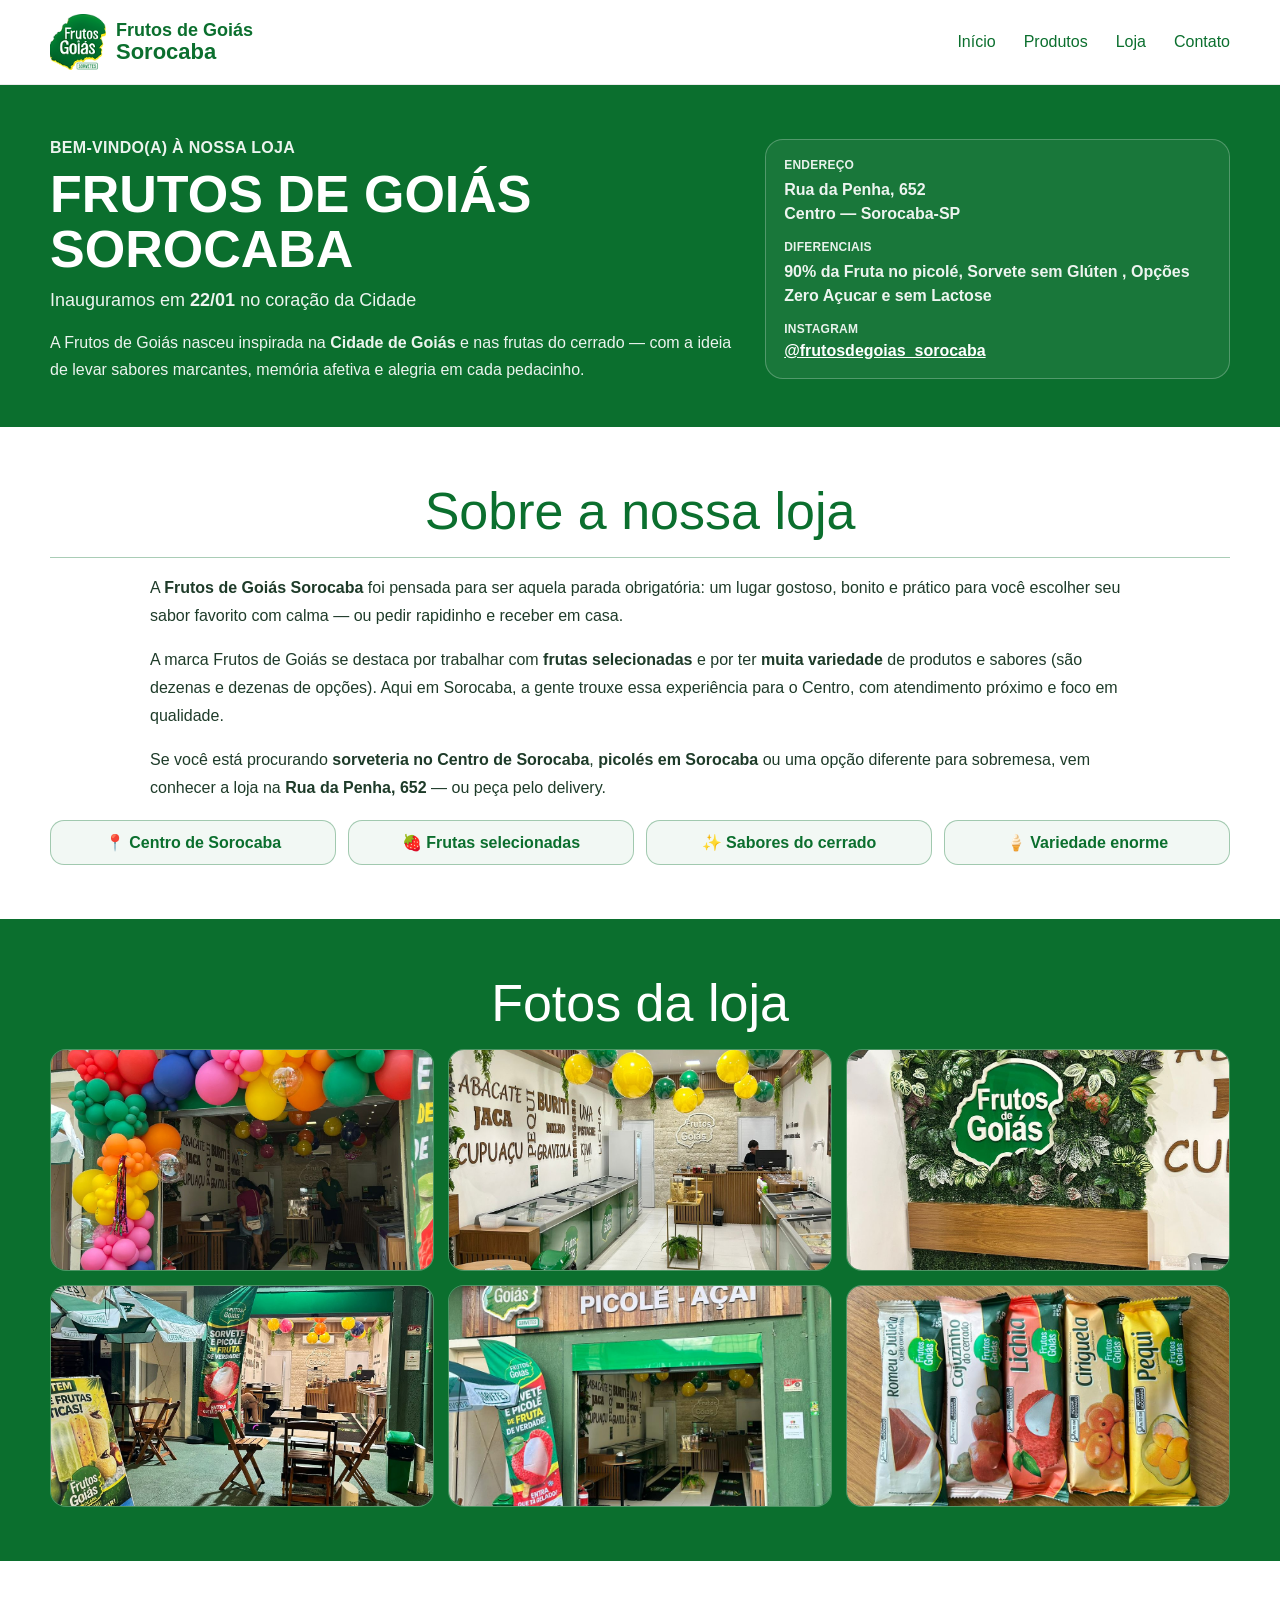
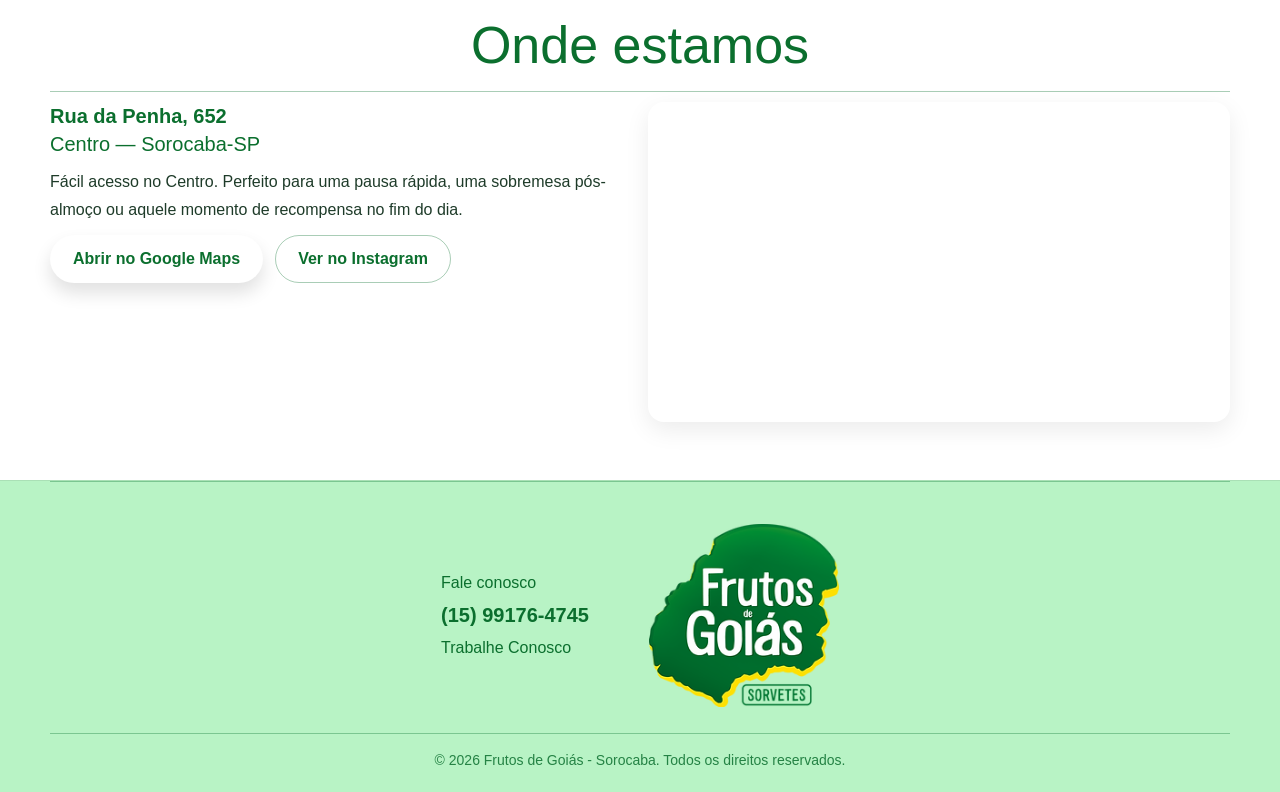
==== loja.html @ 8603a44f "ajustes favicon" ====
<!doctype html>
<html lang="pt-br">

<head>
  <meta charset="utf-8" />
  <meta name="viewport" content="width=device-width, initial-scale=1" />

  <title>Nossa Loja | Frutos de Goiás Sorocaba - Rua da Penha, 652</title>

  <!-- SEO -->
  <meta name="description"
    content="Conheça a Frutos de Goiás Sorocaba. Inauguramos em 22/01 na Rua da Penha, 652 - Centro - Sorocaba-SP. Sorvetes e picolés com frutas selecionadas, opções zero açúcar e muito mais." />
  <meta name="robots" content="index, follow" />
  <link rel="canonical" href="loja.html" />

  <!-- Open Graph -->
  <meta property="og:title" content="Nossa Loja | Frutos de Goiás Sorocaba" />
  <meta property="og:description"
    content="Inaugurada em 22/01 na Rua da Penha, 652. Conheça a loja, veja fotos e descubra nossos diferenciais." />
  <meta property="og:type" content="website" />

  <link rel="stylesheet" href="css/style.css" />
  <link rel="icon" type="image/png" href="img/favicon.png">
</head>

<body>
  <!-- HEADER (mesmo padrão do index) -->
  <header class="site-header">
    <div class="container header-inner">
      <a class="brand" href="index.html#inicio" aria-label="Ir para início">
        <img class="brand-logo" src="img/favicon.png" alt="Frutos de Goiás" />
        <div class="brand-text">
          <span class="brand-name">Frutos de Goiás</span>
          <span class="brand-sub">Sorocaba</span>
        </div>
      </a>

      <nav class="nav" aria-label="Menu principal">
        <a href="index.html#inicio">Início</a>
        <a href="produtos.html">Produtos</a>
        <a href="loja.html" aria-current="page">Loja</a>
        <a href="https://wa.me/5515991764745"> Contato</a>
      </nav>

      <button class="nav-toggle" type="button" aria-label="Abrir menu" aria-expanded="false">
        <span></span><span></span><span></span>
      </button>
    </div>

    <div class="nav-mobile" hidden>
      <a href="index.html#inicio">Início</a>
      <a href="produtos.html">Produtos</a>
      <a href="loja.html">Loja</a>
      <a href="https://wa.me/5515991764745"> Contato</a>
    </div>

    <!-- menu mobile -->
    <div class="nav-mobile" hidden>
      <a href="index.html#inicio">Início</a>
      <a href="produtos.html">Produtos</a>
      <a href="loja.html">Loja</a>
      <a href="index.html#contato">Contato</a>
    </div>
  </header>

  <main id="loja-page">
    <!-- HERO LEVE -->
    <section class="section section-green store-hero">
      <div class="container store-hero__grid">
        <div class="store-hero__text">
          <p class="store-eyebrow">Bem-vindo(a) à nossa loja</p>
          <h1 class="store-title">Frutos de Goiás Sorocaba</h1>

          <p class="store-subtitle">
            Inauguramos em <strong>22/01</strong> no coração da Cidade
          </p>

          <p class="store-mini">
            A Frutos de Goiás nasceu inspirada na <strong>Cidade de Goiás</strong> e nas frutas do cerrado — com a ideia
            de levar sabores marcantes, memória afetiva e alegria em cada pedacinho.
          </p>
        </div>

        <div class="store-hero__card" aria-label="Informações rápidas">
          <div class="store-info">
            <div class="store-info__item">
              <span class="store-info__label">Endereço</span>
              <span class="store-info__value">Rua da Penha, 652<br>Centro — Sorocaba-SP</span>
            </div>

            <div class="store-info__item">
              <span class="store-info__label">Diferenciais</span>
              <span class="store-info__value">90% da <strong>Fruta</strong> no picolé, Sorvete sem <strong>Glúten
                </strong>, Opções<strong> Zero Açucar </strong>e sem <strong>Lactose</strong> </span>
            </div>

            <div class="store-info__item">
              <span class="store-info__label">Instagram</span>
              <a class="store-info__link" href="https://www.instagram.com/frutosdegoias_sorocaba/" target="_blank"
                rel="noopener">@frutosdegoias_sorocaba</a>
            </div>
          </div>
        </div>
      </div>
    </section>

    <!-- TEXTO PRINCIPAL -->
    <section class="section section-light">
      <div class="container">
        <h2 class="section-title green store-h2">Sobre a nossa loja</h2>
        <div class="divider"></div>

        <div class="store-text">
          <p>
            A <strong>Frutos de Goiás Sorocaba</strong> foi pensada para ser aquela parada obrigatória: um lugar
            gostoso,
            bonito e prático para você escolher seu sabor favorito com calma — ou pedir rapidinho e receber em casa.
          </p>

          <p>
            A marca Frutos de Goiás se destaca por trabalhar com <strong>frutas selecionadas</strong> e por ter
            <strong>muita variedade</strong> de produtos e sabores (são dezenas e dezenas de opções).
            Aqui em Sorocaba, a gente trouxe essa experiência para o Centro, com atendimento próximo e foco em
            qualidade.
          </p>

          <p>
            Se você está procurando <strong>sorveteria no Centro de Sorocaba</strong>, <strong>picolés em
              Sorocaba</strong>
            ou uma opção diferente para sobremesa, vem conhecer a loja na <strong>Rua da Penha, 652</strong> — ou peça
            pelo delivery.
          </p>
        </div>

        <div class="store-badges" role="list">
          <div class="store-badge" role="listitem">📍 Centro de Sorocaba</div>
          <div class="store-badge" role="listitem">🍓 Frutas selecionadas</div>
          <div class="store-badge" role="listitem">✨ Sabores do cerrado</div>
          <div class="store-badge" role="listitem">🍦 Variedade enorme</div>
        </div>
      </div>
    </section>

    <!-- GALERIA DE FOTOS -->
    <section class="section section-green">
      <div class="container">
        <h2 class="section-title store-h2">Fotos da loja</h2>

        

        <div class="store-gallery" aria-label="Galeria de fotos da loja">
          <figure class="store-photo">
            <img src="img/exterior.jpeg" alt="Frutos de Goiás Sorocaba - área interna" loading="lazy" />
          </figure>

          <figure class="store-photo">
            <img src="img/interior.jpeg" alt="Frutos de Goiás Sorocaba - vitrine e balcão" loading="lazy" />
          </figure>

          <figure class="store-photo">
            <img src="img/instagramavel.jpeg" alt="Frutos de Goiás Sorocaba - fachada" loading="lazy" />
          </figure>

          <figure class="store-photo">
            <img src="img/Noite.jpeg" alt="Frutos de Goiás Sorocaba - ambiente" loading="lazy" />
          </figure>

          <figure class="store-photo">
            <img src="img/dia.jpeg" alt="Frutos de Goiás Sorocaba - detalhes do espaço" loading="lazy" />
          </figure>

          <figure class="store-photo">
            <img src="img/sorvete1.jpeg" alt="Frutos de Goiás Sorocaba - atendimento" loading="lazy" />
          </figure>
        </div>
      </div>
    </section>

    <!-- ENDEREÇO / VISITA -->
    <section class="section section-light">
      <div class="container">
        <h2 class="section-title green store-h2">Onde estamos</h2>
        <div class="divider"></div>

        <div class="store-location">
          <div class="store-location__text">
            <p class="store-location__addr">
              <strong>Rua da Penha, 652</strong><br />
              Centro — Sorocaba-SP
            </p>
            <p class="store-location__seo">
              Fácil acesso no Centro. Perfeito para uma pausa rápida, uma sobremesa pós-almoço ou aquele momento de
              recompensa no fim do dia.
            </p>

            <div class="store-cta">
              <a class="btn btn-light"
                href="https://www.google.com/maps?q=Rua%20da%20Penha,%20652%20-%20Centro%20-%20Sorocaba-SP"
                target="_blank" rel="noopener">
                Abrir no Google Maps
              </a>
              <a class="btn btn-outline" href="https://www.instagram.com/frutosdegoias_sorocaba/" target="_blank"
                rel="noopener">
                Ver no Instagram
              </a>
            </div>
          </div>

          <div class="store-location__map">
            <iframe title="Mapa - Frutos de Goiás Sorocaba" loading="lazy" referrerpolicy="no-referrer-when-downgrade"
              src="https://www.google.com/maps?q=Rua%20da%20Penha,%20652%20-%20Centro%20-%20Sorocaba-SP&output=embed">
            </iframe>
          </div>
        </div>
      </div>
    </section>

    <!-- FOOTER (igual ao index) -->
    <footer class="footer-ref">
      <div class="container footer-ref__box">
        <div class="footer-ref__content">
          <p class="footer-ref__label">Fale conosco</p>
          <a class="footer-ref__phone" href="https://wa.me/5515991764745">(15) 99176-4745</a>

          <a class="footer-ref__link"
            href="https://wa.me/5515991764745?text=Ol%C3%A1%20gostaria%20de%20trabalhar%20na%20Frutos%20de%20Goias"
            target="_blank" rel="noopener">
            Trabalhe Conosco
          </a>
        </div>

        <div class="footer-ref__brand">
          <img class="footer-ref__logo" src="img/LOGO FRUTOS DE GOIAS(1).png" alt="Frutos de Goiás - Sorocaba" />
        </div>
      </div>

      <div class="footer-ref__bottom">
        © 2026 Frutos de Goiás - Sorocaba. Todos os direitos reservados.
      </div>
    </footer>
  </main>

  <script src="javascript/script.js"></script>

</body>

</html>
---- css/style.css ----
/* ====== RESET ====== */
*{ box-sizing:border-box; }
html,body{ height:100%; }
body{
  margin:0;
  font-family: Arial, Helvetica, sans-serif;
  background:#fff;
  color:#0b2a17;
}
img{ max-width:100%; display:block; }
a{ color:inherit; text-decoration:none; }
button{ font-family:inherit; }

/* ====== VARS ====== */
:root{
  --green:#0b6f2e;
  --green-dark:#075723;
  --line: rgba(11, 111, 46, .35);
  --container: 1180px;
}

/* ====== CONTAINER ====== */
.container{
  width:min(var(--container), calc(100% - 40px));
  margin:0 auto;
}

/* ====== HEADER ====== */
.site-header{
  position:sticky;
  top:0;
  z-index:50;
  background:#fff;
  border-bottom:1px solid rgba(0,0,0,.08);
}
.header-inner{
  display:flex;
  align-items:center;
  justify-content:space-between;
  gap:18px;
  padding:14px 0;
}
.brand{
  display:flex;
  align-items:center;
  gap:10px;
  min-width:240px;
}
.brand-logo{ width:56px; height:56px; object-fit:contain; }
.brand-text{ line-height:1.05; }
.brand-name{ display:block; font-weight:700; color:var(--green); font-size:18px; }
.brand-sub{ display:block; font-weight:800; color:var(--green); font-size:22px; }

.nav{
  display:flex;
  align-items:center;
  gap:28px;
  color:var(--green);
  font-size:16px;
}
.nav a:hover{ text-decoration:underline; }
.nav-cta{
  padding:10px 14px;
  border-radius:999px;
  border:1px solid rgba(11,111,46,.35);
}

.nav-toggle{
  display:none;
  width:44px; height:44px;
  border:1px solid rgba(0,0,0,.15);
  background:#fff;
  border-radius:10px;
  cursor:pointer;
}
.nav-toggle span{
  display:block;
  height:2px;
  background:#1f1f1f;
  margin:6px 10px;
}

.nav-mobile{
  border-top:1px solid rgba(0,0,0,.08);
  padding:10px 20px 16px;
  display:grid;
  gap:10px;
  color:var(--green);
}
.nav-mobile a{ padding:10px 0; border-bottom:1px solid rgba(0,0,0,.06); }
.nav-mobile a:last-child{ border-bottom:0; }

/* ====== HERO ====== */
.hero{ position:relative; }

.hero-slider{
  position: relative;
  overflow: hidden;
  height: 520px;

  /* capa (fundo) */
  background-image: url("../img/capaq_edited.png");
  background-size: cover;
  background-position: center;
  background-repeat: no-repeat;
}

.hero-slider .slides{
  height:100%;
  position:relative;
}

.slide{
  position:absolute;
  inset:0;
  opacity:0;
  pointer-events:none;
  transition: opacity .55s ease;
  background-image: var(--bg);
  background-size: cover;
  background-position:center;
}

.slide::before{
  content:"";
  position:absolute;
  inset:0;
  background: rgba(0,0,0,.35);
}

.slide.is-active{
  opacity:1;
  pointer-events:auto;
}

.slide-grid{
  position:relative;
  z-index:2;
  height:100%;
  display:grid;

  /* mais espaço pra direita (imagens) */
  grid-template-columns: 0.85fr 1.15fr;

  align-items:center;
  gap:24px;
}

.slide-title{
  margin:0 0 10px;
  color:#fff;
  font-size:54px;
  letter-spacing:.5px;
  line-height:.92;
  text-transform:uppercase;
}
.slide-title strong{ font-weight:900; }

.slide-subtitle{
  margin:0;
  color:rgba(255,255,255,.9);
  font-size:18px;
}

/* área das imagens no hero */
.slide-media{
  display:flex;
  justify-content:flex-end;
  align-items:center;
}

/* STACK (3 embalagens uma em cima da outra) */
.pack-stack{
  display:flex;
  flex-direction:column;
  gap:18px;
  align-items:flex-end;
}
.pack-stack img{
  width:min(520px, 100%);
  max-height:140px;
  object-fit:contain;
  filter: drop-shadow(0 18px 22px rgba(0,0,0,.35));
}

/* DUO (pote + picolé) */
.pack-duo{
  display:flex;
  align-items:center;
  justify-content:flex-end;
  gap:18px;
}
.pack-duo img{
  width:min(320px, 100%);
  max-height:260px;
  object-fit:contain;
  filter: drop-shadow(0 18px 22px rgba(0,0,0,.35));
}

/* TRIO (layout “triângulo”) */
.pack-trio{
  position:relative;
  width:min(560px, 100%);
  height:320px;
}
.pack-trio img{
  position:absolute;
  width:min(320px, 60%);
  max-height:360px;
  object-fit:contain;
  filter: drop-shadow(0 18px 22px rgba(0,0,0,.35));
}
.pack-trio__a{ left:0; top:0; transform: rotate(-10deg); }
.pack-trio__b{ right:0; top:0; transform: rotate(10deg); }
.pack-trio__c{ left:50%; bottom:0; transform: translateX(-50%) rotate(-2deg); }

/* ====== AUMENTAR SÓ OS PICOLÉS (classe no HTML) ====== */
/* funciona em qualquer lugar do hero */
.hero-picole{
  width: 740px !important;      /* aumente aqui se quiser (ex: 820px) */
  max-width: none !important;
  max-height: 190px !important; /* aumenta a altura permitida */
  object-fit: contain;
}

/* se os picolés estiverem no pack-stack, dá um “extra” */
.pack-stack img.hero-picole{
  width: 740px !important;
  max-height: 190px !important;
}

/* arrows/dots */
.slider-arrow{
  position:absolute;
  top:50%;
  transform:translateY(-50%);
  width:46px; height:46px;
  border-radius:50%;
  border:1px solid rgba(255,255,255,.35);
  background: rgba(0,0,0,.25);
  color:#fff;
  font-size:28px;
  cursor:pointer;
  z-index:5;
}
.slider-arrow.prev1{ left: 60px; }
.slider-arrow.next1{ right: 60px; }

.slider-arrow.prev{ left: -100px; }
.slider-arrow.next{ right: -100px; }
.slider-arrow:hover{ background: rgba(0,0,0,.35); }

.slider-dots{
  position:absolute;
  left:50%;
  bottom:16px;
  transform:translateX(-50%);
  display:flex;
  gap:8px;
  z-index:6;
}
.slider-dots button{
  width:9px; height:9px;
  border-radius:999px;
  border:0;
  background: rgba(255,255,255,.55);
  cursor:pointer;
}
.slider-dots button.is-active{
  background:#fff;
  width:18px;
}

/* ====== STRIP ====== */
.strip{
  padding:14px 0;
  text-align:center;
  font-weight:700;
  letter-spacing:.2px;
}
.strip-green{ background:var(--green); color:#ffeaa6; }
.strip p{ margin:0; font-size:22px; }

/* ====== SECTION ====== */
.section{ padding:54px 0; }
.section-green{ background:var(--green); color:#fff; }
.section-light{ background:#fff; color:var(--green); }

.section-title{
  text-align:center;
  margin:0 0 26px;
  font-size:64px;
  font-weight:300;
  color:#fff;
}
.section-title.green{ color:var(--green); }

.divider{
  height:1px;
  background:var(--line);
  width:100%;
  margin:10px 0;
}
.section-kicker{
  text-align:center;
  margin:0;
  font-weight:700;
  color:var(--green);
}
.text-block{
  width:min(900px, 100%);
  margin:24px auto 0;
  font-size:18px;
  line-height:1.6;
  color:var(--green);
}

/* ====== PRODUCT SLIDER ====== */
.product-slider{
  position:relative;
  margin-top:10px;
}
.product-slider .slides{
  position:relative;
  min-height:380px;
}
.product-slide{
  position:absolute;
  inset:0;
  opacity:0;
  pointer-events:none;
  transform: translateY(10px);
  transition: opacity .45s ease, transform .55s ease;
}
.product-slide.is-active{
  opacity:1;
  pointer-events:auto;
  transform: translateY(0);
}

.product-grid{
  display:grid;
  grid-template-columns: 1fr 1fr;
  gap:24px;
  align-items:center;
}

.product-title{
  margin:0 0 12px;
  font-size:64px;
  line-height:.92;
  font-weight:900;
}

.product-text{
  margin:0 0 14px;
  font-size:18px;
  line-height:1.6;
  max-width:520px;
  color: rgba(255,255,255,.92);
}

.link-light{
  display:inline-block;
  font-weight:800;
  text-decoration:underline;
  color:#fff;
}

.product-circle{
  width:340px;
  height:340px;
  border-radius:50%;
  background:#fff;
  margin-left:auto;
  display:grid;
  place-items:center;
  overflow:hidden;
}
.product-circle img{
  width:86%;
  max-height:86%;
  object-fit:contain;
}

/* ajustar setas/dots dentro do verde */
.section-green .slider-arrow{
  border-color: rgba(255,255,255,.35);
  background: rgba(0,0,0,.12);
}
.section-green .slider-arrow:hover{ background: rgba(0,0,0,.2); }

.product-slider .slider-dots{
  position:relative;
  left:auto;
  bottom:auto;
  transform:none;
  justify-content:center;
  margin-top:18px;
}

/* ====== PARALLAX ====== */
.parallax{
  height:20px;
  background-image: var(--parallax);
  background-size:cover;
  background-position:center;
  background-attachment: fixed;
  position:relative;
}
.parallax::after{
  content:"";
  position:absolute;
  inset:0;
  background: rgba(12, 126, 17, 0.12);
}

/* ====== FEATURE CARDS ====== */
.feature-grid{
  margin-top:30px;
  display:grid;
  grid-template-columns: 1fr 1fr;
  gap:0;
  border:1px solid rgba(11,111,46,.35);
}
.feature-card{
  padding:30px 28px;
  background:var(--green);
  color:#fff;
  min-height:300px;
  border-right:1px solid rgba(255,255,255,.2);
}
.feature-card:last-child{ border-right:0; }
.feature-icon{
  width:56px; height:56px;
  border-radius:50%;
  display:grid;
  place-items:center;
  margin:0 auto 14px;
}
.feature-card h3{ text-align:center; margin:0; font-size:20px; font-weight:800; }
.feature-card h4{
  text-align:center;
  margin:10px 0 18px;
  font-size:14px;
  letter-spacing:.6px;
  text-transform:uppercase;
  font-weight:900;
}
.feature-card p{ margin:0; line-height:1.6; font-size:14px; opacity:.95; }

/* ====== ABRA SUA LOJA ====== */
.open-store-grid{
  display:grid;
  grid-template-columns: 1fr 1fr;
  gap:26px;
  align-items:center;
}
.open-store-title{
  margin:0 0 12px;
  font-size:48px;
  font-weight:900;
}
.open-store-text p{
  margin:0 0 18px;
  line-height:1.7;
  color: rgba(255,255,255,.92);
}
.open-store-img img{
  width:100%;
  max-width:520px;
  margin-left:auto;
  border-radius:6px;
}

/* ====== BUTTON ====== */
.btn{
  display:inline-flex;
  align-items:center;
  justify-content:center;
  height:44px;
  padding:0 22px;
  border-radius:999px;
  border:1px solid transparent;
  font-weight:800;
  cursor:pointer;
}
.btn-light{
  background:#fff;
  color:var(--green);
  border-color: rgba(255,255,255,.35);
  box-shadow: 0 10px 18px rgba(0,0,0,.12);
}

/* ====== FOOTER ====== */
.footer{
  padding:30px 0;
  background:#fff;
  border-top:1px solid rgba(0,0,0,.08);
  color:var(--green);
}
.footer-grid{
  display:grid;
  grid-template-columns: 1fr 1fr 1fr;
  gap:24px;
  align-items:center;
}
.footer-col{ display:grid; gap:14px; font-size:16px; }
.footer-title{ margin:0; font-weight:900; }
.footer-phone{ font-weight:900; font-size:18px; }
.footer-brand{ justify-items:end; gap:10px; }
.footer-brand img{ width:160px; height:auto; }
.social{ display:flex; gap:10px; }
.social-btn{
  width:36px; height:36px;
  border-radius:10px;
  display:grid;
  place-items:center;
  background: rgba(11,111,46,.12);
  border:1px solid rgba(11,111,46,.25);
  font-weight:900;
}

/* ====== RESPONSIVO ====== */
@media (max-width: 980px){
  .nav{ display:none; }
  .nav-toggle{ display:inline-block; }

  .hero-slider{ height:520px; }
  .slide-grid{
    grid-template-columns: 1fr;
    text-align:center;
    padding:18px 0;
  }
  .slide-media{ justify-content:center; }
  .slide-title{ font-size:44px; }

  .pack-stack{ align-items:center; }
  .pack-stack img{ max-height:120px; }

  .pack-duo{ justify-content:center; flex-wrap:wrap; }
  .pack-duo img{ max-height:220px; }

  .pack-trio{ height:340px; margin:0 auto; }

  /* picolés maiores no mobile */
  .hero-picole{
    width: 320px !important;
    max-height: 70px !important;
  }

  .product-grid{ grid-template-columns: 1fr; text-align:center; }
  .product-title{ font-size:52px; }
  .product-text{ margin:0 auto 14px; }
  .product-circle{ margin:18px auto 0; }

  .feature-grid{ grid-template-columns: 1fr; }
  .feature-card{ border-right:0; border-bottom:1px solid rgba(255,255,255,.2); }
  .feature-card:last-child{ border-bottom:0; }

  .open-store-grid{ grid-template-columns: 1fr; }
  .open-store-img img{ margin:0 auto; }

  .footer-grid{ grid-template-columns: 1fr; }
  .footer-brand{ justify-items:start; }
}

@media (max-width: 520px){
  .section-title{ font-size:44px; }
  .strip p{ font-size:18px; }
  .slide-title{ font-size:36px; }
  .hero-slider{ height:560px; }

  .hero-picole{
    width: 430px !important;
    max-height: 150px !important;
  }
}

/* ===== ESCONDER MENU MOBILE TOTALMENTE (se você quiser) ===== */
.nav-mobile{
display:none;
}

.nav-mobile.open{
display:grid;
}
/* FORÇA total: só o picolé ninho */
.pack-duo img.ninho{
  width: 320px !important;
  max-width: none !important;
  height: auto !important;

  transform: rotate(-70deg) !important;
  transform-origin: center center !important;

  position: relative;  /* necessário pro left/top funcionar */
  left: -60px;         /* aproxima do pote */
  top: 10px;           /* ajusta altura */
}

/* garante que o container permite sobreposição sem “cortar” */
.pack-duo{
  position: relative;
  gap: 0;              /* opcional: remove espaço entre as imagens */
}


/* ===== FOOTER estilo referência (sem menu) ===== */
.footer-ref{
  background:#b8f3c5;
  color: var(--green);
  border-top: 1px solid rgba(0,0,0,.08);
}

.footer-ref__box{
  padding: 42px 0 26px;
  display:flex;
  justify-content: center;     /* centraliza o bloco todo */
  align-items: center;
  gap: 60px;                   /* espaço entre texto e logo */
  border-top: 1px solid rgba(11,111,46,.35);
  border-bottom: 1px solid rgba(11,111,46,.35);
}



.footer-ref__content{
  display:flex;
  flex-direction:column;
  gap:12px;
  align-items:flex-start;   /* alinha texto à esquerda */
  text-align:left;
}

.footer-ref__label{
  margin:0;
  font-weight:7100;
}

.footer-ref__phone{
  font-size: 20px;
  font-weight: 900;
  color: var(--green);
  text-decoration:none;
}

.footer-ref__link{
  color: var(--green);
  text-decoration:none;
  font-weight: 500;
}

.footer-ref__link:hover{
  text-decoration: underline;
}

.footer-ref__brand{
  display:flex;
  flex-direction:column;
  align-items:center;
  gap: 12px;
}

.footer-ref__logo{
  width: 190px;
  height:auto;
  display:block;
}

.footer-ref__social{
  display:flex;
  gap: 10px;
}

.footer-ref__socialBtn{
  width: 40px;
  height: 40px;
  border-radius: 10px;
  display:grid;
  place-items:center;
  background: rgba(11,111,46,.08);
  border: 1px solid rgba(11,111,46,.25);
  color: var(--green);
  font-weight: 900;
  text-decoration:none;
}

.footer-ref__bottom{
  text-align:center;
  padding: 18px 0 24px;
  font-size: 14px;
  color: rgba(11, 111, 46, .85);
}

/* Responsivo */
@media (max-width: 860px){
  .footer-ref__box{
    flex-direction: column;
    text-align:center;
  }
}

/* ====== PRODUTOS PAGE (leve e rápido) ====== */
.products-hero{
  padding: 54px 0 44px;
}
.products-eyebrow{
  margin:0 0 10px;
  font-weight:900;
  letter-spacing:.3px;
  color: rgba(255,255,255,.92);
  text-transform: uppercase;
}
.products-title{
  margin:0 0 10px;
  font-size: 52px;
  line-height: 1.05;
  font-weight: 900;
  text-transform: uppercase;
}
.products-subtitle{
  margin:0 0 18px;
  font-size: 18px;
  line-height: 1.6;
  color: rgba(255,255,255,.92);
  max-width: 720px;
}
.products-address{
  margin: 18px 0 0;
  font-weight: 800;
  color: rgba(255,255,255,.92);
}

.products-cta{
  display:flex;
  flex-wrap: wrap;
  gap: 12px;
  margin-top: 12px;
}

.btn-outline{
  display:inline-flex;
  align-items:center;
  justify-content:center;
  height:44px;
  padding:0 22px;
  border-radius:999px;
  border:1px solid rgba(255,255,255,.35);
  background: transparent;
  color:#fff;
  font-weight:800;
}
.section-light .btn-outline{
  border-color: rgba(11,111,46,.35);
  color: var(--green);
}
.btn-outline:hover{
  filter: brightness(1.05);
}

.products-h2{
  font-size: 52px;
  font-weight: 300;
  margin-bottom: 16px;
}

.products-badges{
  display:grid;
  grid-template-columns: 1fr 1fr;
  gap: 12px;
  margin-top: 18px;
}
.products-badge{
  border: 1px solid rgba(11,111,46,.35);
  border-radius: 14px;
  padding: 14px 14px;
  background: rgba(11,111,46,.05);
  color: var(--green);
  font-weight: 700;
  line-height: 1.35;
}
.products-seo{
  margin: 18px auto 0;
  max-width: 900px;
  line-height: 1.7;
  font-size: 16px;
  color: rgba(11,42,23,.92);
}

.catalog-card{
  display:grid;
  grid-template-columns: 1.2fr .8fr;
  gap: 18px;
  border: 1px solid rgba(255,255,255,.25);
  border-radius: 18px;
  padding: 22px;
  background: rgba(255,255,255,.06);
}
.catalog-card__title{
  margin:0 0 10px;
  font-size: 26px;
  font-weight: 900;
}
.catalog-card__text{
  margin:0 0 14px;
  color: rgba(255,255,255,.92);
  line-height: 1.7;
}
.catalog-card__actions{
  display:flex;
  flex-wrap: wrap;
  gap: 12px;
}

.btn-outline-light{
  display:inline-flex;
  align-items:center;
  justify-content:center;
  height:44px;
  padding:0 22px;
  border-radius:999px;
  border:1px solid rgba(255,255,255,.35);
  background: transparent;
  color:#fff;
  font-weight:800;
}

.catalog-mock{
  height: 160px;
  border-radius: 16px;
  border: 1px dashed rgba(255,255,255,.45);
  display:grid;
  place-items:center;
  text-align:center;
  padding: 16px;
  gap: 6px;
}
.catalog-mock span{
  font-size: 26px;
  font-weight: 900;
}
.catalog-mock small{
  opacity: .9;
}

.products-final{
  max-width: 900px;
  margin: 0 auto;
  text-align:center;
  color: var(--green);
  font-size: 18px;
  line-height: 1.7;
}

/* ===== MOBILE BASE FIX ===== */

body{
  overflow-x:hidden;
}

img{
  max-width:100%;
  height:auto;
}


/* ===== PRODUCTS ===== */

@media (max-width:860px){

.products-title{
  font-size:40px;
}

.products-h2{
  font-size:40px;
}

.products-badges{
  grid-template-columns:1fr;
}

.catalog-card{
  grid-template-columns:1fr;
}

}


/* ===== LOJA PAGE ===== */

.store-hero{
  padding:54px 0 44px;
}

.store-hero__grid{
  display:grid;
  grid-template-columns:1.2fr .8fr;
  gap:18px;
  align-items:start;
}

.store-eyebrow{
  margin:0 0 10px;
  font-weight:900;
  letter-spacing:.3px;
  color:rgba(255,255,255,.92);
  text-transform:uppercase;
}

.store-title{
  margin:0 0 10px;
  font-size:52px;
  line-height:1.05;
  font-weight:900;
  text-transform:uppercase;
}

.store-subtitle{
  margin:0 0 14px;
  font-size:18px;
  line-height:1.6;
  color:rgba(255,255,255,.92);
  max-width:760px;
}

.store-mini{
  margin:14px 0 0;
  color:rgba(255,255,255,.92);
  line-height:1.7;
  max-width:820px;
}

.store-cta{
  display:flex;
  flex-wrap:wrap;
  gap:12px;
  margin-top:12px;
}

.btn-outline-light{
  display:inline-flex;
  align-items:center;
  justify-content:center;
  height:44px;
  padding:0 22px;
  border-radius:999px;
  border:1px solid rgba(255,255,255,.35);
  background:transparent;
  color:#fff;
  font-weight:800;
}

.store-hero__card{
  border:1px solid rgba(255,255,255,.25);
  border-radius:18px;
  background:rgba(255,255,255,.06);
  padding:18px;
}

.store-info{
  display:grid;
  gap:14px;
}

.store-info__label{
  display:block;
  font-weight:900;
  text-transform:uppercase;
  letter-spacing:.25px;
  color:rgba(255,255,255,.9);
  font-size:12px;
}

.store-info__value{
  display:block;
  margin-top:6px;
  color:rgba(255,255,255,.92);
  font-weight:700;
  line-height:1.5;
}

.store-info__link{
  display:inline-block;
  margin-top:6px;
  color:#fff;
  font-weight:900;
  text-decoration:underline;
}

.store-h2{
  font-size:52px;
  font-weight:300;
  margin-bottom:16px;
}

.store-text{
  max-width:980px;
  margin:0 auto;
  line-height:1.75;
  font-size:16px;
  color:rgba(11,42,23,.92);
}

.store-badges{
  margin-top:18px;
  display:grid;
  grid-template-columns:repeat(4,1fr);
  gap:12px;
}

.store-badge{
  border:1px solid rgba(11,111,46,.35);
  border-radius:14px;
  padding:12px;
  background:rgba(11,111,46,.05);
  color:var(--green);
  font-weight:800;
  text-align:center;
}


/* ===== GALERIA ===== */

.store-gallery-note{
  margin:10px 0 16px;
  color:rgba(255,255,255,.92);
  max-width:850px;
  line-height:1.65;
}

.store-gallery{
  display:grid;
  grid-template-columns:repeat(3,1fr);
  gap:14px;
}

.store-photo{
  margin:0;
  border-radius:16px;
  overflow:hidden;
  border:1px solid rgba(255,255,255,.22);
  background:rgba(255,255,255,.06);
}

.store-photo img{
  display:block;
  width:100%;
  height:220px;
  object-fit:cover;
}


/* ===== LOCALIZAÇÃO ===== */

.store-location{
  display:grid;
  grid-template-columns:1fr 1fr;
  gap:16px;
  align-items:start;
}

.store-location__addr{
  font-size:20px;
  line-height:1.4;
  color:var(--green);
  margin:0 0 10px;
}

.store-location__seo{
  margin:0 0 12px;
  line-height:1.7;
  color:rgba(11,42,23,.92);
}

.store-location__map iframe{
  width:100%;
  height:320px;
  border:0;
  border-radius:16px;
  overflow:hidden;
  box-shadow:0 8px 24px rgba(0,0,0,.08);
}


/* ===== TABLET ===== */

@media (max-width:980px){

.store-hero__grid{
  grid-template-columns:1fr;
}

.store-title{
  font-size:40px;
}

.store-h2{
  font-size:40px;
}

.store-badges{
  grid-template-columns:1fr 1fr;
}

.store-gallery{
  grid-template-columns:1fr 1fr;
}

.store-location{
  grid-template-columns:1fr;
}

}


/* ===== HERO MOBILE ===== */

@media (max-width:768px){

.hero-slider{
  height:auto;
  min-height:480px;
  padding:40px 0;
}

.slide-grid{
  grid-template-columns:1fr;
  text-align:center;
  gap:20px;
}

.slide-media{
  justify-content:center;
}

.slide-title{
  font-size:32px;
  line-height:1.1;
}

.slide-subtitle{
  font-size:16px;
}

/* picolés */

.hero-picole{
  width:90% !important;
  max-width:380px !important;
  max-height:150px !important;
  margin:auto;
}

/* packs */

.pack-stack{
  align-items:center;
}

.pack-stack img{
  width:90%;
  max-height:120px;
}

.pack-duo{
  justify-content:center;
  flex-wrap:wrap;
}

.pack-duo img{
  max-width:240px;
}

.pack-trio{
  width:100%;
  height:260px;
  margin:auto;
}

.pack-trio img{
  max-width:220px;
  height:auto;
}

/* parallax bug iOS */

.parallax{
  background-attachment:scroll;
}

}


/* ===== MOBILE SMALL ===== */

@media (max-width:600px){

.products-badges{
  grid-template-columns:1fr;
}

.store-badges{
  grid-template-columns:1fr;
}

.store-gallery{
  grid-template-columns:1fr;
}

.footer-ref__box{
  flex-direction:column;
  gap:30px;
}

.footer-ref__content{
  align-items:center;
  text-align:center;
}

.footer-ref__brand{
  align-items:center;
}

}


/* ===== TEXT MOBILE ===== */

@media (max-width:480px){

.section-title{
  font-size:32px;
}

.product-title{
  font-size:36px;
}

.products-title{
  font-size:32px;
}

.store-title{
  font-size:32px;
}

.store-h2{
  font-size:32px;
}

.slide-title{
  font-size:30px;
}

.slide-subtitle{
  font-size:16px;
}

.strip p{
  font-size:16px;
}

}


/* ===== BUTTON MOBILE ===== */

.btn,
.btn-outline,
.btn-outline-light{
  min-height:48px;
  font-size:16px;
}

@media (max-width: 768px){

.hero-slider{
    display: none;
}

}
@media (max-width:768px){

.product-circle{
  width:220px;
  height:220px;
  margin:20px auto;
}

.product-circle img{
  width:80%;
}

}
@media (max-width:768px){

.section-green{
  padding-bottom:120px;
}

}
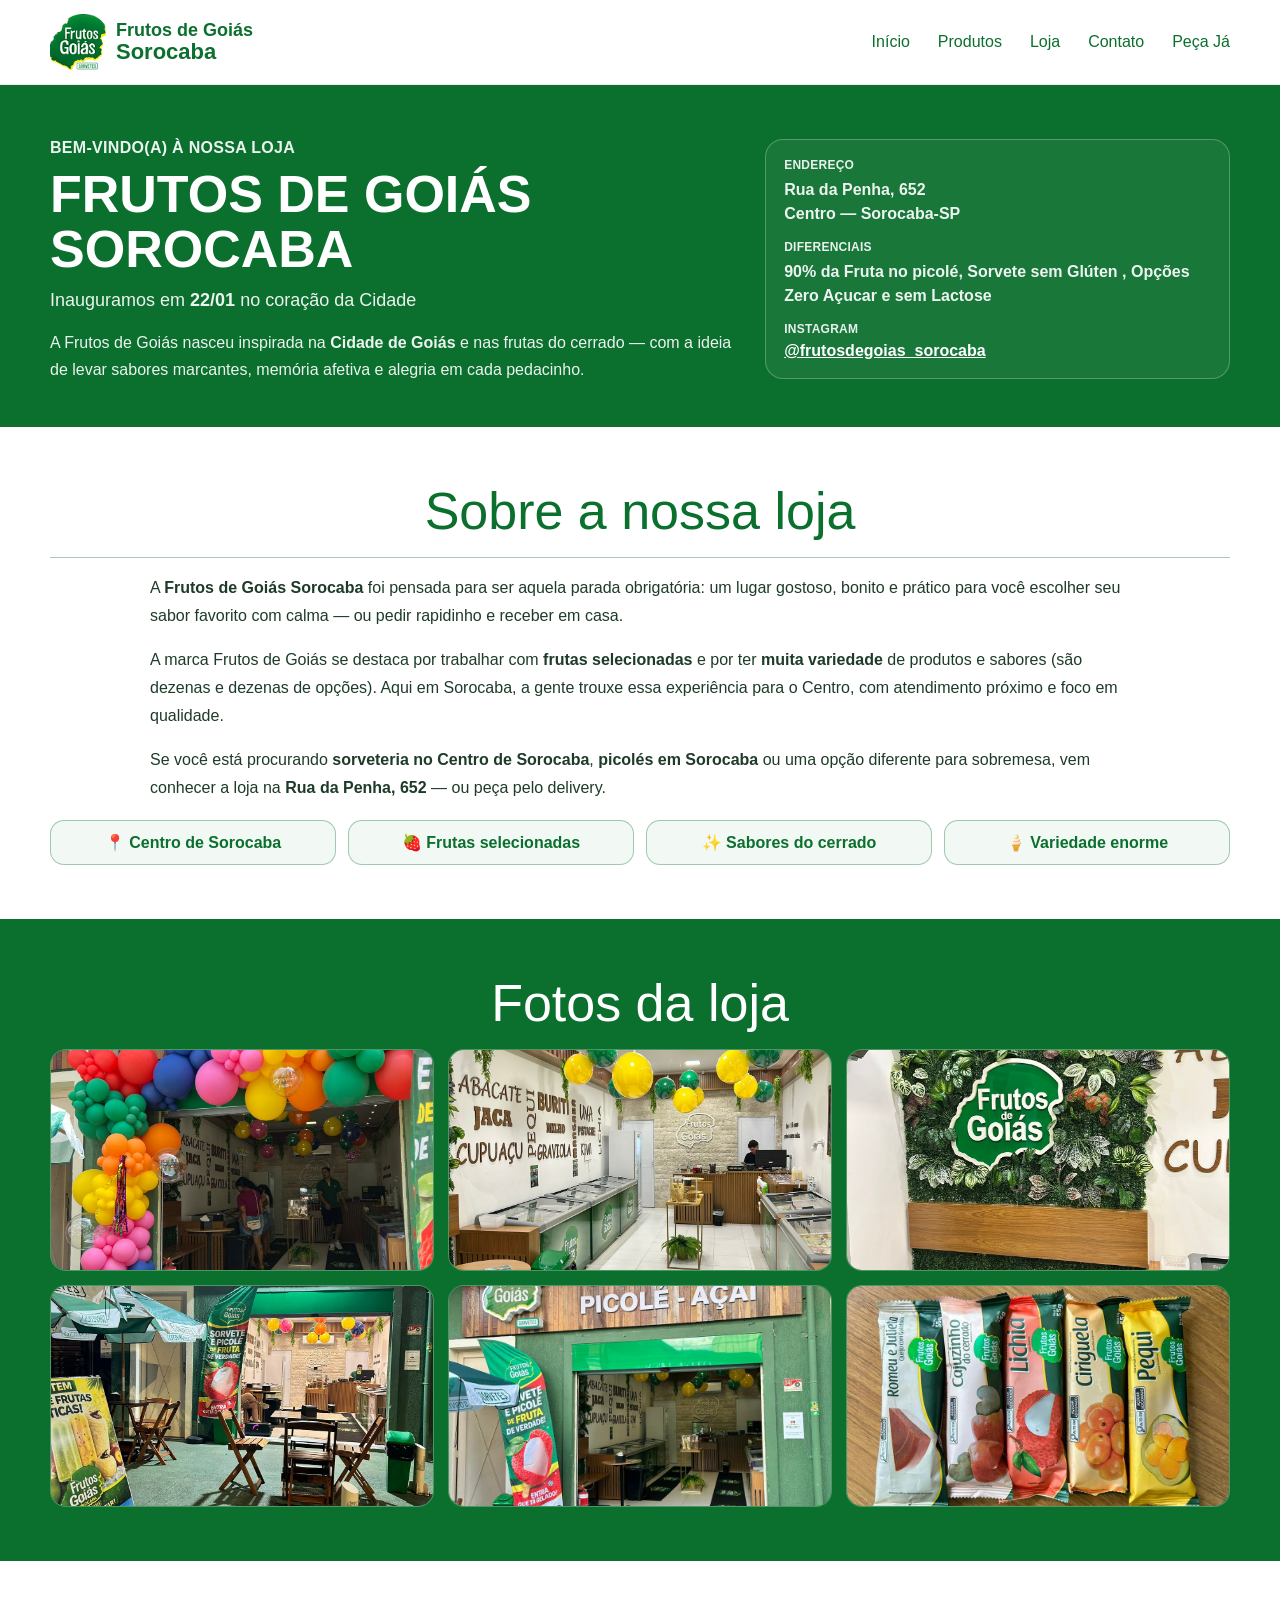
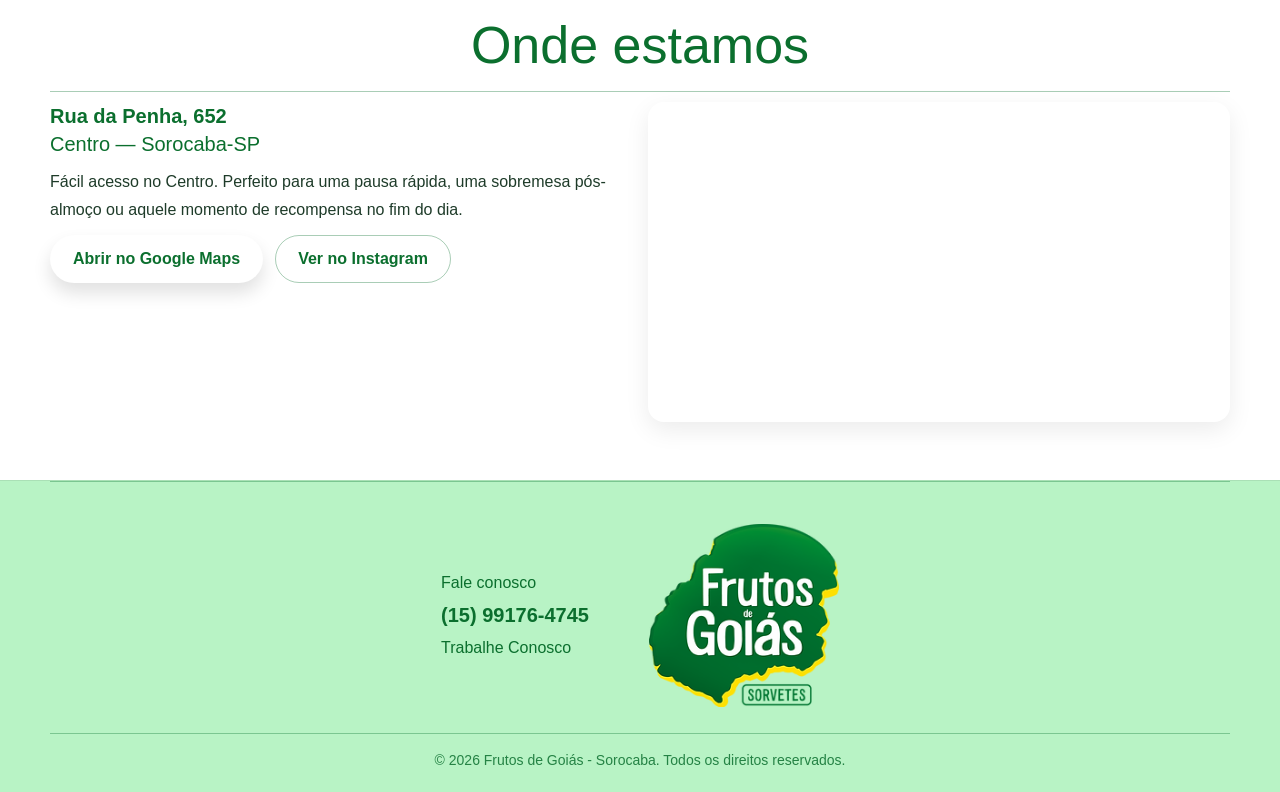
==== commit 1c2d1bb4: "peca ja" ====
--- a/loja.html
+++ b/loja.html
@@ -21,6 +21,15 @@
 
   <link rel="stylesheet" href="css/style.css" />
   <link rel="icon" type="image/png" href="img/favicon.png">
+  <!-- Google tag (gtag.js) -->
+  <script async src="https://www.googletagmanager.com/gtag/js?id=AW-18291833181"></script>
+  <script>
+    window.dataLayer = window.dataLayer || [];
+    function gtag() { dataLayer.push(arguments); }
+    gtag('js', new Date());
+
+    gtag('config', 'AW-18291833181');
+  </script>
 </head>
 
 <body>
@@ -38,8 +47,9 @@
       <nav class="nav" aria-label="Menu principal">
         <a href="index.html#inicio">Início</a>
         <a href="produtos.html">Produtos</a>
-        <a href="loja.html" aria-current="page">Loja</a>
+        <a href="loja.html">Loja</a>
         <a href="https://wa.me/5515991764745"> Contato</a>
+        <a href="https://cardapio.datacaixa.com.br/frutos"> Peça Já</a>
       </nav>
 
       <button class="nav-toggle" type="button" aria-label="Abrir menu" aria-expanded="false">
@@ -146,7 +156,7 @@
       <div class="container">
         <h2 class="section-title store-h2">Fotos da loja</h2>
 
-        
+
 
         <div class="store-gallery" aria-label="Galeria de fotos da loja">
           <figure class="store-photo">
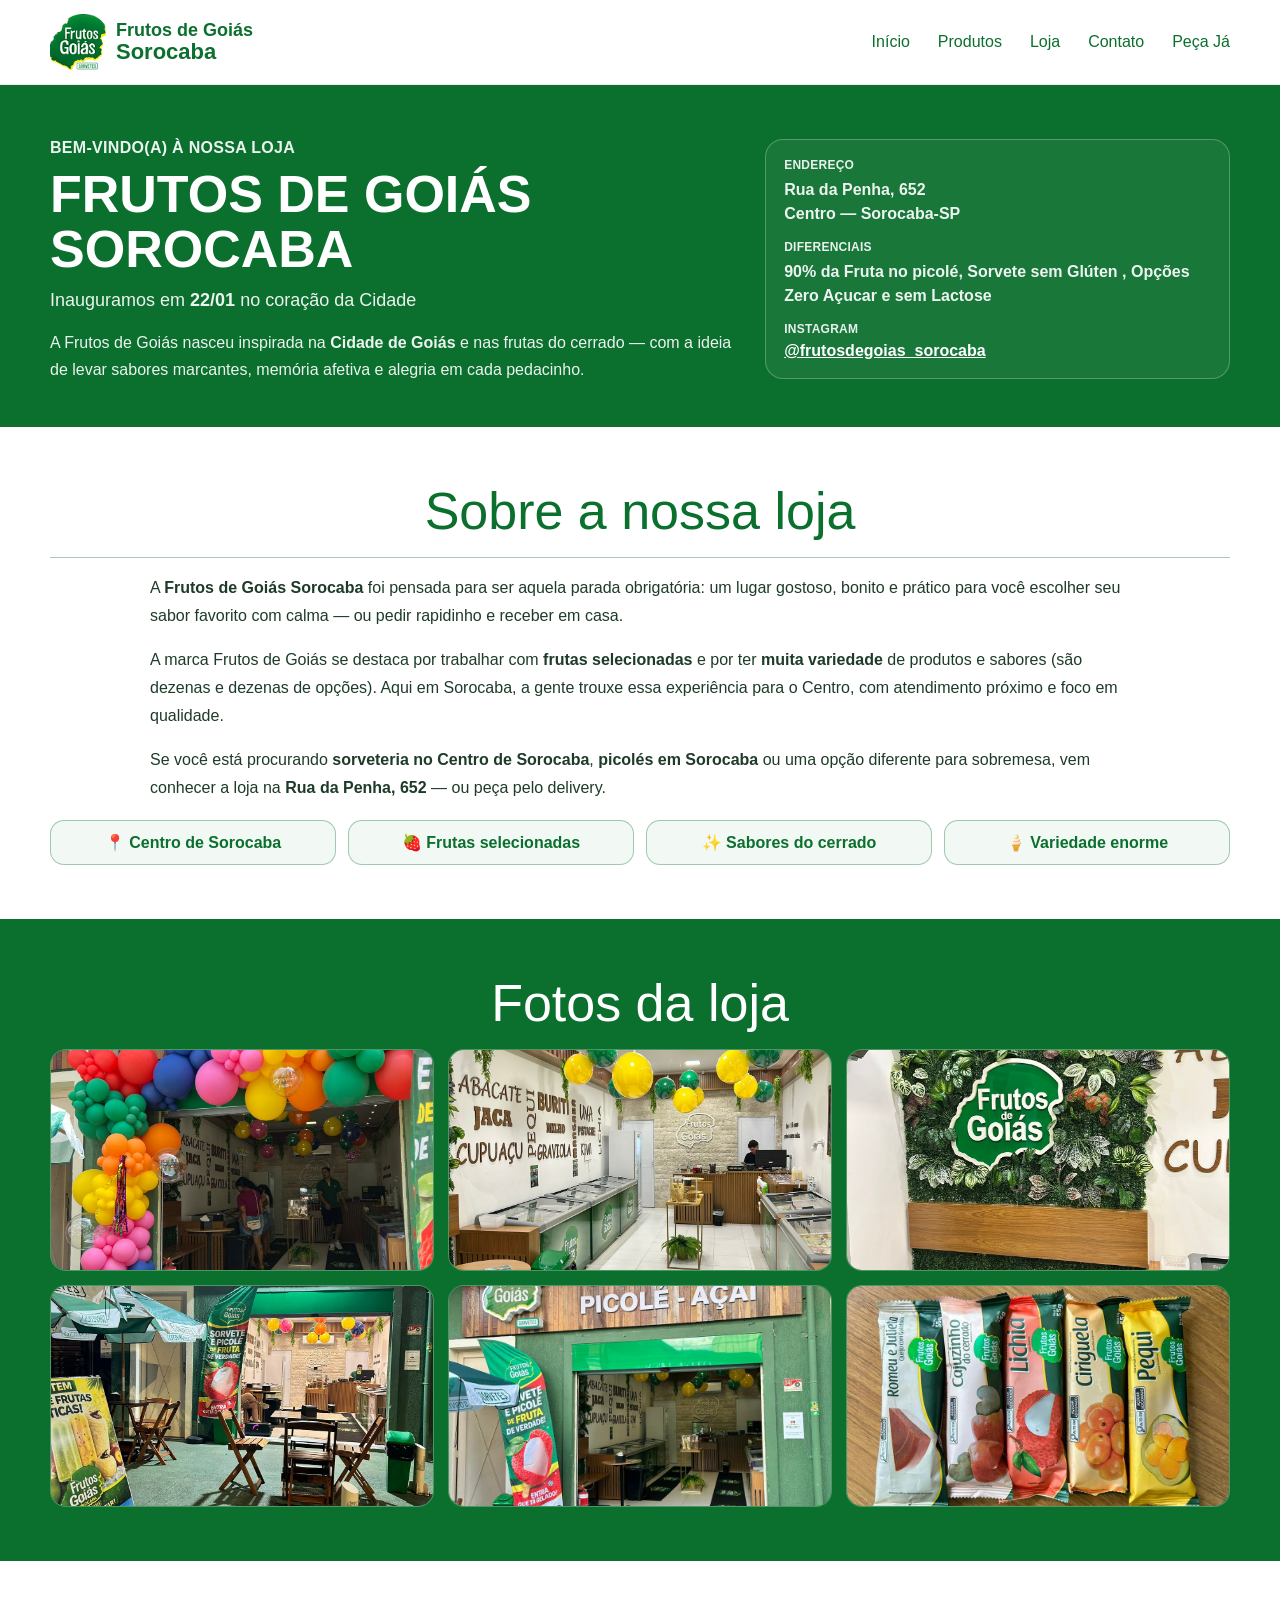
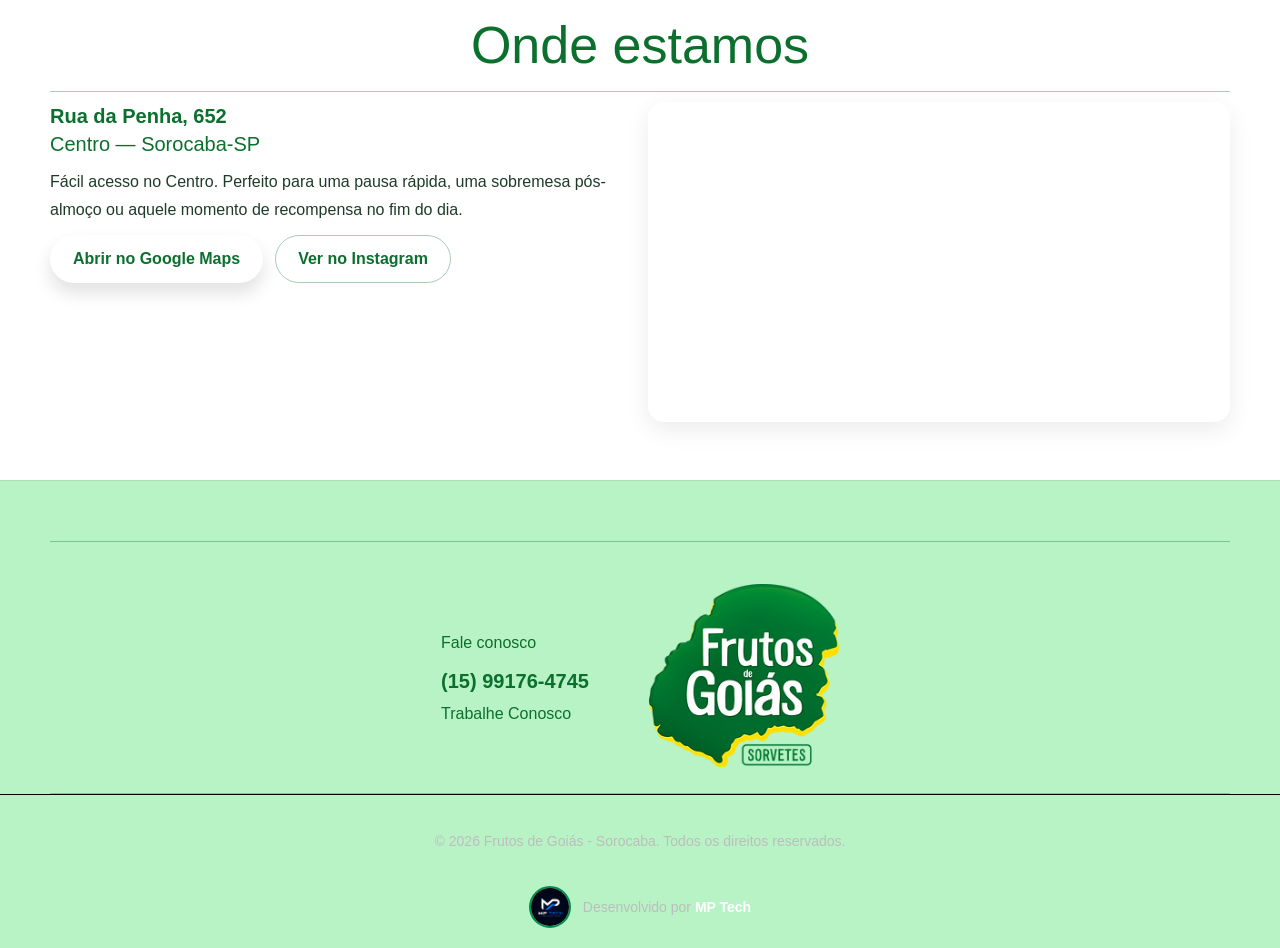
==== commit d9568cfc: "footer" ====
--- a/loja.html
+++ b/loja.html
@@ -228,25 +228,49 @@
     <!-- FOOTER (igual ao index) -->
     <footer class="footer-ref">
       <div class="container footer-ref__box">
+
         <div class="footer-ref__content">
           <p class="footer-ref__label">Fale conosco</p>
           <a class="footer-ref__phone" href="https://wa.me/5515991764745">(15) 99176-4745</a>
 
           <a class="footer-ref__link"
-            href="https://wa.me/5515991764745?text=Ol%C3%A1%20gostaria%20de%20trabalhar%20na%20Frutos%20de%20Goias"
-            target="_blank" rel="noopener">
+            href="https://wa.me/5515991764745?text=Ol%C3%A1%20gostaria%20de%20trabalhar%20na%20Frutos%20de%20Goi%C3%A1s"
+            target="_blank">
             Trabalhe Conosco
           </a>
+
+
         </div>
 
         <div class="footer-ref__brand">
           <img class="footer-ref__logo" src="img/LOGO FRUTOS DE GOIAS(1).png" alt="Frutos de Goiás - Sorocaba" />
         </div>
-      </div>
-
-      <div class="footer-ref__bottom">
+
+      </div>
+
+      <div class="MPTECH">
+
+    <p>
         © 2026 Frutos de Goiás - Sorocaba. Todos os direitos reservados.
-      </div>
+    </p>
+
+    <a
+        href="https://mptech.com.br"
+        target="_blank"
+        class="desenvolvido-por">
+
+        <img
+            src="img/WhatsApp Image 2026-07-09 at 19.48.28.jpeg"
+            alt="MP Tech"
+            class="logo-mp">
+
+        <span>
+            Desenvolvido por <strong>MP Tech</strong>
+        </span>
+
+    </a>
+
+</div>
     </footer>
   </main>
 
--- a/css/style.css
+++ b/css/style.css
@@ -1300,4 +1300,190 @@
   padding-bottom:120px;
 }
 
+}
+.popup {
+    display: none;
+    position: fixed;
+    inset: 0;
+    background: rgba(0, 0, 0, 0.65);
+    z-index: 9999;
+    justify-content: center;
+    align-items: center;
+}
+
+.popup-conteudo {
+    background: #fff;
+    width: 90%;
+    max-width: 450px;
+    padding: 40px 30px;
+    border-radius: 20px;
+    text-align: center;
+    position: relative;
+    animation: aparecer .4s ease;
+}
+
+.popup-conteudo h2 {
+    color: #008f4c;
+    margin-bottom: 20px;
+}
+
+.popup-conteudo p {
+    color: #555;
+    line-height: 1.7;
+    margin-bottom: 25px;
+}
+
+.cupom {
+    background: #f2b705;
+    color: #111;
+    font-size: 28px;
+    font-weight: bold;
+    padding: 18px;
+    border-radius: 12px;
+    margin-bottom: 25px;
+    letter-spacing: 2px;
+}
+
+.botao-cupom {
+    display: inline-block;
+    background: #008f4c;
+    color: #fff;
+    text-decoration: none;
+    padding: 15px 30px;
+    border-radius: 10px;
+    font-weight: bold;
+    transition: .3s;
+}
+
+.botao-cupom:hover {
+    background: #0b4f8a;
+}
+
+#fechar-popup {
+    position: absolute;
+    top: 15px;
+    right: 20px;
+    border: none;
+    background: none;
+    font-size: 30px;
+    cursor: pointer;
+}
+
+@keyframes aparecer {
+    from {
+        opacity: 0;
+        transform: scale(.8);
+    }
+    to {
+        opacity: 1;
+        transform: scale(1);
+    }
+}
+.MPTECH {
+    border-top: 1px solid #000;
+    padding: 20px;
+    display: flex;
+    flex-direction: column;
+    align-items: center;
+    gap: 12px;
+    text-align: center;
+    color: #bdbdbd;
+    font-size: 14px;
+}
+footer {
+    background: #111;
+    color: #fff;
+    padding-top: 60px;
+}
+
+.footer-grid {
+    display: grid;
+    grid-template-columns: 2fr 1fr;
+    gap: 60px;
+    padding-bottom: 50px;
+}
+
+footer h3 {
+    margin-bottom: 20px;
+    color: #008f4c;
+}
+
+footer p {
+    margin-bottom: 20px;
+    line-height: 1.8;
+}
+
+footer iframe {
+    width: 100%;
+    height: 250px;
+    border: none;
+    border-radius: 12px;
+}
+
+.whatsapp {
+    color: #f2b705;
+    text-decoration: none;
+    font-size: 20px;
+    font-weight: bold;
+    transition: 0.3s;
+}
+
+.whatsapp:hover {
+    color: #25D366;
+}
+
+.copyright {
+    border-top: 1px solid #2a2a2a;
+    padding: 20px;
+    display: flex;
+    justify-content: center;
+    align-items: center;
+}
+
+.desenvolvido-por {
+    display: flex;
+    align-items: center;
+    gap: 12px;
+    text-decoration: none;
+    color: #bdbdbd;
+    transition: 0.3s;
+}
+
+.desenvolvido-por:hover {
+    transform: translateY(-2px);
+}
+
+.desenvolvido-por strong {
+    color: #ffffff;
+    transition: 0.3s;
+}
+
+.desenvolvido-por:hover strong {
+    color: #008f4c;
+}
+
+.logo-mp {
+    width: 42px;
+    height: 42px;
+    border-radius: 50%;
+    object-fit: cover;
+    border: 2px solid #008f4c;
+    transition: 0.3s;
+}
+
+.desenvolvido-por:hover .logo-mp {
+    border-color: #f2b705;
+    transform: scale(1.08);
+}
+
+@media (max-width: 768px) {
+    .footer-grid {
+        grid-template-columns: 1fr;
+    }
+
+    .desenvolvido-por {
+        flex-direction: column;
+        text-align: center;
+        gap: 10px;
+    }
 }
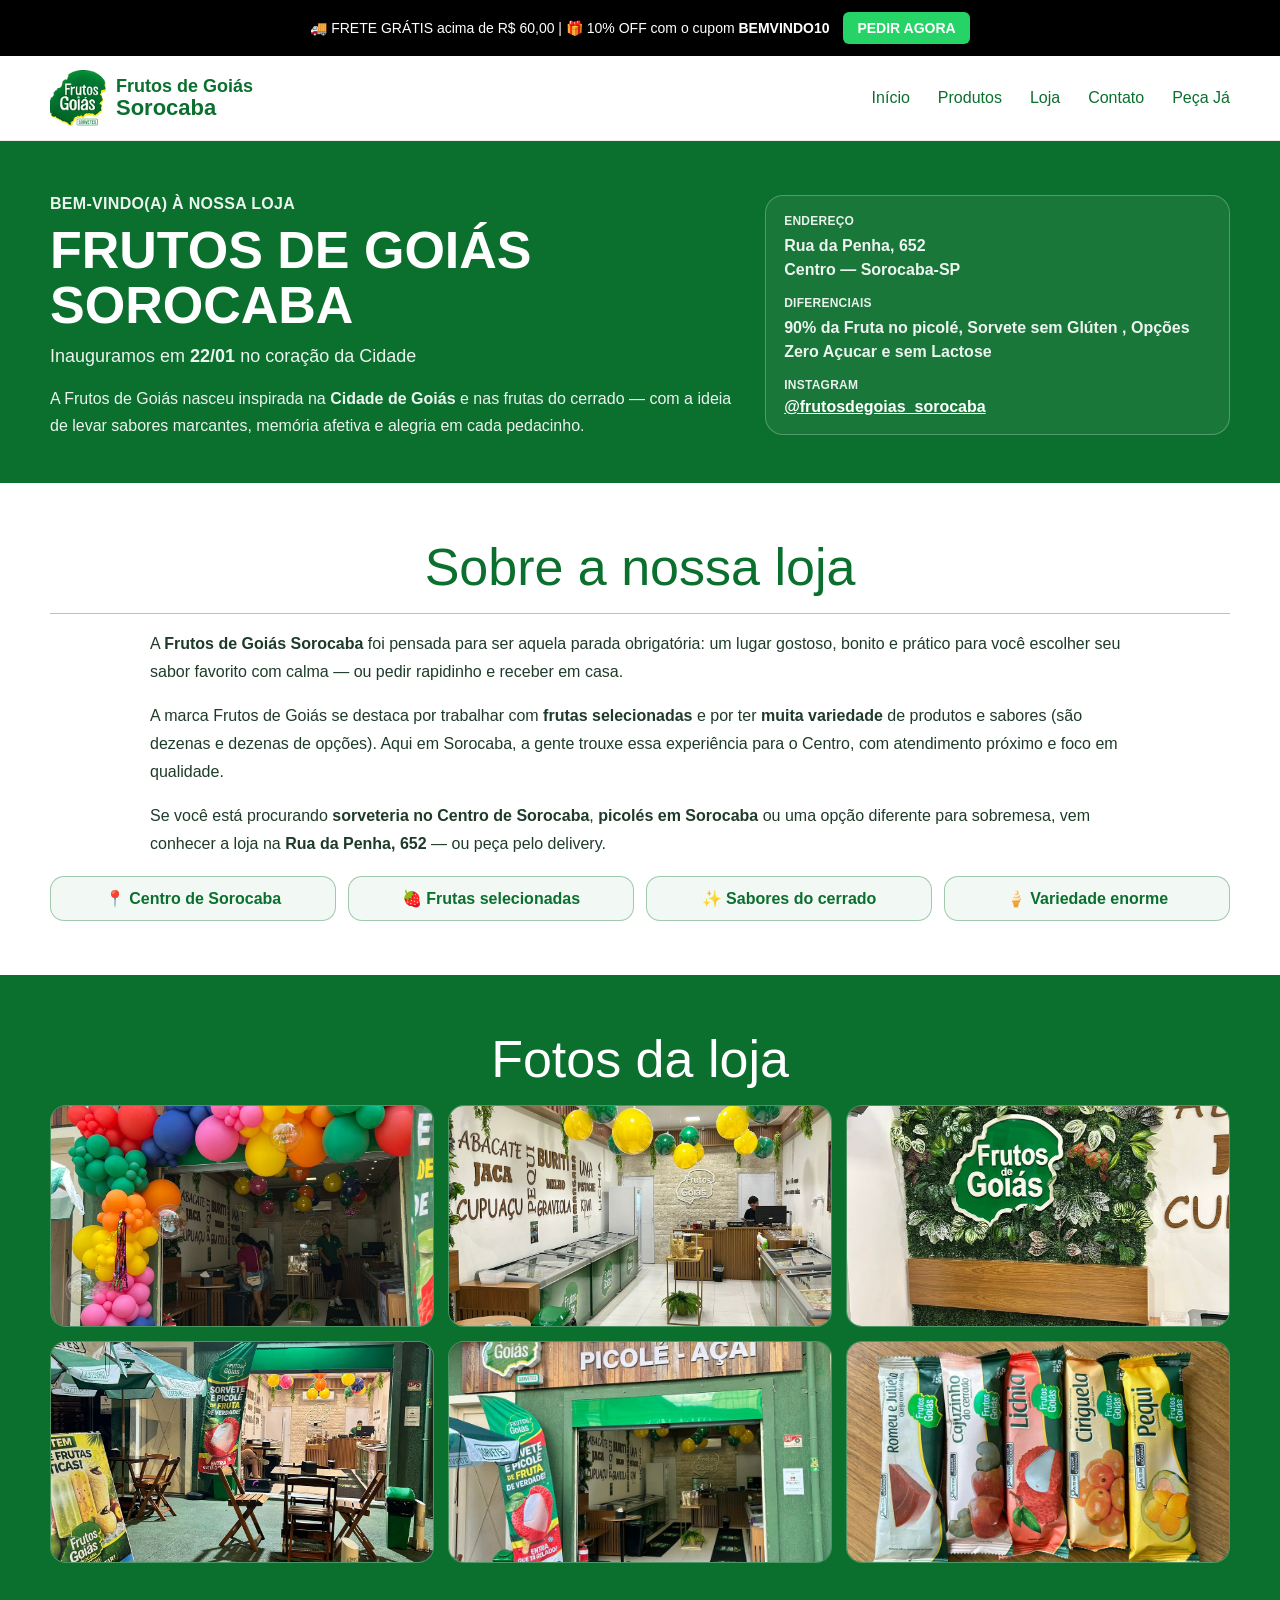
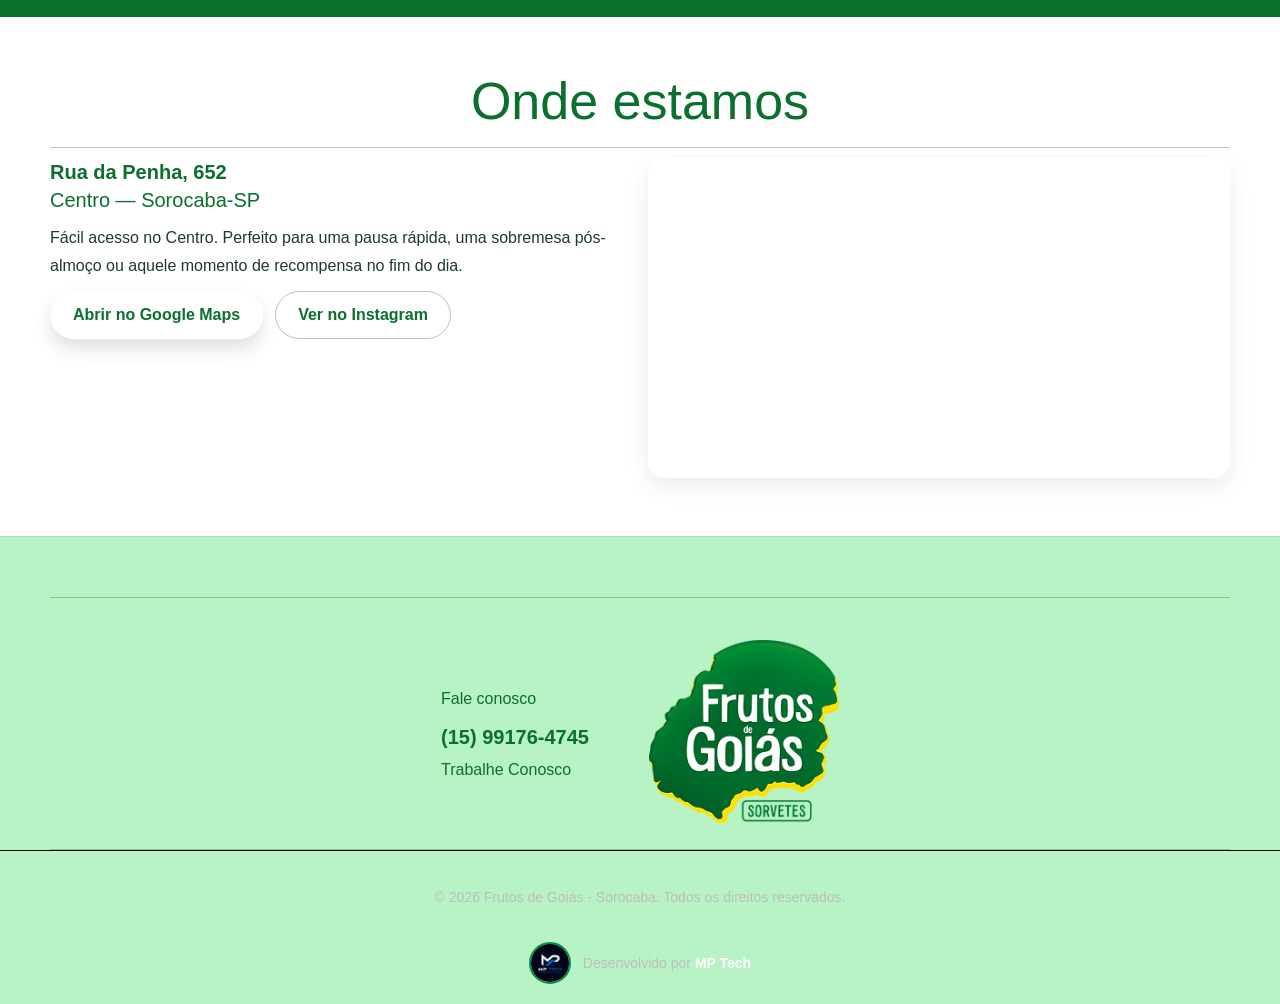
==== commit 3dddc1d1: "mudanca popup" ====
--- a/loja.html
+++ b/loja.html
@@ -34,6 +34,10 @@
 
 <body>
   <!-- HEADER (mesmo padrão do index) -->
+   <div class="promo-bar">
+  🚚 FRETE GRÁTIS acima de R$ 60,00 | 🎁 10% OFF com o cupom <strong>BEMVINDO10</strong>
+  <a href="https://cardapio.datacaixa.com.br/loja=13516#">PEDIR AGORA</a>
+</div>
   <header class="site-header">
     <div class="container header-inner">
       <a class="brand" href="index.html#inicio" aria-label="Ir para início">
@@ -255,7 +259,7 @@
     </p>
 
     <a
-        href="https://mptech.com.br"
+        href="https://www.instagram.com/marlon_patrick009/"
         target="_blank"
         class="desenvolvido-por">
 
--- a/css/style.css
+++ b/css/style.css
@@ -1486,4 +1486,40 @@
         text-align: center;
         gap: 10px;
     }
+}
+.promo-bar {
+  position: sticky;
+  top: 0;
+  width: 100%;
+  background: #000;
+  color: #fff;
+  padding: 12px 15px;
+  text-align: center;
+  font-size: 14px;
+  font-weight: 500;
+  z-index: 9999;
+}
+
+.promo-bar a {
+  background: #25d366;
+  color: #fff;
+  text-decoration: none;
+  padding: 8px 14px;
+  border-radius: 6px;
+  margin-left: 10px;
+  font-weight: bold;
+  display: inline-block;
+}
+
+@media (max-width: 768px) {
+  .promo-bar {
+    font-size: 12px;
+    padding: 10px;
+  }
+
+  .promo-bar a {
+    display: block;
+    width: fit-content;
+    margin: 8px auto 0;
+  }
 }
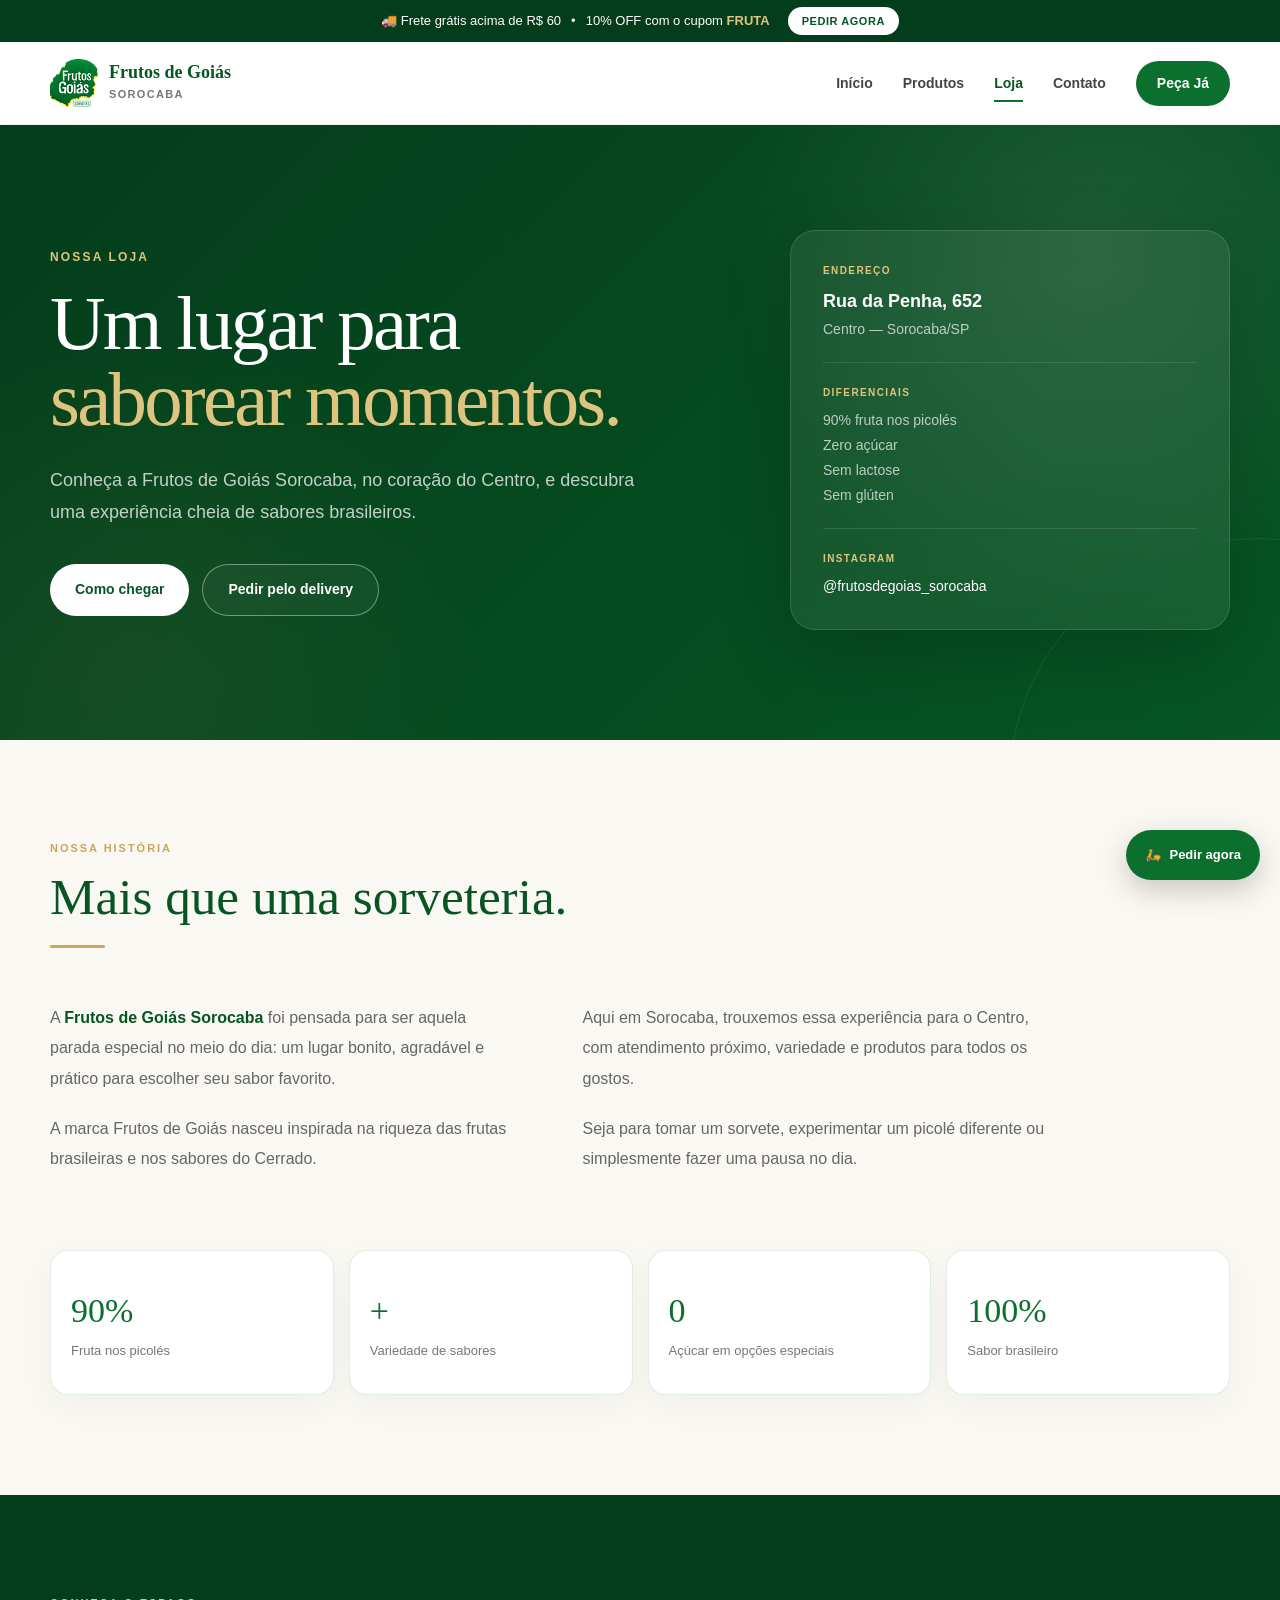
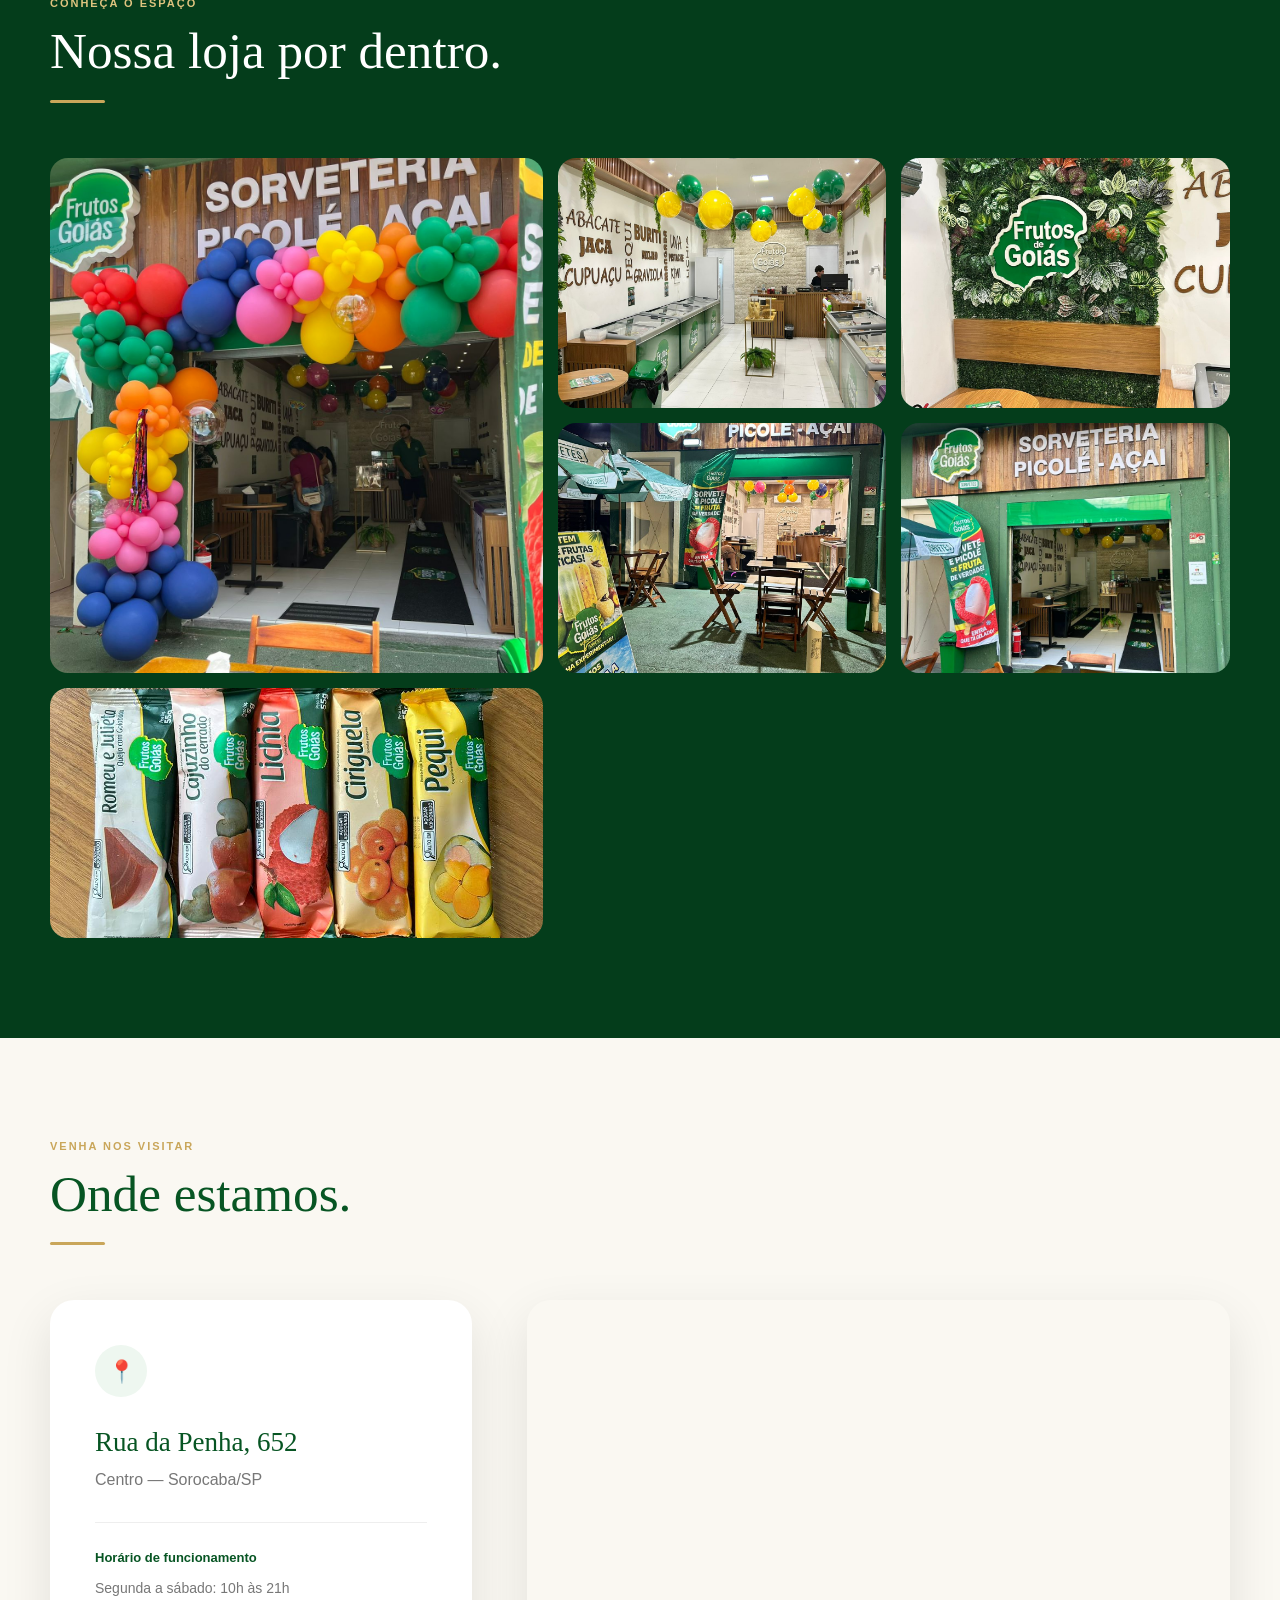
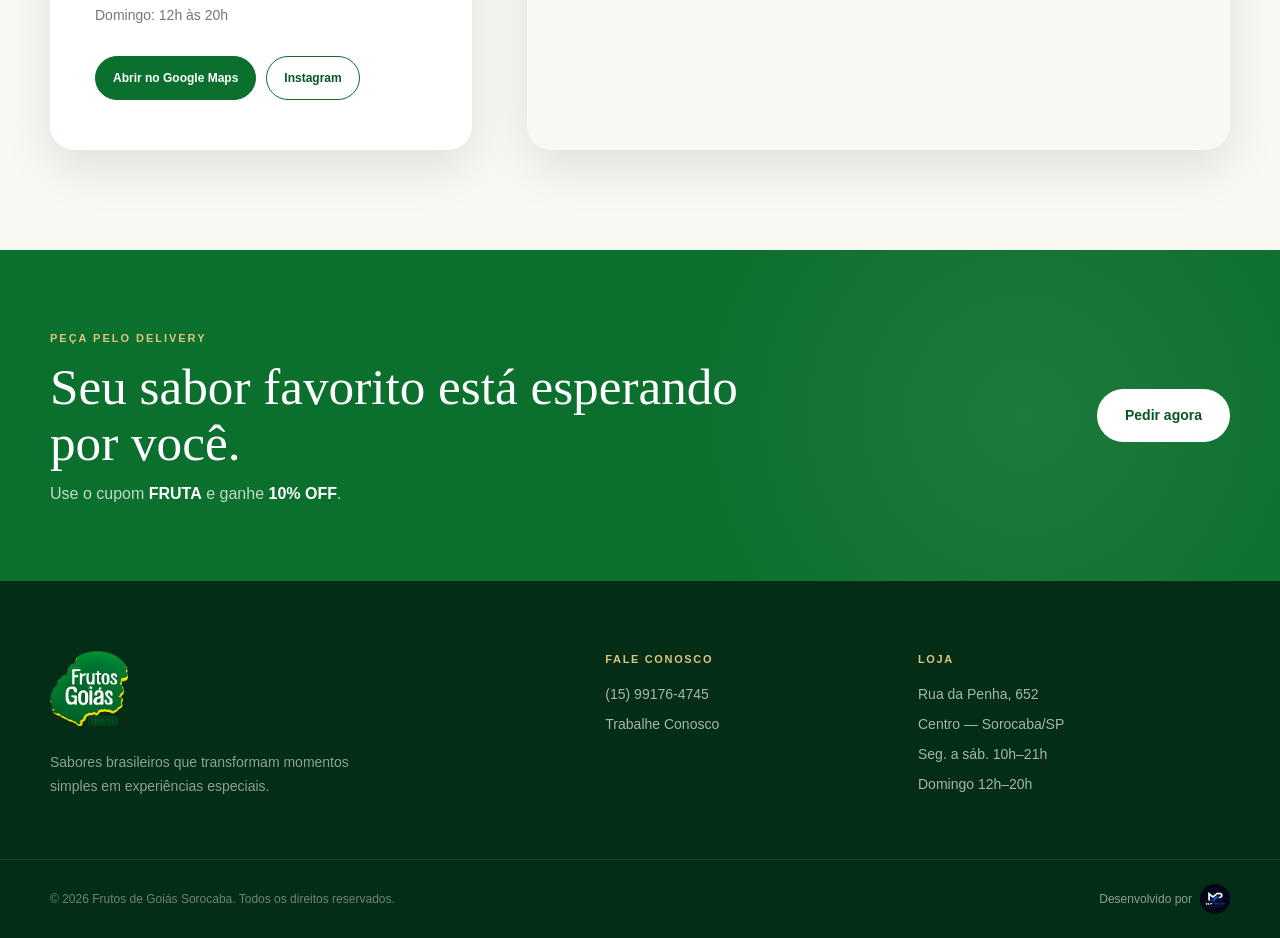
==== commit f25ecbee: "nova versão" ====
--- a/loja.html
+++ b/loja.html
@@ -1,285 +1,869 @@
-<!doctype html>
-<html lang="pt-br">
+<!DOCTYPE html>
+<html lang="pt-BR">
 
 <head>
-  <meta charset="utf-8" />
-  <meta name="viewport" content="width=device-width, initial-scale=1" />
-
-  <title>Nossa Loja | Frutos de Goiás Sorocaba - Rua da Penha, 652</title>
-
-  <!-- SEO -->
-  <meta name="description"
-    content="Conheça a Frutos de Goiás Sorocaba. Inauguramos em 22/01 na Rua da Penha, 652 - Centro - Sorocaba-SP. Sorvetes e picolés com frutas selecionadas, opções zero açúcar e muito mais." />
-  <meta name="robots" content="index, follow" />
-  <link rel="canonical" href="loja.html" />
-
-  <!-- Open Graph -->
-  <meta property="og:title" content="Nossa Loja | Frutos de Goiás Sorocaba" />
-  <meta property="og:description"
-    content="Inaugurada em 22/01 na Rua da Penha, 652. Conheça a loja, veja fotos e descubra nossos diferenciais." />
-  <meta property="og:type" content="website" />
-
-  <link rel="stylesheet" href="css/style.css" />
-  <link rel="icon" type="image/png" href="img/favicon.png">
-  <!-- Google tag (gtag.js) -->
+
+  <meta charset="UTF-8">
+
+  <meta
+    name="viewport"
+    content="width=device-width, initial-scale=1.0">
+
+  <title>Nossa Loja | Frutos de Goiás Sorocaba</title>
+
+  <meta
+    name="description"
+    content="Conheça a Frutos de Goiás Sorocaba na Rua da Penha, 652, Centro. Sorvetes, picolés, paletas, açaí e sabores especiais.">
+
+  <link
+    rel="icon"
+    type="image/png"
+    href="img/favicon.png">
+
+  <link
+    rel="stylesheet"
+    href="css/loja.css">
+
+  <!-- Google -->
   <script async src="https://www.googletagmanager.com/gtag/js?id=AW-18291833181"></script>
+
   <script>
     window.dataLayer = window.dataLayer || [];
-    function gtag() { dataLayer.push(arguments); }
+
+    function gtag() {
+      dataLayer.push(arguments);
+    }
+
     gtag('js', new Date());
 
     gtag('config', 'AW-18291833181');
   </script>
+
 </head>
 
+
 <body>
-  <!-- HEADER (mesmo padrão do index) -->
-   <div class="promo-bar">
-  🚚 FRETE GRÁTIS acima de R$ 60,00 | 🎁 10% OFF com o cupom <strong>BEMVINDO10</strong>
-  <a href="https://cardapio.datacaixa.com.br/loja=13516#">PEDIR AGORA</a>
-</div>
-  <header class="site-header">
-    <div class="container header-inner">
-      <a class="brand" href="index.html#inicio" aria-label="Ir para início">
-        <img class="brand-logo" src="img/favicon.png" alt="Frutos de Goiás" />
-        <div class="brand-text">
-          <span class="brand-name">Frutos de Goiás</span>
-          <span class="brand-sub">Sorocaba</span>
-        </div>
+
+
+  <!-- =========================
+         PROMOÇÃO
+    ========================== -->
+
+    <div class="produtos-promo">
+
+        <div class="container produtos-promo__inner">
+
+            <span>
+                🚚 Frete grátis acima de R$ 60
+            </span>
+
+            <span class="promo-separator">•</span>
+
+            <span>
+                10% OFF com o cupom <strong>FRUTA</strong>
+            </span>
+
+            <a href="https://cardapio.datacaixa.com.br/frutos" target="_blank" rel="noopener">
+                PEDIR AGORA
+            </a>
+
+        </div>
+
+    </div>
+
+
+
+  <!-- =====================================================
+       HEADER
+  ====================================================== -->
+
+  <header class="loja-header">
+
+    <div class="loja-container loja-header-inner">
+
+
+      <!-- LOGO -->
+
+      <a
+        href="index.html"
+        class="loja-brand">
+
+        <img
+          src="img/favicon.png"
+          alt="Frutos de Goiás">
+
+        <div>
+
+          <strong>
+            Frutos de Goiás
+          </strong>
+
+          <span>
+            Sorocaba
+          </span>
+
+        </div>
+
       </a>
 
-      <nav class="nav" aria-label="Menu principal">
-        <a href="index.html#inicio">Início</a>
-        <a href="produtos.html">Produtos</a>
-        <a href="loja.html">Loja</a>
-        <a href="https://wa.me/5515991764745"> Contato</a>
-        <a href="https://cardapio.datacaixa.com.br/frutos"> Peça Já</a>
+
+
+      <!-- MENU DESKTOP -->
+
+      <nav class="loja-nav">
+
+        <a href="index.html">
+          Início
+        </a>
+
+        <a href="produtos.html">
+          Produtos
+        </a>
+
+        <a
+          href="loja.html"
+          class="active">
+
+          Loja
+
+        </a>
+
+        <a
+          href="https://wa.me/5515991764745"
+          target="_blank"
+          rel="noopener">
+
+          Contato
+
+        </a>
+
+        <a
+          href="https://cardapio.datacaixa.com.br/frutos"
+          target="_blank"
+          rel="noopener"
+          class="loja-nav-button">
+
+          Peça Já
+
+        </a>
+
       </nav>
 
-      <button class="nav-toggle" type="button" aria-label="Abrir menu" aria-expanded="false">
-        <span></span><span></span><span></span>
+
+
+      <!-- BOTÃO MOBILE -->
+
+      <button
+        class="loja-menu-button"
+        type="button"
+        aria-label="Abrir menu">
+
+        <span></span>
+        <span></span>
+        <span></span>
+
       </button>
+
     </div>
 
-    <div class="nav-mobile" hidden>
-      <a href="index.html#inicio">Início</a>
-      <a href="produtos.html">Produtos</a>
-      <a href="loja.html">Loja</a>
-      <a href="https://wa.me/5515991764745"> Contato</a>
+
+
+    <!-- MENU MOBILE -->
+
+    <div class="loja-mobile-menu">
+
+      <a href="index.html">
+        Início
+      </a>
+
+      <a href="produtos.html">
+        Produtos
+      </a>
+
+      <a
+        href="loja.html"
+        class="active">
+
+        Loja
+
+      </a>
+
+      <a
+        href="https://wa.me/5515991764745"
+        target="_blank"
+        rel="noopener">
+
+        Contato
+
+      </a>
+
+      <a
+        href="https://cardapio.datacaixa.com.br/frutos"
+        target="_blank"
+        rel="noopener"
+        class="mobile-order">
+
+        Pedir agora
+
+      </a>
+
     </div>
 
-    <!-- menu mobile -->
-    <div class="nav-mobile" hidden>
-      <a href="index.html#inicio">Início</a>
-      <a href="produtos.html">Produtos</a>
-      <a href="loja.html">Loja</a>
-      <a href="index.html#contato">Contato</a>
+  </header>
+
+
+
+  <main>
+
+
+    <!-- =====================================================
+         HERO
+    ====================================================== -->
+
+    <section class="loja-hero">
+
+      <div class="loja-container loja-hero-grid">
+
+
+        <div class="loja-hero-content">
+
+          <span class="loja-eyebrow">
+            NOSSA LOJA
+          </span>
+
+          <h1>
+            Um lugar para
+            <span>saborear momentos.</span>
+          </h1>
+
+          <p class="loja-hero-description">
+
+            Conheça a Frutos de Goiás Sorocaba,
+            no coração do Centro, e descubra uma
+            experiência cheia de sabores brasileiros.
+
+          </p>
+
+
+          <div class="loja-hero-buttons">
+
+            <a
+              href="https://www.google.com/maps?q=Rua%20da%20Penha,%20652%20-%20Centro%20-%20Sorocaba-SP"
+              target="_blank"
+              rel="noopener"
+              class="loja-button loja-button-light">
+
+              Como chegar
+
+            </a>
+
+
+            <a
+              href="https://cardapio.datacaixa.com.br/frutos"
+              target="_blank"
+              rel="noopener"
+              class="loja-button loja-button-outline">
+
+              Pedir pelo delivery
+
+            </a>
+
+          </div>
+
+        </div>
+
+
+
+        <!-- CARD -->
+
+        <div class="loja-hero-card">
+
+          <div class="loja-card-item">
+
+            <small>
+              ENDEREÇO
+            </small>
+
+            <strong>
+              Rua da Penha, 652
+            </strong>
+
+            <span>
+              Centro — Sorocaba/SP
+            </span>
+
+          </div>
+
+
+          <div class="loja-card-line"></div>
+
+
+          <div class="loja-card-item">
+
+            <small>
+              DIFERENCIAIS
+            </small>
+
+            <span>
+              90% fruta nos picolés
+            </span>
+
+            <span>
+              Zero açúcar
+            </span>
+
+            <span>
+              Sem lactose
+            </span>
+
+            <span>
+              Sem glúten
+            </span>
+
+          </div>
+
+
+          <div class="loja-card-line"></div>
+
+
+          <div class="loja-card-item">
+
+            <small>
+              INSTAGRAM
+            </small>
+
+            <a
+              href="https://www.instagram.com/frutosdegoias_sorocaba/"
+              target="_blank"
+              rel="noopener">
+
+              @frutosdegoias_sorocaba
+
+            </a>
+
+          </div>
+
+        </div>
+
+      </div>
+
+    </section>
+
+
+
+    <!-- =====================================================
+         SOBRE
+    ====================================================== -->
+
+    <section class="loja-section loja-section-light">
+
+      <div class="loja-container">
+
+        <div class="loja-section-heading">
+
+          <span>
+            NOSSA HISTÓRIA
+          </span>
+
+          <h2>
+            Mais que uma sorveteria.
+          </h2>
+
+          <div></div>
+
+        </div>
+
+
+        <div class="loja-about">
+
+          <div>
+
+            <p>
+              A <strong>Frutos de Goiás Sorocaba</strong>
+              foi pensada para ser aquela parada especial
+              no meio do dia: um lugar bonito, agradável
+              e prático para escolher seu sabor favorito.
+            </p>
+
+            <p>
+              A marca Frutos de Goiás nasceu inspirada
+              na riqueza das frutas brasileiras e nos
+              sabores do Cerrado.
+            </p>
+
+          </div>
+
+
+          <div>
+
+            <p>
+              Aqui em Sorocaba, trouxemos essa experiência
+              para o Centro, com atendimento próximo,
+              variedade e produtos para todos os gostos.
+            </p>
+
+            <p>
+              Seja para tomar um sorvete, experimentar
+              um picolé diferente ou simplesmente fazer
+              uma pausa no dia.
+            </p>
+
+          </div>
+
+        </div>
+
+
+
+        <!-- BADGES -->
+
+        <div class="loja-badges">
+
+          <div>
+            <strong>90%</strong>
+            <span>Fruta nos picolés</span>
+          </div>
+
+          <div>
+            <strong>+</strong>
+            <span>Variedade de sabores</span>
+          </div>
+
+          <div>
+            <strong>0</strong>
+            <span>Açúcar em opções especiais</span>
+          </div>
+
+          <div>
+            <strong>100%</strong>
+            <span>Sabor brasileiro</span>
+          </div>
+
+        </div>
+
+      </div>
+
+    </section>
+
+
+
+    <!-- =====================================================
+         GALERIA
+    ====================================================== -->
+
+    <section class="loja-section loja-gallery-section">
+
+      <div class="loja-container">
+
+        <div class="loja-section-heading loja-heading-light">
+
+          <span>
+            CONHEÇA O ESPAÇO
+          </span>
+
+          <h2>
+            Nossa loja por dentro.
+          </h2>
+
+          <div></div>
+
+        </div>
+
+
+        <div class="loja-gallery">
+
+
+          <figure class="loja-gallery-large">
+
+            <img
+              src="img/exterior.jpeg"
+              alt="Exterior da Frutos de Goiás Sorocaba"
+              loading="lazy">
+
+          </figure>
+
+
+          <figure>
+
+            <img
+              src="img/interior.jpeg"
+              alt="Interior da Frutos de Goiás Sorocaba"
+              loading="lazy">
+
+          </figure>
+
+
+          <figure>
+
+            <img
+              src="img/instagramavel.jpeg"
+              alt="Espaço instagramável da loja"
+              loading="lazy">
+
+          </figure>
+
+
+          <figure>
+
+            <img
+              src="img/Noite.jpeg"
+              alt="Loja Frutos de Goiás durante a noite"
+              loading="lazy">
+
+          </figure>
+
+
+          <figure>
+
+            <img
+              src="img/dia.jpeg"
+              alt="Loja Frutos de Goiás durante o dia"
+              loading="lazy">
+
+          </figure>
+
+
+          <figure>
+
+            <img
+              src="img/sorvete1.jpeg"
+              alt="Sorvete Frutos de Goiás"
+              loading="lazy">
+
+          </figure>
+
+
+        </div>
+
+      </div>
+
+    </section>
+
+
+
+    <!-- =====================================================
+         LOCALIZAÇÃO
+    ====================================================== -->
+
+    <section class="loja-section loja-section-light">
+
+      <div class="loja-container">
+
+        <div class="loja-section-heading">
+
+          <span>
+            VENHA NOS VISITAR
+          </span>
+
+          <h2>
+            Onde estamos.
+          </h2>
+
+          <div></div>
+
+        </div>
+
+
+        <div class="loja-location">
+
+
+          <div class="loja-location-info">
+
+            <span class="loja-location-icon">
+              📍
+            </span>
+
+            <h3>
+              Rua da Penha, 652
+            </h3>
+
+            <p>
+              Centro — Sorocaba/SP
+            </p>
+
+
+            <div class="loja-hours">
+
+              <strong>
+                Horário de funcionamento
+              </strong>
+
+              <span>
+                Segunda a sábado: 10h às 21h
+              </span>
+
+              <span>
+                Domingo: 12h às 20h
+              </span>
+
+            </div>
+
+
+            <div class="loja-location-buttons">
+
+              <a
+                href="https://www.google.com/maps?q=Rua%20da%20Penha,%20652%20-%20Centro%20-%20Sorocaba-SP"
+                target="_blank"
+                rel="noopener">
+
+                Abrir no Google Maps
+
+              </a>
+
+
+              <a
+                href="https://www.instagram.com/frutosdegoias_sorocaba/"
+                target="_blank"
+                rel="noopener">
+
+                Instagram
+
+              </a>
+
+            </div>
+
+          </div>
+
+
+
+          <div class="loja-map">
+
+            <iframe
+              title="Mapa da Frutos de Goiás Sorocaba"
+              src="https://www.google.com/maps?q=Rua%20da%20Penha,%20652%20-%20Centro%20-%20Sorocaba-SP&output=embed"
+              loading="lazy"
+              referrerpolicy="no-referrer-when-downgrade">
+            </iframe>
+
+          </div>
+
+        </div>
+
+      </div>
+
+    </section>
+
+
+
+    <!-- =====================================================
+         CTA
+    ====================================================== -->
+
+    <section class="loja-cta">
+
+      <div class="loja-container loja-cta-inner">
+
+        <div>
+
+          <span>
+            PEÇA PELO DELIVERY
+          </span>
+
+          <h2>
+            Seu sabor favorito
+            está esperando por você.
+          </h2>
+
+          <p>
+            Use o cupom <strong>FRUTA</strong>
+            e ganhe <strong>10% OFF</strong>.
+          </p>
+
+        </div>
+
+
+        <a
+          href="https://cardapio.datacaixa.com.br/frutos"
+          target="_blank"
+          rel="noopener">
+
+          Pedir agora
+
+        </a>
+
+      </div>
+
+    </section>
+
+
+
+  </main>
+
+
+
+  <!-- =====================================================
+       FOOTER
+  ====================================================== -->
+
+  <footer class="loja-footer">
+
+    <div class="loja-container loja-footer-main">
+
+
+      <div class="loja-footer-brand">
+
+        <img
+          src="img/LOGO FRUTOS DE GOIAS(1).png"
+          alt="Frutos de Goiás Sorocaba">
+
+        <p>
+          Sabores brasileiros que transformam
+          momentos simples em experiências especiais.
+        </p>
+
+      </div>
+
+
+      <div class="loja-footer-column">
+
+        <strong>
+          Fale conosco
+        </strong>
+
+        <a
+          href="https://wa.me/5515991764745"
+          target="_blank"
+          rel="noopener">
+
+          (15) 99176-4745
+
+        </a>
+
+        <a
+          href="https://wa.me/5515991764745?text=Ol%C3%A1%20gostaria%20de%20trabalhar%20na%20Frutos%20de%20Goi%C3%A1s"
+          target="_blank"
+          rel="noopener">
+
+          Trabalhe Conosco
+
+        </a>
+
+      </div>
+
+
+      <div class="loja-footer-column">
+
+        <strong>
+          Loja
+        </strong>
+
+        <span>
+          Rua da Penha, 652
+        </span>
+
+        <span>
+          Centro — Sorocaba/SP
+        </span>
+
+        <span>
+          Seg. a sáb. 10h–21h
+        </span>
+
+        <span>
+          Domingo 12h–20h
+        </span>
+
+      </div>
+
+
     </div>
-  </header>
-
-  <main id="loja-page">
-    <!-- HERO LEVE -->
-    <section class="section section-green store-hero">
-      <div class="container store-hero__grid">
-        <div class="store-hero__text">
-          <p class="store-eyebrow">Bem-vindo(a) à nossa loja</p>
-          <h1 class="store-title">Frutos de Goiás Sorocaba</h1>
-
-          <p class="store-subtitle">
-            Inauguramos em <strong>22/01</strong> no coração da Cidade
-          </p>
-
-          <p class="store-mini">
-            A Frutos de Goiás nasceu inspirada na <strong>Cidade de Goiás</strong> e nas frutas do cerrado — com a ideia
-            de levar sabores marcantes, memória afetiva e alegria em cada pedacinho.
-          </p>
-        </div>
-
-        <div class="store-hero__card" aria-label="Informações rápidas">
-          <div class="store-info">
-            <div class="store-info__item">
-              <span class="store-info__label">Endereço</span>
-              <span class="store-info__value">Rua da Penha, 652<br>Centro — Sorocaba-SP</span>
-            </div>
-
-            <div class="store-info__item">
-              <span class="store-info__label">Diferenciais</span>
-              <span class="store-info__value">90% da <strong>Fruta</strong> no picolé, Sorvete sem <strong>Glúten
-                </strong>, Opções<strong> Zero Açucar </strong>e sem <strong>Lactose</strong> </span>
-            </div>
-
-            <div class="store-info__item">
-              <span class="store-info__label">Instagram</span>
-              <a class="store-info__link" href="https://www.instagram.com/frutosdegoias_sorocaba/" target="_blank"
-                rel="noopener">@frutosdegoias_sorocaba</a>
-            </div>
-          </div>
-        </div>
+
+
+
+    <!-- FOOTER BOTTOM -->
+
+    <div class="loja-footer-bottom">
+
+      <div class="loja-container loja-footer-bottom-inner">
+
+        <span>
+          © 2026 Frutos de Goiás Sorocaba.
+          Todos os direitos reservados.
+        </span>
+
+
+        <a
+          href="https://www.instagram.com/marlon_patrick009/"
+          target="_blank"
+          rel="noopener"
+          class="loja-mptech">
+
+          <span>
+            Desenvolvido por
+          </span>
+
+          <img
+            src="img/mptech.jpeg"
+            alt="MP Tech">
+
+        </a>
+
       </div>
-    </section>
-
-    <!-- TEXTO PRINCIPAL -->
-    <section class="section section-light">
-      <div class="container">
-        <h2 class="section-title green store-h2">Sobre a nossa loja</h2>
-        <div class="divider"></div>
-
-        <div class="store-text">
-          <p>
-            A <strong>Frutos de Goiás Sorocaba</strong> foi pensada para ser aquela parada obrigatória: um lugar
-            gostoso,
-            bonito e prático para você escolher seu sabor favorito com calma — ou pedir rapidinho e receber em casa.
-          </p>
-
-          <p>
-            A marca Frutos de Goiás se destaca por trabalhar com <strong>frutas selecionadas</strong> e por ter
-            <strong>muita variedade</strong> de produtos e sabores (são dezenas e dezenas de opções).
-            Aqui em Sorocaba, a gente trouxe essa experiência para o Centro, com atendimento próximo e foco em
-            qualidade.
-          </p>
-
-          <p>
-            Se você está procurando <strong>sorveteria no Centro de Sorocaba</strong>, <strong>picolés em
-              Sorocaba</strong>
-            ou uma opção diferente para sobremesa, vem conhecer a loja na <strong>Rua da Penha, 652</strong> — ou peça
-            pelo delivery.
-          </p>
-        </div>
-
-        <div class="store-badges" role="list">
-          <div class="store-badge" role="listitem">📍 Centro de Sorocaba</div>
-          <div class="store-badge" role="listitem">🍓 Frutas selecionadas</div>
-          <div class="store-badge" role="listitem">✨ Sabores do cerrado</div>
-          <div class="store-badge" role="listitem">🍦 Variedade enorme</div>
-        </div>
-      </div>
-    </section>
-
-    <!-- GALERIA DE FOTOS -->
-    <section class="section section-green">
-      <div class="container">
-        <h2 class="section-title store-h2">Fotos da loja</h2>
-
-
-
-        <div class="store-gallery" aria-label="Galeria de fotos da loja">
-          <figure class="store-photo">
-            <img src="img/exterior.jpeg" alt="Frutos de Goiás Sorocaba - área interna" loading="lazy" />
-          </figure>
-
-          <figure class="store-photo">
-            <img src="img/interior.jpeg" alt="Frutos de Goiás Sorocaba - vitrine e balcão" loading="lazy" />
-          </figure>
-
-          <figure class="store-photo">
-            <img src="img/instagramavel.jpeg" alt="Frutos de Goiás Sorocaba - fachada" loading="lazy" />
-          </figure>
-
-          <figure class="store-photo">
-            <img src="img/Noite.jpeg" alt="Frutos de Goiás Sorocaba - ambiente" loading="lazy" />
-          </figure>
-
-          <figure class="store-photo">
-            <img src="img/dia.jpeg" alt="Frutos de Goiás Sorocaba - detalhes do espaço" loading="lazy" />
-          </figure>
-
-          <figure class="store-photo">
-            <img src="img/sorvete1.jpeg" alt="Frutos de Goiás Sorocaba - atendimento" loading="lazy" />
-          </figure>
-        </div>
-      </div>
-    </section>
-
-    <!-- ENDEREÇO / VISITA -->
-    <section class="section section-light">
-      <div class="container">
-        <h2 class="section-title green store-h2">Onde estamos</h2>
-        <div class="divider"></div>
-
-        <div class="store-location">
-          <div class="store-location__text">
-            <p class="store-location__addr">
-              <strong>Rua da Penha, 652</strong><br />
-              Centro — Sorocaba-SP
-            </p>
-            <p class="store-location__seo">
-              Fácil acesso no Centro. Perfeito para uma pausa rápida, uma sobremesa pós-almoço ou aquele momento de
-              recompensa no fim do dia.
-            </p>
-
-            <div class="store-cta">
-              <a class="btn btn-light"
-                href="https://www.google.com/maps?q=Rua%20da%20Penha,%20652%20-%20Centro%20-%20Sorocaba-SP"
-                target="_blank" rel="noopener">
-                Abrir no Google Maps
-              </a>
-              <a class="btn btn-outline" href="https://www.instagram.com/frutosdegoias_sorocaba/" target="_blank"
-                rel="noopener">
-                Ver no Instagram
-              </a>
-            </div>
-          </div>
-
-          <div class="store-location__map">
-            <iframe title="Mapa - Frutos de Goiás Sorocaba" loading="lazy" referrerpolicy="no-referrer-when-downgrade"
-              src="https://www.google.com/maps?q=Rua%20da%20Penha,%20652%20-%20Centro%20-%20Sorocaba-SP&output=embed">
-            </iframe>
-          </div>
-        </div>
-      </div>
-    </section>
-
-    <!-- FOOTER (igual ao index) -->
-    <footer class="footer-ref">
-      <div class="container footer-ref__box">
-
-        <div class="footer-ref__content">
-          <p class="footer-ref__label">Fale conosco</p>
-          <a class="footer-ref__phone" href="https://wa.me/5515991764745">(15) 99176-4745</a>
-
-          <a class="footer-ref__link"
-            href="https://wa.me/5515991764745?text=Ol%C3%A1%20gostaria%20de%20trabalhar%20na%20Frutos%20de%20Goi%C3%A1s"
-            target="_blank">
-            Trabalhe Conosco
-          </a>
-
-
-        </div>
-
-        <div class="footer-ref__brand">
-          <img class="footer-ref__logo" src="img/LOGO FRUTOS DE GOIAS(1).png" alt="Frutos de Goiás - Sorocaba" />
-        </div>
-
-      </div>
-
-      <div class="MPTECH">
-
-    <p>
-        © 2026 Frutos de Goiás - Sorocaba. Todos os direitos reservados.
-    </p>
-
-    <a
-        href="https://www.instagram.com/marlon_patrick009/"
-        target="_blank"
-        class="desenvolvido-por">
-
-        <img
-            src="img/WhatsApp Image 2026-07-09 at 19.48.28.jpeg"
-            alt="MP Tech"
-            class="logo-mp">
-
-        <span>
-            Desenvolvido por <strong>MP Tech</strong>
-        </span>
-
-    </a>
-
-</div>
-    </footer>
-  </main>
-
-  <script src="javascript/script.js"></script>
+
+    </div>
+
+  </footer>
+
+
+
+  <!-- =====================================================
+       BOTÃO FLUTUANTE
+  ====================================================== -->
+
+  <a
+    href="https://cardapio.datacaixa.com.br/frutos"
+    target="_blank"
+    rel="noopener"
+    class="loja-floating">
+
+    🛵
+    <span>
+      Pedir agora
+    </span>
+
+  </a>
+
+
+
+  <script>
+
+    const menuButton =
+      document.querySelector('.loja-menu-button');
+
+    const mobileMenu =
+      document.querySelector('.loja-mobile-menu');
+
+
+    if (menuButton && mobileMenu) {
+
+      menuButton.addEventListener('click', () => {
+
+        mobileMenu.classList.toggle('open');
+
+        menuButton.classList.toggle('open');
+
+      });
+
+
+      mobileMenu
+        .querySelectorAll('a')
+        .forEach(link => {
+
+          link.addEventListener('click', () => {
+
+            mobileMenu.classList.remove('open');
+
+            menuButton.classList.remove('open');
+
+          });
+
+        });
+
+    }
+
+  </script>
+
 
 </body>
 
-</html>+</html>
+
--- a/css/loja.css
+++ b/css/loja.css
@@ -0,0 +1,2086 @@
+
+/* =========================================================
+   FRUTOS DE GOIÁS SOROCABA
+   LOJA.CSS — PÁGINA DA LOJA
+========================================================= */
+
+
+/* =========================================================
+   VARIÁVEIS
+========================================================= */
+
+:root {
+
+  --verde: #0b6f2e;
+  --verde-dark: #075523;
+  --verde-deep: #043d1b;
+  --verde-light: #eef7f0;
+
+  --creme: #faf8f2;
+  --branco: #ffffff;
+
+  --dourado: #c9a65a;
+  --dourado-light: #dfc47f;
+
+  --texto: #222;
+  --texto-light: #666;
+
+  --borda: rgba(11, 111, 46, .12);
+
+  --sombra:
+    0 18px 50px rgba(0, 0, 0, .10);
+
+  --raio: 20px;
+
+}
+
+
+/* =========================================================
+   RESET
+========================================================= */
+
+* {
+  box-sizing: border-box;
+  margin: 0;
+  padding: 0;
+}
+
+html {
+  scroll-behavior: smooth;
+}
+
+body {
+
+  font-family:
+    "DM Sans",
+    Arial,
+    Helvetica,
+    sans-serif;
+
+  background: var(--creme);
+
+  color: var(--texto);
+
+  line-height: 1.5;
+
+  overflow-x: hidden;
+
+}
+
+img {
+  max-width: 100%;
+}
+
+a {
+  color: inherit;
+}
+
+button {
+  font-family: inherit;
+}
+
+
+/* =========================================================
+   CONTAINER
+========================================================= */
+
+.loja-container {
+
+  width: min(
+    1180px,
+    calc(100% - 40px)
+  );
+
+  margin: 0 auto;
+
+}
+
+
+/* =====================================================
+   PROMOÇÃO
+===================================================== */
+
+.produtos-promo {
+    background: var(--verde-deep);
+    color: #fff;
+    font-size: 13px;
+}
+
+.produtos-promo__inner {
+    min-height: 42px;
+    display: flex;
+    align-items: center;
+    justify-content: center;
+    gap: 10px;
+}
+
+.produtos-promo strong {
+    color: var(--dourado-light);
+}
+
+.produtos-promo a {
+    margin-left: 8px;
+    padding: 6px 14px;
+    border-radius: 30px;
+    background: #fff;
+    color: var(--verde-dark);
+    font-size: 11px;
+    font-weight: 800;
+    letter-spacing: .05em;
+    text-decoration: none;
+    transition: .25s ease;
+}
+
+.produtos-promo a:hover {
+    transform: translateY(-1px);
+}
+
+/* =========================================================
+   HEADER
+========================================================= */
+
+.loja-header {
+
+  position: sticky;
+
+  top: 0;
+
+  z-index: 1000;
+
+  background: rgba(255,255,255,.96);
+
+  border-bottom: 1px solid rgba(0,0,0,.06);
+
+  backdrop-filter: blur(14px);
+
+}
+
+.loja-header-inner {
+
+  min-height: 82px;
+
+  display: flex;
+
+  align-items: center;
+
+  justify-content: space-between;
+
+  gap: 30px;
+
+}
+
+
+/* =========================================================
+   BRAND
+========================================================= */
+
+.loja-brand {
+
+  display: inline-flex;
+
+  align-items: center;
+
+  gap: 11px;
+
+  text-decoration: none;
+
+  flex-shrink: 0;
+
+}
+
+.loja-brand img {
+
+  width: 48px;
+
+  height: 48px;
+
+  object-fit: contain;
+
+}
+
+.loja-brand div {
+
+  display: flex;
+
+  flex-direction: column;
+
+}
+
+.loja-brand strong {
+
+  color: var(--verde-dark);
+
+  font-family:
+    Georgia,
+    "Times New Roman",
+    serif;
+
+  font-size: 18px;
+
+  line-height: 1.1;
+
+}
+
+.loja-brand span {
+
+  margin-top: 3px;
+
+  color: #777;
+
+  font-size: 11px;
+
+  font-weight: 700;
+
+  letter-spacing: .12em;
+
+  text-transform: uppercase;
+
+}
+
+
+/* =========================================================
+   MENU DESKTOP
+========================================================= */
+
+.loja-nav {
+
+  display: flex;
+
+  align-items: center;
+
+  gap: 30px;
+
+}
+
+.loja-nav a {
+
+  position: relative;
+
+  color: #444;
+
+  font-size: 14px;
+
+  font-weight: 600;
+
+  text-decoration: none;
+
+  transition: color .25s ease;
+
+}
+
+.loja-nav a::after {
+
+  content: "";
+
+  position: absolute;
+
+  left: 0;
+
+  bottom: -8px;
+
+  width: 0;
+
+  height: 2px;
+
+  background: var(--verde);
+
+  transition: width .25s ease;
+
+}
+
+.loja-nav a:hover {
+
+  color: var(--verde);
+
+}
+
+.loja-nav a:hover::after {
+
+  width: 100%;
+
+}
+
+.loja-nav a.active {
+
+  color: var(--verde-dark);
+
+}
+
+.loja-nav a.active::after {
+
+  width: 100%;
+
+}
+
+
+/* BOTÃO PEÇA JÁ */
+
+.loja-nav .loja-nav-button {
+
+  padding: 12px 21px;
+
+  border-radius: 999px;
+
+  background: var(--verde);
+
+  color: #fff;
+
+}
+
+.loja-nav .loja-nav-button::after {
+
+  display: none;
+
+}
+
+.loja-nav .loja-nav-button:hover {
+
+  background: var(--verde-dark);
+
+  color: #fff;
+
+  transform: translateY(-1px);
+
+}
+
+
+/* =========================================================
+   MENU MOBILE
+========================================================= */
+
+.loja-menu-button {
+
+  display: none;
+
+  width: 44px;
+
+  height: 44px;
+
+  border: 0;
+
+  border-radius: 50%;
+
+  background: var(--verde-light);
+
+  cursor: pointer;
+
+  align-items: center;
+
+  justify-content: center;
+
+  flex-direction: column;
+
+  gap: 5px;
+
+}
+
+.loja-menu-button span {
+
+  width: 20px;
+
+  height: 2px;
+
+  background: var(--verde-dark);
+
+  border-radius: 10px;
+
+  transition: .25s ease;
+
+}
+
+.loja-menu-button.open span:nth-child(1) {
+
+  transform:
+    translateY(7px)
+    rotate(45deg);
+
+}
+
+.loja-menu-button.open span:nth-child(2) {
+
+  opacity: 0;
+
+}
+
+.loja-menu-button.open span:nth-child(3) {
+
+  transform:
+    translateY(-7px)
+    rotate(-45deg);
+
+}
+
+
+.loja-mobile-menu {
+
+  display: none;
+
+}
+
+
+/* =========================================================
+   HERO
+========================================================= */
+
+.loja-hero {
+
+  position: relative;
+
+  padding: 105px 0 110px;
+
+  background:
+
+    radial-gradient(
+      circle at 85% 20%,
+      rgba(255,255,255,.09),
+      transparent 30%
+    ),
+
+    radial-gradient(
+      circle at 10% 90%,
+      rgba(201,166,90,.08),
+      transparent 28%
+    ),
+
+    linear-gradient(
+      135deg,
+      var(--verde-deep),
+      var(--verde-dark)
+    );
+
+  color: #fff;
+
+  overflow: hidden;
+
+}
+
+.loja-hero::before {
+
+  content: "";
+
+  position: absolute;
+
+  width: 500px;
+
+  height: 500px;
+
+  right: -230px;
+
+  bottom: -300px;
+
+  border: 1px solid rgba(255,255,255,.08);
+
+  border-radius: 50%;
+
+}
+
+.loja-hero-grid {
+
+  position: relative;
+
+  z-index: 1;
+
+  display: grid;
+
+  grid-template-columns:
+    minmax(0, 1.2fr)
+    minmax(320px, .8fr);
+
+  gap: 80px;
+
+  align-items: center;
+
+}
+
+
+/* =========================================================
+   HERO TEXTO
+========================================================= */
+
+.loja-hero-content {
+
+  max-width: 690px;
+
+}
+
+.loja-eyebrow {
+
+  display: inline-flex;
+
+  margin-bottom: 20px;
+
+  color: var(--dourado-light);
+
+  font-size: 12px;
+
+  font-weight: 800;
+
+  letter-spacing: .18em;
+
+}
+
+.loja-hero h1 {
+
+  margin: 0;
+
+  font-family:
+    Georgia,
+    "Times New Roman",
+    serif;
+
+  font-size:
+    clamp(48px, 6vw, 78px);
+
+  font-weight: 500;
+
+  line-height: .98;
+
+  letter-spacing: -.035em;
+
+}
+
+.loja-hero h1 span {
+
+  display: block;
+
+  color: var(--dourado-light);
+
+}
+
+.loja-hero-description {
+
+  max-width: 590px;
+
+  margin-top: 27px;
+
+  color: rgba(255,255,255,.75);
+
+  font-size: 18px;
+
+  line-height: 1.8;
+
+}
+
+
+/* =========================================================
+   HERO BOTÕES
+========================================================= */
+
+.loja-hero-buttons {
+
+  display: flex;
+
+  align-items: center;
+
+  gap: 13px;
+
+  margin-top: 35px;
+
+  flex-wrap: wrap;
+
+}
+
+.loja-button {
+
+  min-height: 52px;
+
+  padding: 0 25px;
+
+  display: inline-flex;
+
+  align-items: center;
+
+  justify-content: center;
+
+  border-radius: 999px;
+
+  font-size: 14px;
+
+  font-weight: 800;
+
+  text-decoration: none;
+
+  transition:
+    transform .25s ease,
+    background .25s ease,
+    border .25s ease;
+
+}
+
+.loja-button:hover {
+
+  transform: translateY(-2px);
+
+}
+
+.loja-button-light {
+
+  background: #fff;
+
+  color: var(--verde-dark);
+
+}
+
+.loja-button-light:hover {
+
+  background: #f5f5f5;
+
+}
+
+.loja-button-outline {
+
+  border: 1px solid rgba(255,255,255,.4);
+
+  color: #fff;
+
+  background: rgba(255,255,255,.04);
+
+}
+
+.loja-button-outline:hover {
+
+  border-color: #fff;
+
+  background: rgba(255,255,255,.09);
+
+}
+
+
+/* =========================================================
+   HERO CARD
+========================================================= */
+
+.loja-hero-card {
+
+  padding: 32px;
+
+  border:
+    1px solid
+    rgba(255,255,255,.13);
+
+  border-radius: 25px;
+
+  background:
+    rgba(255,255,255,.07);
+
+  box-shadow:
+    0 25px 70px
+    rgba(0,0,0,.18);
+
+  backdrop-filter:
+    blur(16px);
+
+}
+
+.loja-card-item {
+
+  display: flex;
+
+  flex-direction: column;
+
+  gap: 4px;
+
+}
+
+.loja-card-item small {
+
+  margin-bottom: 6px;
+
+  color: var(--dourado-light);
+
+  font-size: 10px;
+
+  font-weight: 800;
+
+  letter-spacing: .14em;
+
+}
+
+.loja-card-item strong {
+
+  color: #fff;
+
+  font-size: 18px;
+
+}
+
+.loja-card-item span {
+
+  color: rgba(255,255,255,.7);
+
+  font-size: 14px;
+
+}
+
+.loja-card-item a {
+
+  color: #fff;
+
+  font-size: 14px;
+
+  text-decoration: none;
+
+}
+
+.loja-card-item a:hover {
+
+  color: var(--dourado-light);
+
+}
+
+.loja-card-line {
+
+  height: 1px;
+
+  margin: 22px 0;
+
+  background:
+    rgba(255,255,255,.11);
+
+}
+
+
+/* =========================================================
+   SEÇÕES
+========================================================= */
+
+.loja-section {
+
+  padding: 100px 0;
+
+}
+
+.loja-section-light {
+
+  background: var(--creme);
+
+}
+
+.loja-gallery-section {
+
+  background: var(--verde-deep);
+
+  color: #fff;
+
+}
+
+
+/* =========================================================
+   TÍTULOS
+========================================================= */
+
+.loja-section-heading {
+
+  max-width: 720px;
+
+  margin-bottom: 55px;
+
+}
+
+.loja-section-heading > span {
+
+  display: block;
+
+  margin-bottom: 12px;
+
+  color: var(--dourado);
+
+  font-size: 11px;
+
+  font-weight: 800;
+
+  letter-spacing: .18em;
+
+}
+
+.loja-section-heading h2 {
+
+  font-family:
+    Georgia,
+    "Times New Roman",
+    serif;
+
+  color: var(--verde-dark);
+
+  font-size:
+    clamp(36px, 4vw, 52px);
+
+  font-weight: 500;
+
+  line-height: 1.1;
+
+}
+
+.loja-section-heading > div {
+
+  width: 55px;
+
+  height: 3px;
+
+  margin-top: 20px;
+
+  border-radius: 10px;
+
+  background: var(--dourado);
+
+}
+
+.loja-heading-light h2 {
+
+  color: #fff;
+
+}
+
+.loja-heading-light > span {
+
+  color: var(--dourado-light);
+
+}
+
+
+/* =========================================================
+   SOBRE
+========================================================= */
+
+.loja-about {
+
+  display: grid;
+
+  grid-template-columns: 1fr 1fr;
+
+  gap: 65px;
+
+  max-width: 1000px;
+
+}
+
+.loja-about p {
+
+  margin-bottom: 20px;
+
+  color: var(--texto-light);
+
+  font-size: 16px;
+
+  line-height: 1.9;
+
+}
+
+.loja-about strong {
+
+  color: var(--verde-dark);
+
+}
+
+
+/* =========================================================
+   BADGES
+========================================================= */
+
+.loja-badges {
+
+  display: grid;
+
+  grid-template-columns:
+    repeat(4, 1fr);
+
+  gap: 15px;
+
+  margin-top: 55px;
+
+}
+
+.loja-badges > div {
+
+  min-height: 145px;
+
+  padding: 25px 20px;
+
+  display: flex;
+
+  flex-direction: column;
+
+  justify-content: center;
+
+  border:
+    1px solid
+    var(--borda);
+
+  border-radius: 18px;
+
+  background: #fff;
+
+  box-shadow:
+    0 10px 35px
+    rgba(0,0,0,.04);
+
+}
+
+.loja-badges strong {
+
+  color: var(--verde);
+
+  font-family:
+    Georgia,
+    serif;
+
+  font-size: 34px;
+
+  font-weight: 500;
+
+}
+
+.loja-badges span {
+
+  margin-top: 6px;
+
+  color: #777;
+
+  font-size: 13px;
+
+  line-height: 1.4;
+
+}
+
+
+/* =========================================================
+   GALERIA
+========================================================= */
+
+.loja-gallery {
+
+  display: grid;
+
+  grid-template-columns:
+    1.5fr
+    1fr
+    1fr;
+
+  grid-auto-rows: 250px;
+
+  gap: 15px;
+
+}
+
+.loja-gallery figure {
+
+  position: relative;
+
+  margin: 0;
+
+  overflow: hidden;
+
+  border-radius: 18px;
+
+  background: #123;
+
+}
+
+.loja-gallery-large {
+
+  grid-row: span 2;
+
+}
+
+.loja-gallery img {
+
+  width: 100%;
+
+  height: 100%;
+
+  display: block;
+
+  object-fit: cover;
+
+  transition:
+    transform .7s ease;
+
+}
+
+.loja-gallery figure:hover img {
+
+  transform: scale(1.06);
+
+}
+
+
+/* =========================================================
+   LOCALIZAÇÃO
+========================================================= */
+
+.loja-location {
+
+  display: grid;
+
+  grid-template-columns:
+    .75fr
+    1.25fr;
+
+  gap: 55px;
+
+  align-items: stretch;
+
+}
+
+.loja-location-info {
+
+  padding: 45px;
+
+  border-radius: 24px;
+
+  background: #fff;
+
+  box-shadow:
+    var(--sombra);
+
+}
+
+.loja-location-icon {
+
+  width: 52px;
+
+  height: 52px;
+
+  display: flex;
+
+  align-items: center;
+
+  justify-content: center;
+
+  border-radius: 50%;
+
+  background: var(--verde-light);
+
+  font-size: 22px;
+
+}
+
+.loja-location-info h3 {
+
+  margin-top: 25px;
+
+  color: var(--verde-dark);
+
+  font-family:
+    Georgia,
+    serif;
+
+  font-size: 27px;
+
+  font-weight: 500;
+
+}
+
+.loja-location-info > p {
+
+  margin-top: 5px;
+
+  color: #777;
+
+}
+
+.loja-hours {
+
+  display: flex;
+
+  flex-direction: column;
+
+  gap: 6px;
+
+  margin-top: 30px;
+
+  padding-top: 25px;
+
+  border-top:
+    1px solid
+    #eee;
+
+}
+
+.loja-hours strong {
+
+  margin-bottom: 5px;
+
+  color: var(--verde-dark);
+
+  font-size: 13px;
+
+}
+
+.loja-hours span {
+
+  color: #777;
+
+  font-size: 14px;
+
+}
+
+.loja-location-buttons {
+
+  display: flex;
+
+  gap: 10px;
+
+  margin-top: 30px;
+
+  flex-wrap: wrap;
+
+}
+
+.loja-location-buttons a {
+
+  padding: 12px 17px;
+
+  border-radius: 999px;
+
+  border:
+    1px solid
+    var(--verde);
+
+  color: var(--verde-dark);
+
+  font-size: 12px;
+
+  font-weight: 800;
+
+  text-decoration: none;
+
+  transition: .25s ease;
+
+}
+
+.loja-location-buttons a:first-child {
+
+  background: var(--verde);
+
+  color: #fff;
+
+}
+
+.loja-location-buttons a:hover {
+
+  transform: translateY(-2px);
+
+}
+
+.loja-map {
+
+  min-height: 450px;
+
+  overflow: hidden;
+
+  border-radius: 24px;
+
+  box-shadow:
+    var(--sombra);
+
+}
+
+.loja-map iframe {
+
+  width: 100%;
+
+  height: 100%;
+
+  min-height: 450px;
+
+  display: block;
+
+  border: 0;
+
+}
+
+
+/* =========================================================
+   CTA DELIVERY
+========================================================= */
+
+.loja-cta {
+
+  padding: 75px 0;
+
+  background:
+    radial-gradient(
+      circle at 80% 50%,
+      rgba(255,255,255,.08),
+      transparent 35%
+    ),
+
+    var(--verde);
+
+  color: #fff;
+
+}
+
+.loja-cta-inner {
+
+  display: flex;
+
+  align-items: center;
+
+  justify-content: space-between;
+
+  gap: 45px;
+
+}
+
+.loja-cta-inner > div {
+
+  max-width: 700px;
+
+}
+
+.loja-cta-inner span {
+
+  color: var(--dourado-light);
+
+  font-size: 11px;
+
+  font-weight: 800;
+
+  letter-spacing: .18em;
+
+}
+
+.loja-cta h2 {
+
+  margin-top: 10px;
+
+  font-family:
+    Georgia,
+    serif;
+
+  font-size:
+    clamp(32px, 4vw, 52px);
+
+  font-weight: 500;
+
+  line-height: 1.08;
+
+}
+
+.loja-cta p {
+
+  margin-top: 12px;
+
+  color: rgba(255,255,255,.75);
+
+  font-size: 16px;
+
+}
+
+.loja-cta p strong {
+
+  color: #fff;
+
+}
+
+.loja-cta-inner > a {
+
+  flex-shrink: 0;
+
+  padding: 16px 28px;
+
+  border-radius: 999px;
+
+  background: #fff;
+
+  color: var(--verde-dark);
+
+  font-size: 14px;
+
+  font-weight: 800;
+
+  text-decoration: none;
+
+  transition: .25s ease;
+
+}
+
+.loja-cta-inner > a:hover {
+
+  transform: translateY(-3px);
+
+}
+
+
+/* =========================================================
+   FOOTER
+========================================================= */
+
+.loja-footer {
+
+  background: #032d14;
+
+  color: #fff;
+
+}
+
+.loja-footer-main {
+
+  padding-top: 70px;
+
+  padding-bottom: 60px;
+
+  display: grid;
+
+  grid-template-columns:
+    1.4fr
+    .7fr
+    .9fr;
+
+  gap: 70px;
+
+}
+
+.loja-footer-brand img {
+
+  width: 190px;
+
+  max-height: 75px;
+
+  object-fit: contain;
+
+  object-position: left center;
+
+}
+
+.loja-footer-brand p {
+
+  max-width: 330px;
+
+  margin-top: 18px;
+
+  color: rgba(255,255,255,.55);
+
+  font-size: 14px;
+
+  line-height: 1.7;
+
+}
+
+.loja-footer-column {
+
+  display: flex;
+
+  flex-direction: column;
+
+  align-items: flex-start;
+
+  gap: 9px;
+
+}
+
+.loja-footer-column strong {
+
+  margin-bottom: 8px;
+
+  color: var(--dourado-light);
+
+  font-size: 11px;
+
+  letter-spacing: .15em;
+
+  text-transform: uppercase;
+
+}
+
+.loja-footer-column a,
+.loja-footer-column span {
+
+  color: rgba(255,255,255,.65);
+
+  font-size: 14px;
+
+  text-decoration: none;
+
+  line-height: 1.5;
+
+}
+
+.loja-footer-column a:hover {
+
+  color: #fff;
+
+}
+
+
+/* =========================================================
+   FOOTER BOTTOM
+========================================================= */
+
+.loja-footer-bottom {
+
+  border-top:
+    1px solid
+    rgba(255,255,255,.09);
+
+}
+
+.loja-footer-bottom-inner {
+
+  min-height: 78px;
+
+  display: flex;
+
+  align-items: center;
+
+  justify-content: space-between;
+
+  gap: 20px;
+
+}
+
+.loja-footer-bottom-inner > span {
+
+  color: rgba(255,255,255,.42);
+
+  font-size: 12px;
+
+}
+
+.loja-mptech {
+
+  display: inline-flex;
+
+  align-items: center;
+
+  gap: 8px;
+
+  color: rgba(255,255,255,.55);
+
+  font-size: 12px;
+
+  text-decoration: none;
+
+  transition: opacity .25s ease;
+
+}
+
+.loja-mptech img {
+
+  width: 30px;
+
+  height: 30px;
+
+  display: block;
+
+  object-fit: cover;
+
+  border-radius: 50%;
+
+}
+
+.loja-mptech:hover {
+
+  opacity: .7;
+
+}
+
+
+/* =========================================================
+   BOTÃO FLUTUANTE
+========================================================= */
+
+.loja-floating {
+
+  position: fixed;
+
+  right: 20px;
+
+  bottom: 20px;
+
+  z-index: 900;
+
+  min-height: 50px;
+
+  padding: 0 19px;
+
+  display: flex;
+
+  align-items: center;
+
+  gap: 8px;
+
+  border-radius: 999px;
+
+  background: var(--verde);
+
+  color: #fff;
+
+  box-shadow:
+    0 10px 30px
+    rgba(0,0,0,.2);
+
+  font-size: 13px;
+
+  font-weight: 800;
+
+  text-decoration: none;
+
+  transition:
+    transform .25s ease,
+    background .25s ease;
+
+}
+
+.loja-floating:hover {
+
+  background: var(--verde-dark);
+
+  transform: translateY(-3px);
+
+}
+
+
+/* =========================================================
+   TABLET
+========================================================= */
+
+@media (max-width: 950px) {
+
+  .loja-nav {
+
+    gap: 18px;
+
+  }
+
+  .loja-hero-grid {
+
+    grid-template-columns: 1fr;
+
+    gap: 50px;
+
+  }
+
+  .loja-hero-card {
+
+    max-width: 600px;
+
+  }
+
+  .loja-badges {
+
+    grid-template-columns:
+      repeat(2, 1fr);
+
+  }
+
+  .loja-location {
+
+    grid-template-columns: 1fr;
+
+  }
+
+  .loja-map {
+
+    min-height: 400px;
+
+  }
+
+  .loja-footer-main {
+
+    grid-template-columns:
+      1fr 1fr;
+
+  }
+
+  .loja-footer-brand {
+
+    grid-column: span 2;
+
+  }
+
+}
+
+
+/* =========================================================
+   MOBILE
+========================================================= */
+
+@media (max-width: 768px) {
+
+  .loja-container {
+
+    width: min(
+      100% - 30px,
+      600px
+    );
+
+  }
+
+
+  /* PROMO */
+
+  /* =====================================================
+   PROMOÇÃO — MOBILE
+===================================================== */
+
+.produtos-promo__inner {
+    min-height: 48px;
+    padding: 7px 0;
+    flex-wrap: wrap;
+    line-height: 1.2;
+    gap: 5px;
+    font-size: 10px;
+}
+
+.produtos-promo .promo-separator {
+    display: none;
+}
+
+.produtos-promo a {
+    margin-left: 4px;
+    padding: 5px 9px;
+    font-size: 9px;
+}
+
+  .loja-promo a {
+
+    width: 100%;
+
+    margin: 2px 0 0;
+
+  }
+
+
+  /* HEADER */
+
+  .loja-header-inner {
+
+    min-height: 70px;
+
+  }
+
+  .loja-brand img {
+
+    width: 42px;
+
+    height: 42px;
+
+  }
+
+  .loja-brand strong {
+
+    font-size: 16px;
+
+  }
+
+  .loja-brand span {
+
+    font-size: 9px;
+
+  }
+
+
+  .loja-nav {
+
+    display: none;
+
+  }
+
+  .loja-menu-button {
+
+    display: flex;
+
+  }
+
+
+  /* MENU MOBILE */
+
+  .loja-mobile-menu {
+
+    position: absolute;
+
+    top: 100%;
+
+    left: 0;
+
+    right: 0;
+
+    display: flex;
+
+    flex-direction: column;
+
+    padding: 12px 15px 18px;
+
+    background: #fff;
+
+    border-top:
+      1px solid
+      rgba(0,0,0,.05);
+
+    box-shadow:
+      0 15px 35px
+      rgba(0,0,0,.10);
+
+    opacity: 0;
+
+    visibility: hidden;
+
+    transform: translateY(-10px);
+
+    transition:
+      opacity .25s ease,
+      transform .25s ease,
+      visibility .25s ease;
+
+  }
+
+  .loja-mobile-menu.open {
+
+    opacity: 1;
+
+    visibility: visible;
+
+    transform: translateY(0);
+
+  }
+
+  .loja-mobile-menu a {
+
+    padding: 14px 10px;
+
+    border-bottom:
+      1px solid
+      #eee;
+
+    color: #444;
+
+    font-size: 15px;
+
+    font-weight: 600;
+
+    text-decoration: none;
+
+  }
+
+  .loja-mobile-menu a:last-child {
+
+    border-bottom: 0;
+
+  }
+
+  .loja-mobile-menu a.active {
+
+    color: var(--verde);
+
+  }
+
+  .loja-mobile-menu .mobile-order {
+
+    margin-top: 10px;
+
+    border: 0;
+
+    border-radius: 999px;
+
+    background: var(--verde);
+
+    color: #fff;
+
+    text-align: center;
+
+  }
+
+
+  /* HERO */
+
+  .loja-hero {
+
+    padding: 65px 0 70px;
+
+  }
+
+  .loja-hero-grid {
+
+    gap: 38px;
+
+  }
+
+  .loja-hero h1 {
+
+    font-size: 48px;
+
+  }
+
+  .loja-hero-description {
+
+    font-size: 16px;
+
+    line-height: 1.7;
+
+  }
+
+  .loja-hero-buttons {
+
+    flex-direction: column;
+
+    align-items: stretch;
+
+  }
+
+  .loja-button {
+
+    width: 100%;
+
+  }
+
+  .loja-hero-card {
+
+    padding: 25px;
+
+  }
+
+
+  /* SEÇÕES */
+
+  .loja-section {
+
+    padding: 70px 0;
+
+  }
+
+  .loja-section-heading {
+
+    margin-bottom: 38px;
+
+  }
+
+  .loja-section-heading h2 {
+
+    font-size: 38px;
+
+  }
+
+
+  /* SOBRE */
+
+  .loja-about {
+
+    grid-template-columns: 1fr;
+
+    gap: 0;
+
+  }
+
+  .loja-about p {
+
+    font-size: 15px;
+
+  }
+
+
+  /* BADGES */
+
+  .loja-badges {
+
+    grid-template-columns:
+      1fr 1fr;
+
+    gap: 10px;
+
+    margin-top: 35px;
+
+  }
+
+  .loja-badges > div {
+
+    min-height: 125px;
+
+    padding: 20px 15px;
+
+  }
+
+  .loja-badges strong {
+
+    font-size: 29px;
+
+  }
+
+
+  /* GALERIA */
+
+  .loja-gallery {
+
+    grid-template-columns:
+      1fr 1fr;
+
+    grid-auto-rows: 180px;
+
+    gap: 10px;
+
+  }
+
+  .loja-gallery-large {
+
+    grid-row: span 2;
+
+  }
+
+  .loja-gallery figure {
+
+    border-radius: 13px;
+
+  }
+
+
+  /* LOCALIZAÇÃO */
+
+  .loja-location-info {
+
+    padding: 30px;
+
+  }
+
+  .loja-location-buttons {
+
+    flex-direction: column;
+
+  }
+
+  .loja-location-buttons a {
+
+    text-align: center;
+
+  }
+
+  .loja-map,
+  .loja-map iframe {
+
+    min-height: 330px;
+
+  }
+
+
+  /* CTA */
+
+  .loja-cta {
+
+    padding: 60px 0;
+
+  }
+
+  .loja-cta-inner {
+
+    flex-direction: column;
+
+    align-items: flex-start;
+
+    gap: 28px;
+
+  }
+
+  .loja-cta-inner > a {
+
+    width: 100%;
+
+    text-align: center;
+
+  }
+
+
+  /* FOOTER */
+
+  .loja-footer-main {
+
+    padding-top: 50px;
+
+    padding-bottom: 45px;
+
+    grid-template-columns: 1fr;
+
+    gap: 35px;
+
+  }
+
+  .loja-footer-brand {
+
+    grid-column: auto;
+
+  }
+
+  .loja-footer-brand img {
+
+    width: 170px;
+
+  }
+
+  .loja-footer-bottom-inner {
+
+    min-height: auto;
+
+    padding: 22px 0;
+
+    flex-direction: column;
+
+    justify-content: center;
+
+    text-align: center;
+
+  }
+
+
+  /* FLOATING */
+
+  .loja-floating {
+
+    right: 15px;
+
+    bottom: 15px;
+
+    min-height: 48px;
+
+    padding: 0 16px;
+
+  }
+
+}
+
+
+/* =========================================================
+   CELULARES PEQUENOS
+========================================================= */
+
+@media (max-width: 430px) {
+
+  .loja-hero h1 {
+
+    font-size: 42px;
+
+  }
+
+  .loja-section-heading h2 {
+
+    font-size: 34px;
+
+  }
+
+  .loja-badges {
+
+    grid-template-columns: 1fr;
+
+  }
+
+  .loja-gallery {
+
+    grid-template-columns: 1fr;
+
+    grid-auto-rows: 220px;
+
+  }
+
+  .loja-gallery-large {
+
+    grid-row: auto;
+
+  }
+
+  .loja-gallery figure {
+
+    height: 220px;
+
+  }
+
+}
+
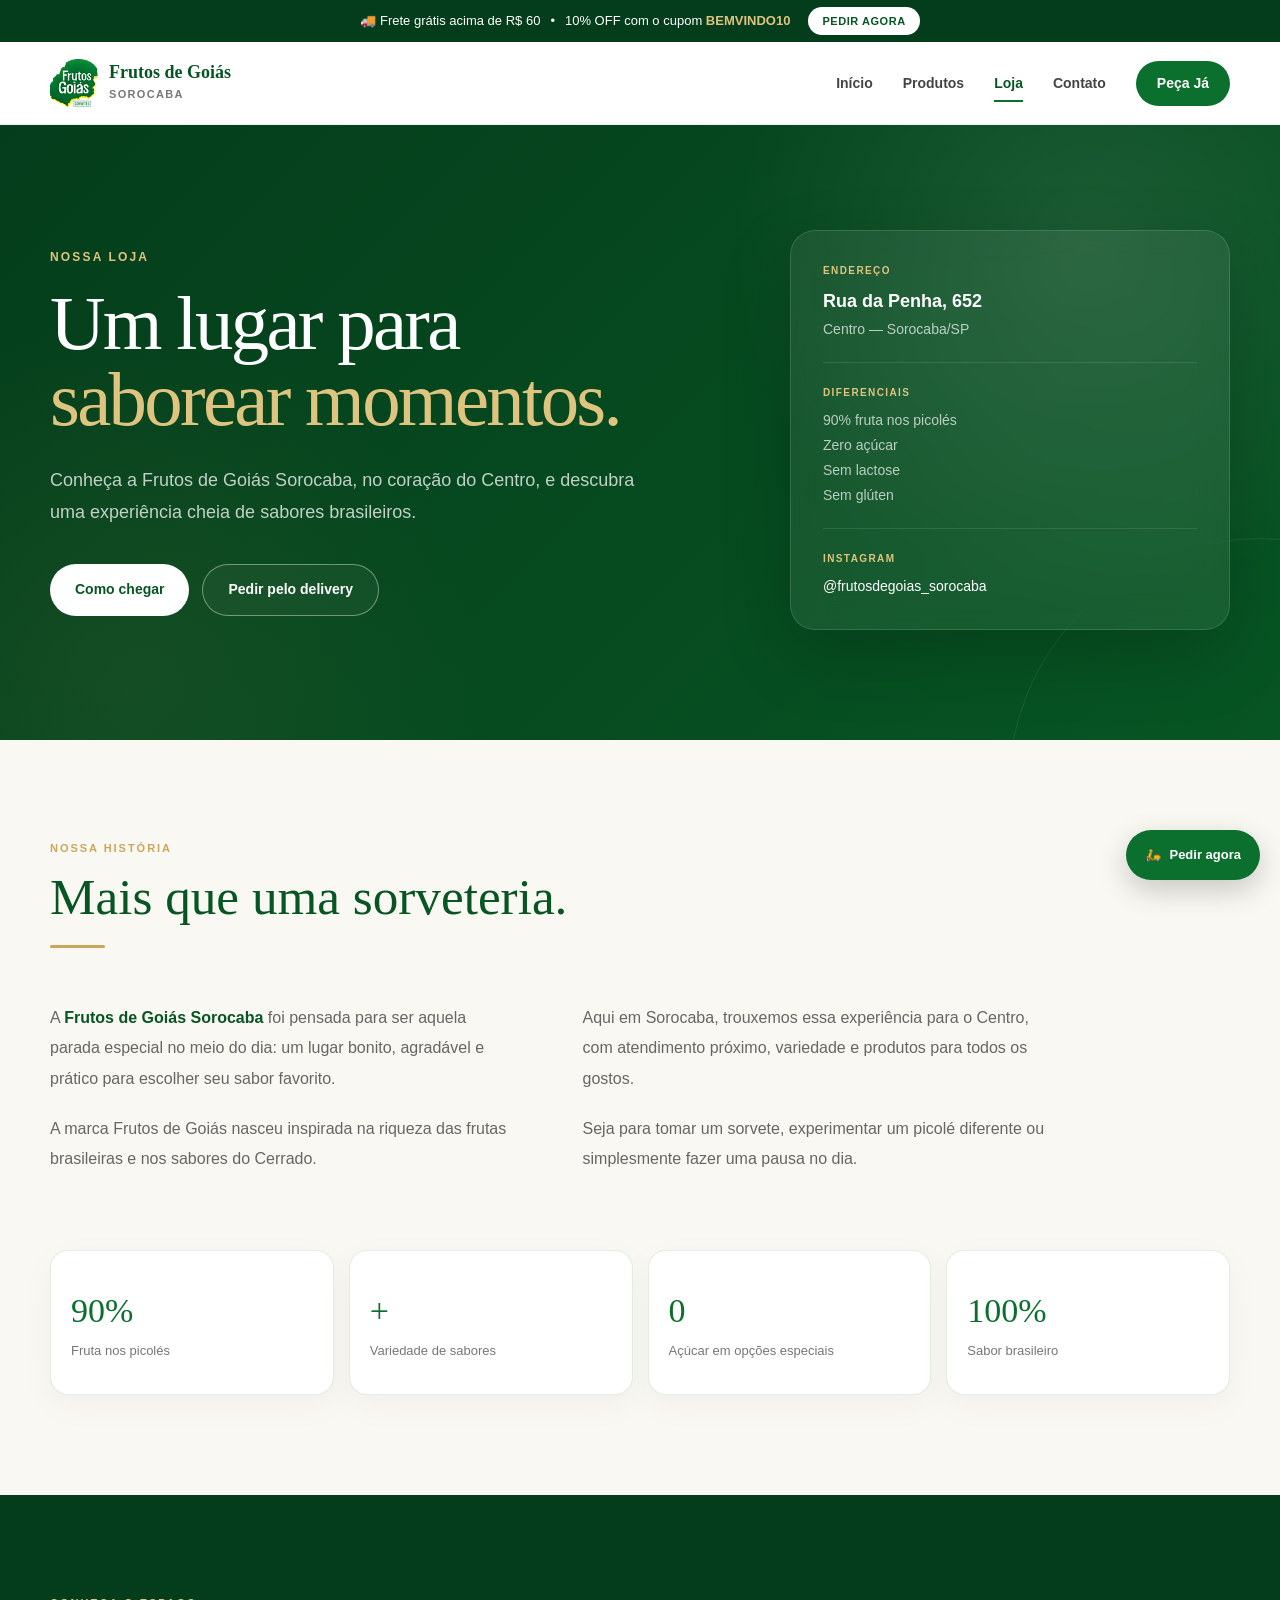
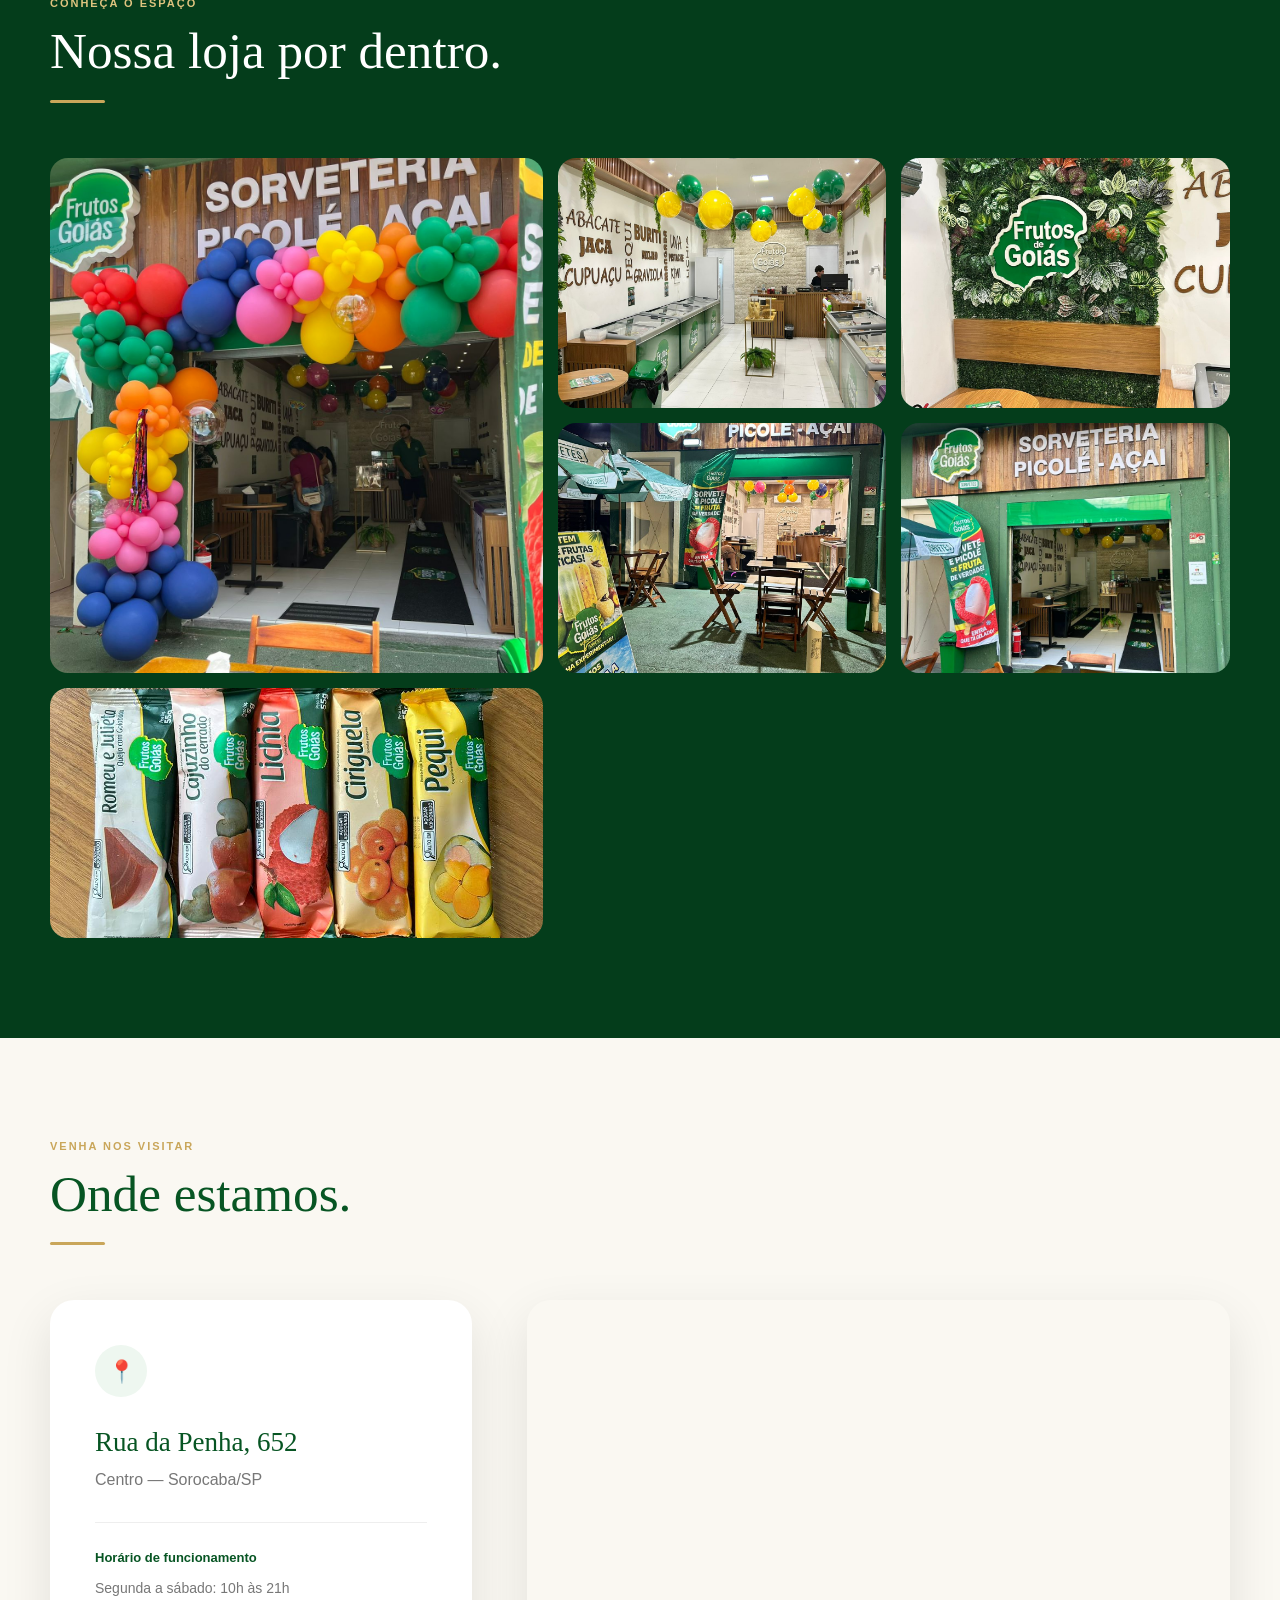
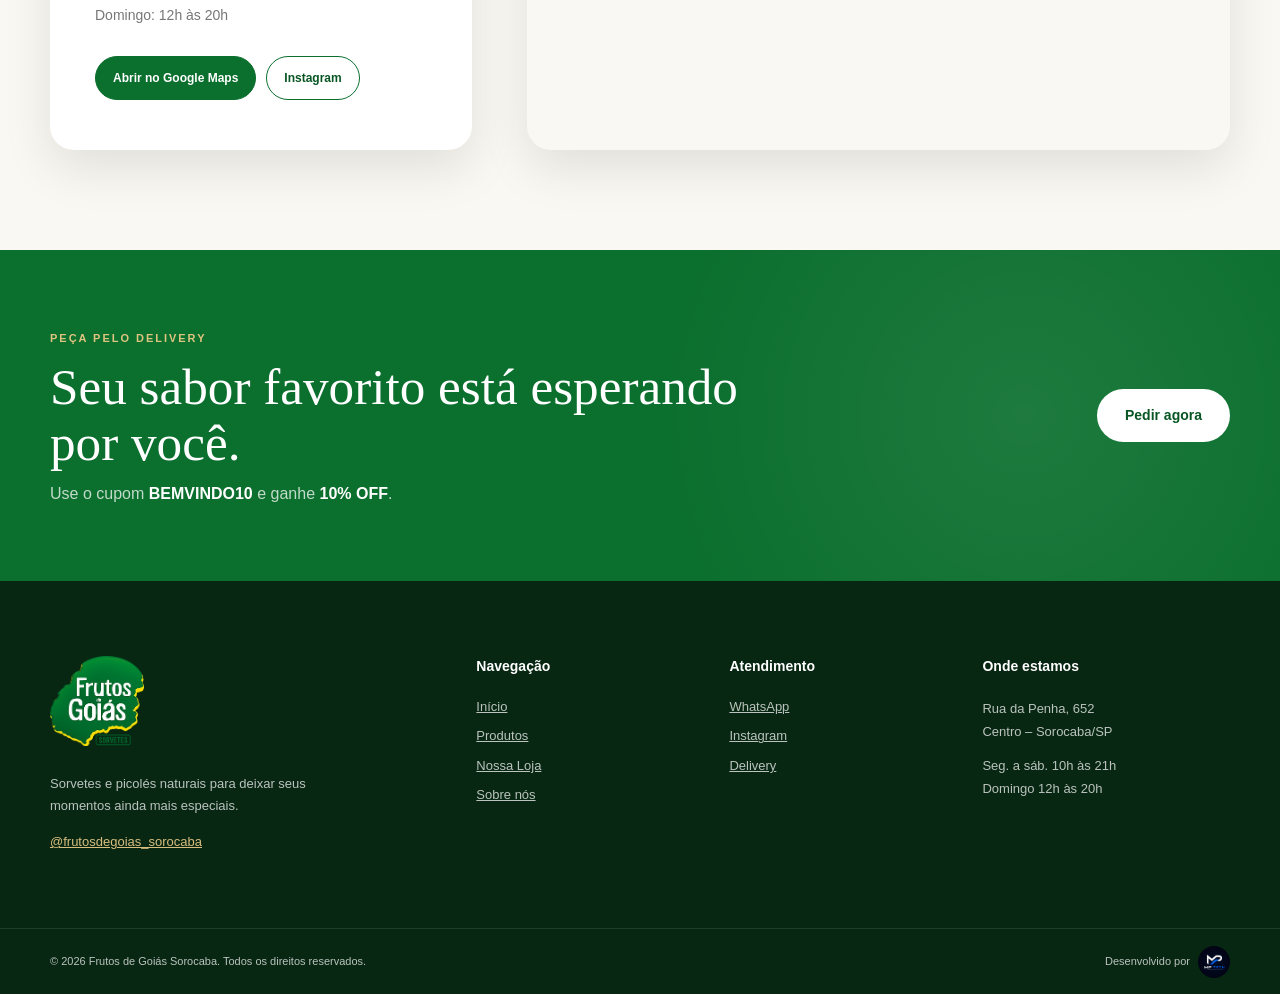
==== commit 9e624dce: "ajustes" ====
--- a/loja.html
+++ b/loja.html
@@ -60,7 +60,7 @@
             <span class="promo-separator">•</span>
 
             <span>
-                10% OFF com o cupom <strong>FRUTA</strong>
+                10% OFF com o cupom <strong>BEMVINDO10</strong>
             </span>
 
             <a href="https://cardapio.datacaixa.com.br/frutos" target="_blank" rel="noopener">
@@ -664,7 +664,7 @@
           </h2>
 
           <p>
-            Use o cupom <strong>FRUTA</strong>
+            Use o cupom <strong>BEMVINDO10</strong>
             e ganhe <strong>10% OFF</strong>.
           </p>
 
@@ -690,111 +690,93 @@
 
 
 
-  <!-- =====================================================
+  <!-- =========================
        FOOTER
-  ====================================================== -->
-
-  <footer class="loja-footer">
-
-    <div class="loja-container loja-footer-main">
-
-
-      <div class="loja-footer-brand">
-
-        <img
-          src="img/LOGO FRUTOS DE GOIAS(1).png"
-          alt="Frutos de Goiás Sorocaba">
+  ========================== -->
+  <footer class="footer">
+
+    <div class="container footer-grid">
+
+      <div class="footer-brand">
+
+        <img src="img/LOGO FRUTOS DE GOIAS(1).png" alt="Frutos de Goiás">
 
         <p>
-          Sabores brasileiros que transformam
-          momentos simples em experiências especiais.
+          Sorvetes e picolés naturais para deixar
+          seus momentos ainda mais especiais.
         </p>
 
-      </div>
-
-
-      <div class="loja-footer-column">
-
-        <strong>
-          Fale conosco
-        </strong>
-
-        <a
-          href="https://wa.me/5515991764745"
-          target="_blank"
-          rel="noopener">
-
-          (15) 99176-4745
-
-        </a>
-
-        <a
-          href="https://wa.me/5515991764745?text=Ol%C3%A1%20gostaria%20de%20trabalhar%20na%20Frutos%20de%20Goi%C3%A1s"
-          target="_blank"
-          rel="noopener">
-
-          Trabalhe Conosco
-
-        </a>
-
-      </div>
-
-
-      <div class="loja-footer-column">
-
-        <strong>
-          Loja
-        </strong>
+        <a href="https://www.instagram.com/frutosdegoias_sorocaba/" target="_blank" rel="noopener">
+          @frutosdegoias_sorocaba
+        </a>
+
+      </div>
+
+
+      <div class="footer-column">
+
+        <h3>Navegação</h3>
+
+        <a href="index.html">Início</a>
+        <a href="produtos.html">Produtos</a>
+        <a href="loja.html">Nossa Loja</a>
+        <a href="#diferenciais">Sobre nós</a>
+
+      </div>
+
+
+      <div class="footer-column">
+
+        <h3>Atendimento</h3>
+
+        <a href="https://wa.me/5515991764745" target="_blank" rel="noopener">
+          WhatsApp
+        </a>
+
+        <a href="https://www.instagram.com/frutosdegoias_sorocaba/" target="_blank" rel="noopener">
+          Instagram
+        </a>
+
+        <a href="https://cardapio.datacaixa.com.br/frutos" target="_blank" rel="noopener"
+          onclick="trackDeliveryClick()">
+          Delivery
+        </a>
+
+        
+
+      </div>
+
+
+      <div class="footer-column footer-location">
+
+        <h3>Onde estamos</h3>
+
+        <p>
+          Rua da Penha, 652<br>
+          Centro – Sorocaba/SP
+        </p>
+
+        <p>
+          Seg. a sáb. 10h às 21h<br>
+          Domingo 12h às 20h
+        </p>
+
+      </div>
+
+    </div>
+
+
+    <div class="footer-bottom">
+
+      <div class="container footer-bottom__inner">
 
         <span>
-          Rua da Penha, 652
+          © 2026 Frutos de Goiás Sorocaba. Todos os direitos reservados.
         </span>
 
-        <span>
-          Centro — Sorocaba/SP
-        </span>
-
-        <span>
-          Seg. a sáb. 10h–21h
-        </span>
-
-        <span>
-          Domingo 12h–20h
-        </span>
-
-      </div>
-
-
-    </div>
-
-
-
-    <!-- FOOTER BOTTOM -->
-
-    <div class="loja-footer-bottom">
-
-      <div class="loja-container loja-footer-bottom-inner">
-
-        <span>
-          © 2026 Frutos de Goiás Sorocaba.
-          Todos os direitos reservados.
-        </span>
-
-
-        <a
-          href="https://www.instagram.com/marlon_patrick009/"
-          target="_blank"
-          rel="noopener"
-          class="loja-mptech">
-
-          <span>
-            Desenvolvido por
-          </span>
-
-          <img
-            src="img/mptech.jpeg"
-            alt="MP Tech">
-
+        <a href="https://mptech.com.br" target="_blank" rel="noopener" class="footer-mptech">
+          <span>Desenvolvido por</span>
+          <img src="img/mptech.jpeg" alt="MP Tech">
         </a>
 
       </div>
--- a/css/loja.css
+++ b/css/loja.css
@@ -1308,174 +1308,81 @@
    FOOTER
 ========================================================= */
 
-.loja-footer {
-
-  background: #032d14;
-
-  color: #fff;
-
-}
-
-.loja-footer-main {
-
-  padding-top: 70px;
-
-  padding-bottom: 60px;
-
+.footer {
+  background: #082713;
+  color: rgba(255, 255, 255, .72);
+}
+
+.footer-grid {
   display: grid;
-
-  grid-template-columns:
-    1.4fr
-    .7fr
-    .9fr;
-
-  gap: 70px;
-
-}
-
-.loja-footer-brand img {
-
+  grid-template-columns: 1.5fr .8fr .8fr 1fr;
+  gap: 55px;
+  padding: 75px 0;
+}
+
+.footer-brand img {
   width: 190px;
-
-  max-height: 75px;
-
+  height: auto;
+  max-height: 90px;
   object-fit: contain;
-
   object-position: left center;
-
-}
-
-.loja-footer-brand p {
-
-  max-width: 330px;
-
-  margin-top: 18px;
-
-  color: rgba(255,255,255,.55);
-
+  margin-bottom: 20px;
+}
+
+.footer-brand p {
+  max-width: 320px;
+  font-size: 13px;
+  line-height: 1.7;
+}
+
+.footer-brand>a {
+  display: inline-block;
+  margin-top: 15px;
+  color: #d7bd7e;
+  font-size: 13px;
+}
+
+.footer-column {
+  display: flex;
+  flex-direction: column;
+  gap: 10px;
+}
+
+.footer-column h3 {
+  margin-bottom: 10px;
+  color: var(--white);
   font-size: 14px;
-
-  line-height: 1.7;
-
-}
-
-.loja-footer-column {
-
+}
+
+.footer-column a {
+  width: fit-content;
+  font-size: 13px;
+  transition: var(--transition);
+}
+
+.footer-column a:hover {
+  color: #d7bd7e;
+}
+
+.footer-column p {
+  font-size: 13px;
+  line-height: 1.8;
+}
+
+.footer-bottom {
+  border-top: 1px solid rgba(255, 255, 255, .1);
+}
+
+.footer-bottom__inner {
+  min-height: 65px;
   display: flex;
-
-  flex-direction: column;
-
-  align-items: flex-start;
-
-  gap: 9px;
-
-}
-
-.loja-footer-column strong {
-
-  margin-bottom: 8px;
-
-  color: var(--dourado-light);
-
+  align-items: center;
+  justify-content: space-between;
+  gap: 20px;
   font-size: 11px;
-
-  letter-spacing: .15em;
-
-  text-transform: uppercase;
-
-}
-
-.loja-footer-column a,
-.loja-footer-column span {
-
-  color: rgba(255,255,255,.65);
-
-  font-size: 14px;
-
-  text-decoration: none;
-
-  line-height: 1.5;
-
-}
-
-.loja-footer-column a:hover {
-
-  color: #fff;
-
-}
-
-
-/* =========================================================
-   FOOTER BOTTOM
-========================================================= */
-
-.loja-footer-bottom {
-
-  border-top:
-    1px solid
-    rgba(255,255,255,.09);
-
-}
-
-.loja-footer-bottom-inner {
-
-  min-height: 78px;
-
-  display: flex;
-
-  align-items: center;
-
-  justify-content: space-between;
-
-  gap: 20px;
-
-}
-
-.loja-footer-bottom-inner > span {
-
-  color: rgba(255,255,255,.42);
-
-  font-size: 12px;
-
-}
-
-.loja-mptech {
-
-  display: inline-flex;
-
-  align-items: center;
-
-  gap: 8px;
-
-  color: rgba(255,255,255,.55);
-
-  font-size: 12px;
-
-  text-decoration: none;
-
-  transition: opacity .25s ease;
-
-}
-
-.loja-mptech img {
-
-  width: 30px;
-
-  height: 30px;
-
-  display: block;
-
-  object-fit: cover;
-
-  border-radius: 50%;
-
-}
-
-.loja-mptech:hover {
-
-  opacity: .7;
-
-}
+}
+
+
 
 
 /* =========================================================
@@ -1533,65 +1440,9 @@
 }
 
 
-/* =========================================================
-   TABLET
-========================================================= */
-
-@media (max-width: 950px) {
-
-  .loja-nav {
-
-    gap: 18px;
-
-  }
-
-  .loja-hero-grid {
-
-    grid-template-columns: 1fr;
-
-    gap: 50px;
-
-  }
-
-  .loja-hero-card {
-
-    max-width: 600px;
-
-  }
-
-  .loja-badges {
-
-    grid-template-columns:
-      repeat(2, 1fr);
-
-  }
-
-  .loja-location {
-
-    grid-template-columns: 1fr;
-
-  }
-
-  .loja-map {
-
-    min-height: 400px;
-
-  }
-
-  .loja-footer-main {
-
-    grid-template-columns:
-      1fr 1fr;
-
-  }
-
-  .loja-footer-brand {
-
-    grid-column: span 2;
-
-  }
-
-}
+
+
+
 
 
 /* =========================================================
@@ -1980,107 +1831,365 @@
   }
 
 
-  /* FOOTER */
-
-  .loja-footer-main {
-
-    padding-top: 50px;
-
-    padding-bottom: 45px;
+  
+
+  /* FLOATING */
+
+  .loja-floating {
+
+    right: 15px;
+
+    bottom: 15px;
+
+    min-height: 48px;
+
+    padding: 0 16px;
+
+  }
+
+}
+
+
+/* =========================================================
+   CELULARES PEQUENOS
+========================================================= */
+
+@media (max-width: 430px) {
+
+  .loja-hero h1 {
+
+    font-size: 42px;
+
+  }
+
+  .loja-section-heading h2 {
+
+    font-size: 34px;
+
+  }
+
+  .loja-badges {
 
     grid-template-columns: 1fr;
 
-    gap: 35px;
-
-  }
-
-  .loja-footer-brand {
-
-    grid-column: auto;
-
-  }
-
-  .loja-footer-brand img {
-
-    width: 170px;
-
-  }
-
-  .loja-footer-bottom-inner {
-
+  }
+
+  .loja-gallery {
+
+    grid-template-columns: 1fr;
+
+    grid-auto-rows: 220px;
+
+  }
+
+  .loja-gallery-large {
+
+    grid-row: auto;
+
+  }
+
+  .loja-gallery figure {
+
+    height: 220px;
+
+  }
+
+}
+
+/* MP TECH */
+
+.footer-mptech {
+  display: inline-flex;
+  align-items: center;
+  gap: 8px;
+  color: inherit;
+  text-decoration: none;
+  transition: opacity .3s ease;
+}
+
+.footer-mptech img {
+  width: 32px;
+  height: 32px;
+  object-fit: cover;
+  display: block;
+  border-radius: 50%;
+}
+
+.footer-mptech:hover {
+  opacity: .7;
+}
+/* =========================================================
+   FOOTER - IGUAL AO INDEX
+========================================================= */
+
+.footer {
+  background: #082713;
+  color: rgba(255, 255, 255, .72);
+}
+
+.footer-grid {
+  display: grid;
+  grid-template-columns: 1.5fr .8fr .8fr 1fr;
+  gap: 55px;
+  padding: 75px 0;
+}
+
+.footer-brand img {
+  width: 190px;
+  height: auto;
+  max-height: 90px;
+  object-fit: contain;
+  object-position: left center;
+  margin-bottom: 20px;
+}
+
+.footer-brand p {
+  max-width: 320px;
+  font-size: 13px;
+  line-height: 1.7;
+}
+
+.footer-brand > a {
+  display: inline-block;
+  margin-top: 15px;
+  color: #d7bd7e;
+  font-size: 13px;
+}
+
+.footer-column {
+  display: flex;
+  flex-direction: column;
+  gap: 10px;
+}
+
+.footer-column h3 {
+  margin-bottom: 10px;
+  color: #fff;
+  font-size: 14px;
+}
+
+.footer-column a {
+  width: fit-content;
+  font-size: 13px;
+  transition: .3s ease;
+}
+
+.footer-column a:hover {
+  color: #d7bd7e;
+}
+
+.footer-column p {
+  font-size: 13px;
+  line-height: 1.8;
+}
+
+.footer-bottom {
+  border-top: 1px solid rgba(255, 255, 255, .1);
+}
+
+.footer-bottom__inner {
+  min-height: 65px;
+  display: flex;
+  align-items: center;
+  justify-content: space-between;
+  gap: 20px;
+  font-size: 11px;
+}
+
+.footer-mptech {
+  display: inline-flex;
+  align-items: center;
+  gap: 8px;
+  color: inherit;
+  text-decoration: none;
+  transition: opacity .3s ease;
+}
+
+.footer-mptech img {
+  width: 32px;
+  height: 32px;
+  object-fit: cover;
+  display: block;
+  border-radius: 50%;
+}
+
+.footer-mptech:hover {
+  opacity: .7;
+}
+
+
+/* =========================
+   FOOTER RESPONSIVO
+========================= */
+
+@media (max-width: 1000px) {
+  .footer-grid {
+    grid-template-columns: repeat(2, 1fr);
+  }
+}
+
+@media (max-width: 768px) {
+  .footer-grid {
+    grid-template-columns: 1fr 1fr;
+    gap: 40px 25px;
+    padding: 55px 0;
+  }
+
+  .footer-brand {
+    grid-column: 1 / -1;
+  }
+
+  .footer-brand img {
+    width: 160px;
+  }
+
+  .footer-bottom__inner {
     min-height: auto;
-
-    padding: 22px 0;
-
+    padding: 20px 0;
     flex-direction: column;
-
-    justify-content: center;
-
-    text-align: center;
-
-  }
-
-
-  /* FLOATING */
-
-  .loja-floating {
-
-    right: 15px;
-
-    bottom: 15px;
-
-    min-height: 48px;
-
-    padding: 0 16px;
-
-  }
-
-}
-
-
-/* =========================================================
-   CELULARES PEQUENOS
-========================================================= */
-
-@media (max-width: 430px) {
-
-  .loja-hero h1 {
-
-    font-size: 42px;
-
-  }
-
-  .loja-section-heading h2 {
-
-    font-size: 34px;
-
-  }
-
-  .loja-badges {
-
-    grid-template-columns: 1fr;
-
-  }
-
-  .loja-gallery {
-
-    grid-template-columns: 1fr;
-
-    grid-auto-rows: 220px;
-
-  }
-
-  .loja-gallery-large {
-
-    grid-row: auto;
-
-  }
-
-  .loja-gallery figure {
-
-    height: 220px;
-
-  }
-
-}
-
+    align-items: flex-start;
+    font-size: 10px;
+  }
+}/* =========================================================
+   CORREÇÃO DO FOOTER — IGUAL AO INDEX
+========================================================= */
+
+.footer {
+  background: #082713;
+  color: rgba(255, 255, 255, .72);
+}
+
+.footer .container {
+  width: min(1180px, calc(100% - 48px));
+  margin: 0 auto;
+}
+
+.footer-grid {
+  display: grid;
+  grid-template-columns: 1.5fr .8fr .8fr 1fr;
+  gap: 55px;
+  padding: 75px 0;
+}
+
+.footer-brand img {
+  width: 190px;
+  height: auto;
+  max-height: 90px;
+  object-fit: contain;
+  object-position: left center;
+  margin-bottom: 20px;
+}
+
+.footer-brand p {
+  max-width: 320px;
+  font-size: 13px;
+  line-height: 1.7;
+}
+
+.footer-brand > a {
+  display: inline-block;
+  margin-top: 15px;
+  color: #d7bd7e;
+  font-size: 13px;
+}
+
+.footer-column {
+  display: flex;
+  flex-direction: column;
+  gap: 10px;
+}
+
+.footer-column h3 {
+  margin-bottom: 10px;
+  color: #fff;
+  font-size: 14px;
+}
+
+.footer-column a {
+  width: fit-content;
+  font-size: 13px;
+  transition: .35s ease;
+}
+
+.footer-column a:hover {
+  color: #d7bd7e;
+}
+
+.footer-column p {
+  font-size: 13px;
+  line-height: 1.8;
+}
+
+.footer-bottom {
+  border-top: 1px solid rgba(255, 255, 255, .1);
+}
+
+.footer-bottom .container {
+  width: min(1180px, calc(100% - 48px));
+  margin: 0 auto;
+}
+
+.footer-bottom__inner {
+  min-height: 65px;
+  display: flex;
+  align-items: center;
+  justify-content: space-between;
+  gap: 20px;
+  font-size: 11px;
+}
+
+.footer-mptech {
+  display: inline-flex;
+  align-items: center;
+  gap: 8px;
+  color: inherit;
+  text-decoration: none;
+  transition: opacity .3s ease;
+}
+
+.footer-mptech img {
+  width: 32px;
+  height: 32px;
+  object-fit: cover;
+  display: block;
+  border-radius: 50%;
+}
+
+.footer-mptech:hover {
+  opacity: .7;
+}
+
+@media (max-width: 1000px) {
+  .footer-grid {
+    grid-template-columns: repeat(2, 1fr);
+  }
+}
+
+@media (max-width: 768px) {
+  .footer .container,
+  .footer-bottom .container {
+    width: min(100% - 48px, 1180px);
+  }
+
+  .footer-grid {
+    grid-template-columns: 1fr 1fr;
+    gap: 40px 25px;
+    padding: 55px 0;
+  }
+
+  .footer-brand {
+    grid-column: 1 / -1;
+  }
+
+  .footer-brand img {
+    width: 160px;
+  }
+
+  .footer-bottom__inner {
+    min-height: auto;
+    padding: 20px 0;
+    flex-direction: column;
+    align-items: flex-start;
+    font-size: 10px;
+  }
+}
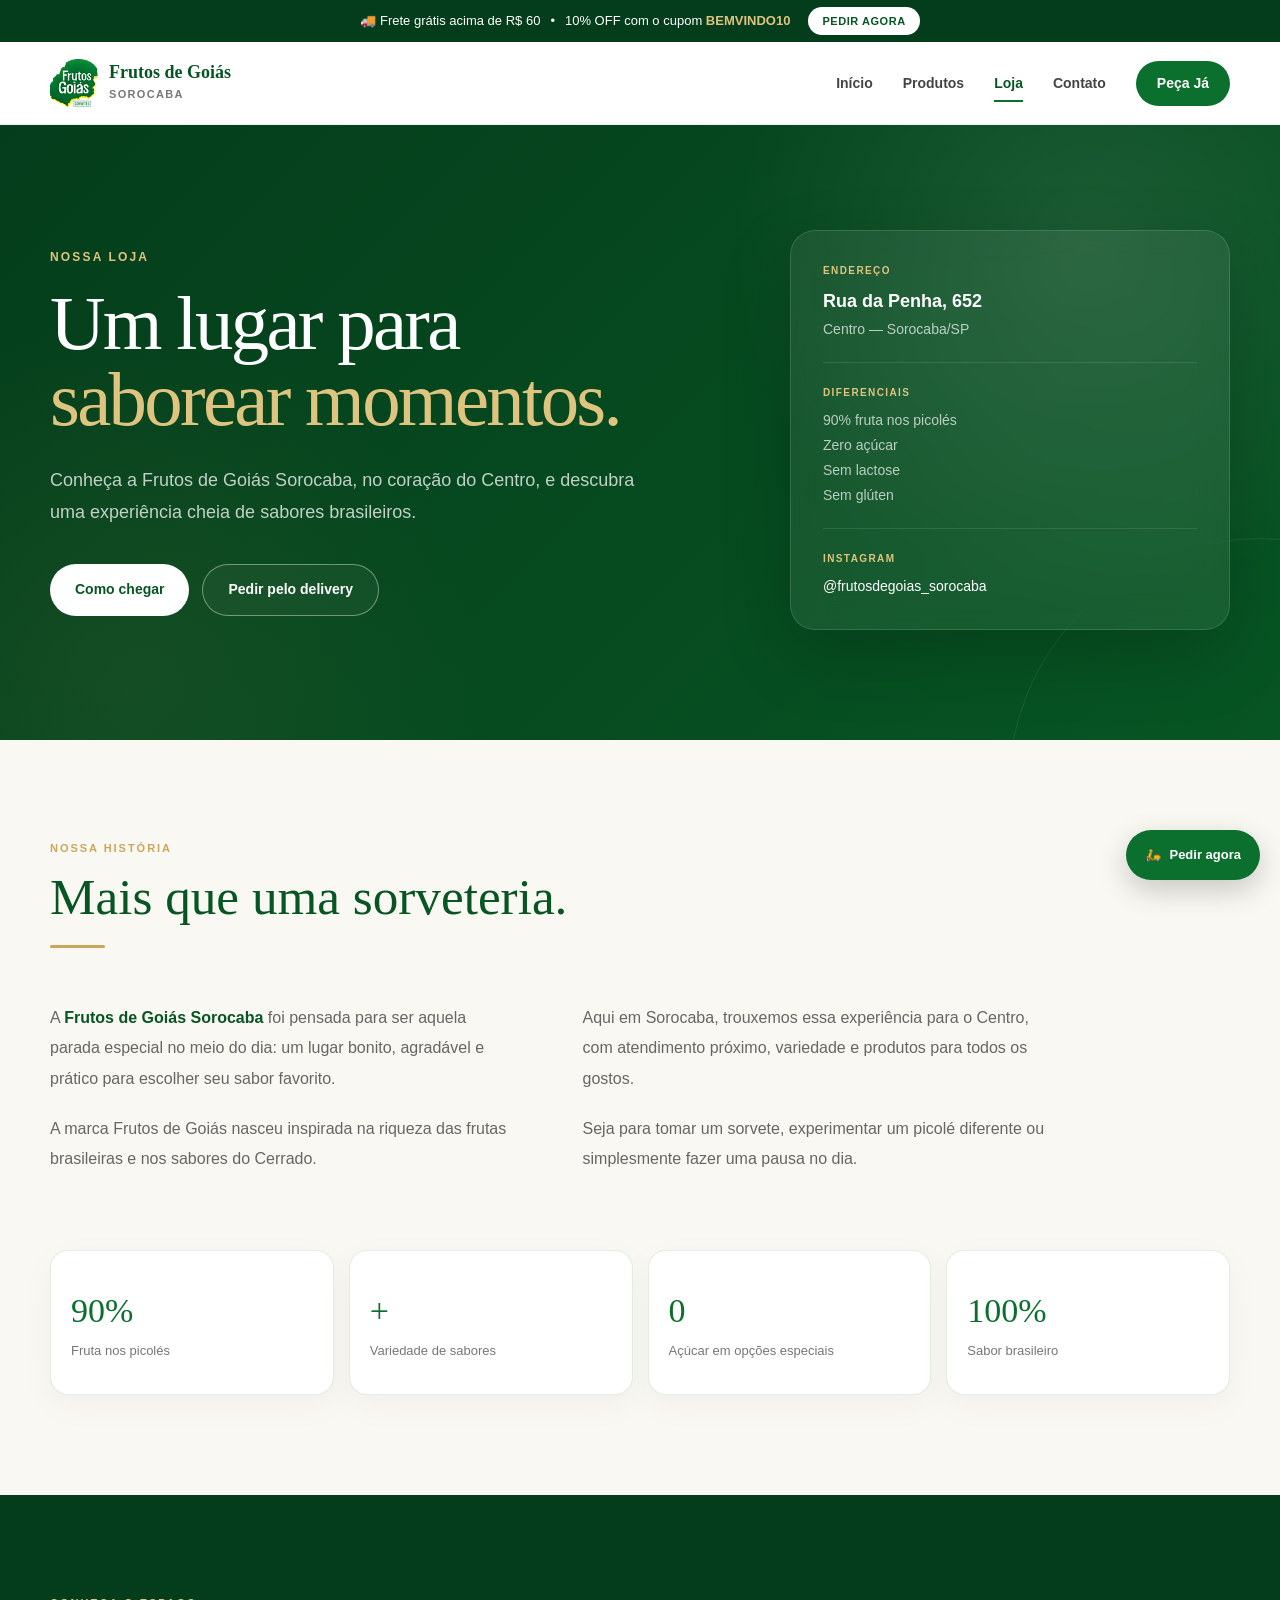
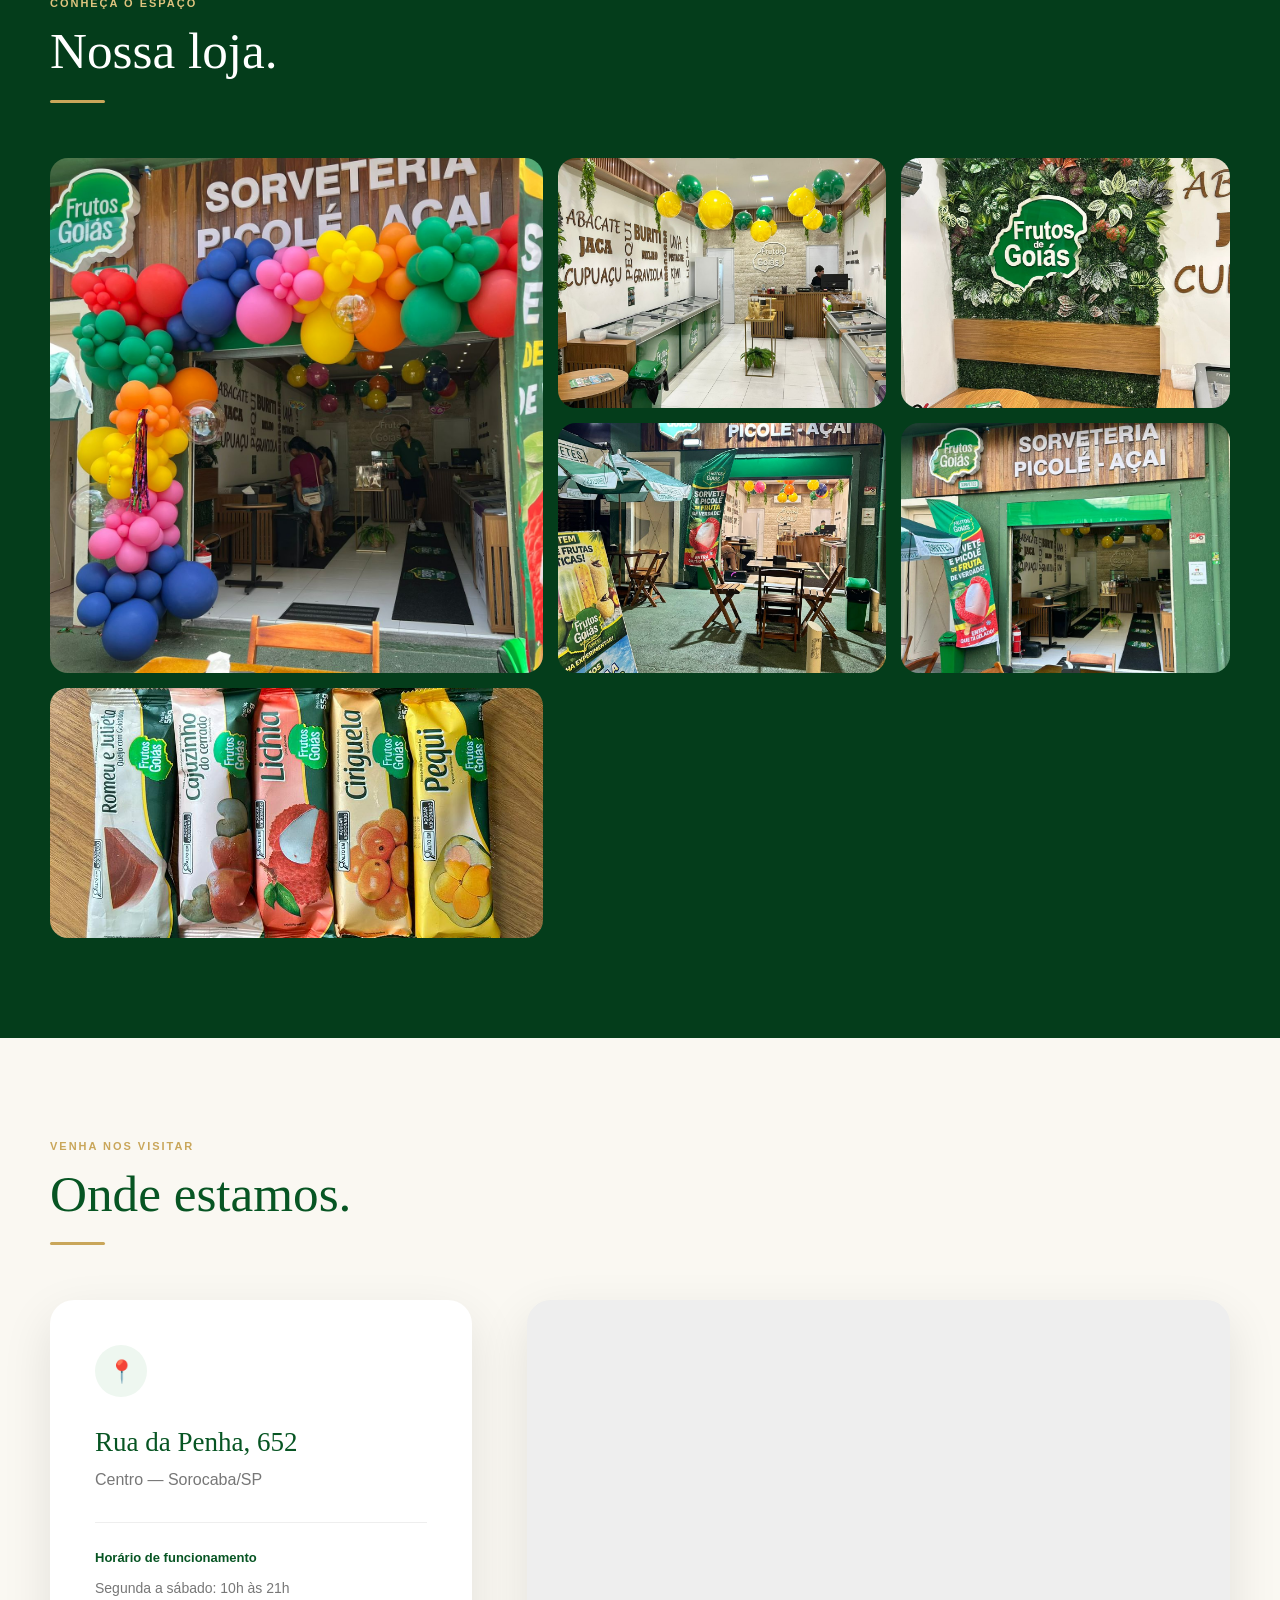
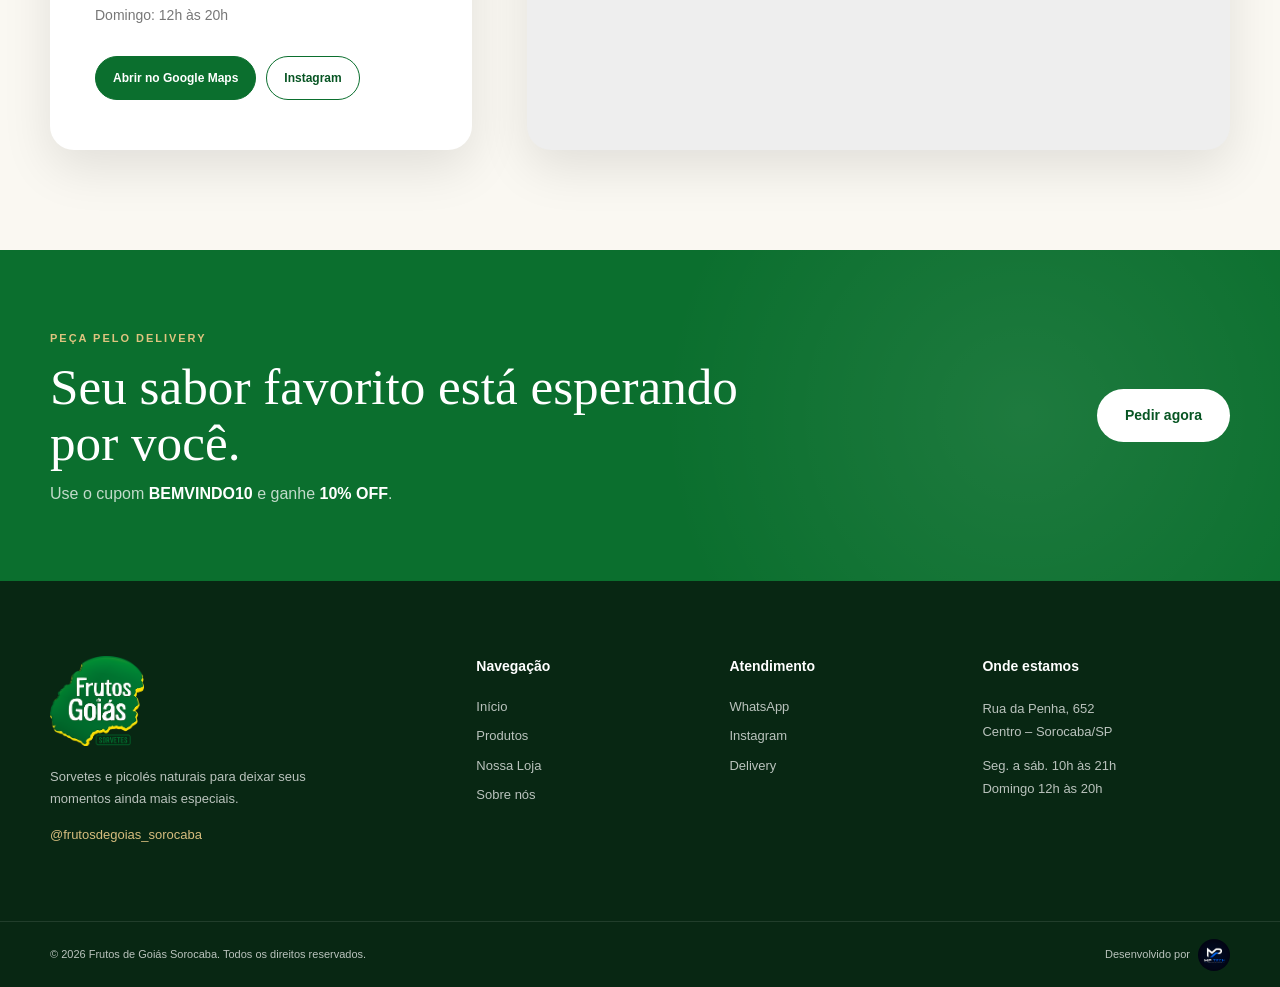
==== commit 3cab23f6: "adionando efeitos para mobile" ====
--- a/loja.html
+++ b/loja.html
@@ -461,7 +461,7 @@
           </span>
 
           <h2>
-            Nossa loja por dentro.
+            Nossa loja.
           </h2>
 
           <div></div>
--- a/css/loja.css
+++ b/css/loja.css
@@ -1,7 +1,7 @@
-
 /* =========================================================
    FRUTOS DE GOIÁS SOROCABA
    LOJA.CSS — PÁGINA DA LOJA
+   VERSÃO REVISADA E CORRIGIDA
 ========================================================= */
 
 
@@ -10,7 +10,6 @@
 ========================================================= */
 
 :root {
-
   --verde: #0b6f2e;
   --verde-dark: #075523;
   --verde-deep: #043d1b;
@@ -22,16 +21,16 @@
   --dourado: #c9a65a;
   --dourado-light: #dfc47f;
 
-  --texto: #222;
-  --texto-light: #666;
-
-  --borda: rgba(11, 111, 46, .12);
-
-  --sombra:
-    0 18px 50px rgba(0, 0, 0, .10);
+  --texto: #222222;
+  --texto-light: #666666;
+
+  --borda: rgba(11, 111, 46, 0.12);
+
+  --sombra: 0 18px 50px rgba(0, 0, 0, 0.10);
 
   --raio: 20px;
 
+  --transicao: 0.25s ease;
 }
 
 
@@ -50,7 +49,6 @@
 }
 
 body {
-
   font-family:
     "DM Sans",
     Arial,
@@ -58,16 +56,18 @@
     sans-serif;
 
   background: var(--creme);
-
   color: var(--texto);
 
   line-height: 1.5;
 
   overflow-x: hidden;
 
+  -webkit-font-smoothing: antialiased;
+  text-rendering: optimizeLegibility;
 }
 
 img {
+  display: block;
   max-width: 100%;
 }
 
@@ -79,94 +79,113 @@
   font-family: inherit;
 }
 
-
-/* =========================================================
-   CONTAINER
+button,
+a {
+  -webkit-tap-highlight-color: transparent;
+}
+
+
+/* =========================================================
+   CONTAINERS
 ========================================================= */
 
 .loja-container {
-
-  width: min(
-    1180px,
-    calc(100% - 40px)
-  );
-
+  width: min(1180px, calc(100% - 40px));
   margin: 0 auto;
-
-}
-
-
-/* =====================================================
+}
+
+.container {
+  width: min(1180px, calc(100% - 48px));
+  margin: 0 auto;
+}
+
+
+/* =========================================================
    PROMOÇÃO
-===================================================== */
+========================================================= */
 
 .produtos-promo {
-    background: var(--verde-deep);
-    color: #fff;
-    font-size: 13px;
+  position: relative;
+  z-index: 1001;
+
+  background: var(--verde-deep);
+  color: var(--branco);
+
+  font-size: 13px;
 }
 
 .produtos-promo__inner {
-    min-height: 42px;
-    display: flex;
-    align-items: center;
-    justify-content: center;
-    gap: 10px;
+  min-height: 42px;
+
+  display: flex;
+  align-items: center;
+  justify-content: center;
+
+  gap: 10px;
+
+  text-align: center;
 }
 
 .produtos-promo strong {
-    color: var(--dourado-light);
+  color: var(--dourado-light);
 }
 
 .produtos-promo a {
-    margin-left: 8px;
-    padding: 6px 14px;
-    border-radius: 30px;
-    background: #fff;
-    color: var(--verde-dark);
-    font-size: 11px;
-    font-weight: 800;
-    letter-spacing: .05em;
-    text-decoration: none;
-    transition: .25s ease;
+  margin-left: 8px;
+
+  padding: 6px 14px;
+
+  border-radius: 30px;
+
+  background: var(--branco);
+  color: var(--verde-dark);
+
+  font-size: 11px;
+  font-weight: 800;
+
+  letter-spacing: 0.05em;
+
+  text-decoration: none;
+
+  transition:
+    transform var(--transicao),
+    background var(--transicao),
+    color var(--transicao);
 }
 
 .produtos-promo a:hover {
-    transform: translateY(-1px);
-}
+  transform: translateY(-1px);
+
+  background: #f5f5f5;
+}
+
 
 /* =========================================================
    HEADER
 ========================================================= */
 
 .loja-header {
-
   position: sticky;
-
   top: 0;
 
   z-index: 1000;
 
-  background: rgba(255,255,255,.96);
-
-  border-bottom: 1px solid rgba(0,0,0,.06);
+  background: rgba(255, 255, 255, 0.96);
+
+  border-bottom: 1px solid rgba(0, 0, 0, 0.06);
 
   backdrop-filter: blur(14px);
-
+  -webkit-backdrop-filter: blur(14px);
 }
 
 .loja-header-inner {
-
   min-height: 82px;
 
   display: flex;
-
   align-items: center;
-
   justify-content: space-between;
 
   gap: 30px;
-
 }
 
 
@@ -175,39 +194,29 @@
 ========================================================= */
 
 .loja-brand {
-
   display: inline-flex;
-
   align-items: center;
 
   gap: 11px;
 
+  flex-shrink: 0;
+
   text-decoration: none;
-
-  flex-shrink: 0;
-
 }
 
 .loja-brand img {
-
   width: 48px;
-
   height: 48px;
 
   object-fit: contain;
-
 }
 
 .loja-brand div {
-
   display: flex;
-
   flex-direction: column;
-
 }
 
 .loja-brand strong {
-
   color: var(--verde-dark);
 
   font-family:
@@ -216,25 +225,20 @@
     serif;
 
   font-size: 18px;
-
   line-height: 1.1;
-
 }
 
 .loja-brand span {
-
   margin-top: 3px;
 
-  color: #777;
+  color: #777777;
 
   font-size: 11px;
-
   font-weight: 700;
 
-  letter-spacing: .12em;
+  letter-spacing: 0.12em;
 
   text-transform: uppercase;
-
 }
 
 
@@ -243,121 +247,98 @@
 ========================================================= */
 
 .loja-nav {
-
   display: flex;
-
   align-items: center;
 
   gap: 30px;
-
 }
 
 .loja-nav a {
-
   position: relative;
 
-  color: #444;
+  color: #444444;
 
   font-size: 14px;
-
   font-weight: 600;
 
   text-decoration: none;
 
-  transition: color .25s ease;
-
+  transition: color var(--transicao);
 }
 
 .loja-nav a::after {
-
   content: "";
 
   position: absolute;
 
   left: 0;
-
   bottom: -8px;
 
   width: 0;
-
   height: 2px;
 
   background: var(--verde);
 
-  transition: width .25s ease;
-
+  transition: width var(--transicao);
 }
 
 .loja-nav a:hover {
-
   color: var(--verde);
-
 }
 
 .loja-nav a:hover::after {
-
   width: 100%;
-
 }
 
 .loja-nav a.active {
-
   color: var(--verde-dark);
-
 }
 
 .loja-nav a.active::after {
-
   width: 100%;
-
-}
-
-
-/* BOTÃO PEÇA JÁ */
+}
+
+
+/* =========================================================
+   BOTÃO PEÇA JÁ
+========================================================= */
 
 .loja-nav .loja-nav-button {
-
   padding: 12px 21px;
 
   border-radius: 999px;
 
   background: var(--verde);
-
-  color: #fff;
-
+  color: var(--branco);
+
+  transition:
+    transform var(--transicao),
+    background var(--transicao);
 }
 
 .loja-nav .loja-nav-button::after {
-
   display: none;
-
 }
 
 .loja-nav .loja-nav-button:hover {
-
   background: var(--verde-dark);
-
-  color: #fff;
+  color: var(--branco);
 
   transform: translateY(-1px);
-
-}
-
-
-/* =========================================================
-   MENU MOBILE
+}
+
+
+/* =========================================================
+   MENU MOBILE — BOTÃO
 ========================================================= */
 
 .loja-menu-button {
-
   display: none;
 
   width: 44px;
-
   height: 44px;
 
   border: 0;
-
   border-radius: 50%;
 
   background: var(--verde-light);
@@ -365,56 +346,143 @@
   cursor: pointer;
 
   align-items: center;
-
   justify-content: center;
 
   flex-direction: column;
 
   gap: 5px;
 
+  flex-shrink: 0;
+
+  transition:
+    background var(--transicao),
+    transform var(--transicao);
+}
+
+.loja-menu-button:hover {
+  background: #e2f0e6;
+}
+
+.loja-menu-button:active {
+  transform: scale(0.96);
 }
 
 .loja-menu-button span {
-
   width: 20px;
-
   height: 2px;
 
   background: var(--verde-dark);
 
   border-radius: 10px;
 
-  transition: .25s ease;
-
+  transition:
+    transform var(--transicao),
+    opacity var(--transicao);
 }
 
 .loja-menu-button.open span:nth-child(1) {
-
   transform:
     translateY(7px)
     rotate(45deg);
-
 }
 
 .loja-menu-button.open span:nth-child(2) {
-
   opacity: 0;
-
 }
 
 .loja-menu-button.open span:nth-child(3) {
-
   transform:
     translateY(-7px)
     rotate(-45deg);
-
-}
-
+}
+
+
+/* =========================================================
+   MENU MOBILE
+========================================================= */
 
 .loja-mobile-menu {
+  position: absolute;
+
+  top: 100%;
+  left: 0;
+  right: 0;
 
   display: none;
 
+  flex-direction: column;
+
+  padding: 12px 15px 18px;
+
+  background: var(--branco);
+
+  border-top: 1px solid rgba(0, 0, 0, 0.05);
+
+  box-shadow:
+    0 15px 35px rgba(0, 0, 0, 0.10);
+
+  opacity: 0;
+  visibility: hidden;
+
+  transform: translateY(-10px);
+
+  transition:
+    opacity var(--transicao),
+    transform var(--transicao),
+    visibility var(--transicao);
+}
+
+.loja-mobile-menu.open {
+  opacity: 1;
+  visibility: visible;
+
+  transform: translateY(0);
+}
+
+.loja-mobile-menu a {
+  padding: 14px 10px;
+
+  border-bottom: 1px solid #eeeeee;
+
+  color: #444444;
+
+  font-size: 15px;
+  font-weight: 600;
+
+  text-decoration: none;
+
+  transition:
+    color var(--transicao),
+    background var(--transicao);
+}
+
+.loja-mobile-menu a:hover {
+  color: var(--verde);
+}
+
+.loja-mobile-menu a:last-child {
+  border-bottom: 0;
+}
+
+.loja-mobile-menu a.active {
+  color: var(--verde);
+}
+
+.loja-mobile-menu .mobile-order {
+  margin-top: 10px;
+
+  border: 0;
+  border-radius: 999px;
+
+  background: var(--verde);
+  color: var(--branco);
+
+  text-align: center;
+}
+
+.loja-mobile-menu .mobile-order:hover {
+  background: var(--verde-dark);
+  color: var(--branco);
 }
 
 
@@ -423,59 +491,51 @@
 ========================================================= */
 
 .loja-hero {
-
   position: relative;
 
   padding: 105px 0 110px;
 
   background:
-
     radial-gradient(
       circle at 85% 20%,
-      rgba(255,255,255,.09),
+      rgba(255, 255, 255, 0.09),
       transparent 30%
     ),
-
     radial-gradient(
       circle at 10% 90%,
-      rgba(201,166,90,.08),
+      rgba(201, 166, 90, 0.08),
       transparent 28%
     ),
-
     linear-gradient(
       135deg,
       var(--verde-deep),
       var(--verde-dark)
     );
 
-  color: #fff;
+  color: var(--branco);
 
   overflow: hidden;
-
 }
 
 .loja-hero::before {
-
   content: "";
 
   position: absolute;
 
   width: 500px;
-
   height: 500px;
 
   right: -230px;
-
   bottom: -300px;
 
-  border: 1px solid rgba(255,255,255,.08);
+  border: 1px solid rgba(255, 255, 255, 0.08);
 
   border-radius: 50%;
 
+  pointer-events: none;
 }
 
 .loja-hero-grid {
-
   position: relative;
 
   z-index: 1;
@@ -484,12 +544,11 @@
 
   grid-template-columns:
     minmax(0, 1.2fr)
-    minmax(320px, .8fr);
+    minmax(320px, 0.8fr);
 
   gap: 80px;
 
   align-items: center;
-
 }
 
 
@@ -498,13 +557,10 @@
 ========================================================= */
 
 .loja-hero-content {
-
   max-width: 690px;
-
 }
 
 .loja-eyebrow {
-
   display: inline-flex;
 
   margin-bottom: 20px;
@@ -512,15 +568,12 @@
   color: var(--dourado-light);
 
   font-size: 12px;
-
   font-weight: 800;
 
-  letter-spacing: .18em;
-
+  letter-spacing: 0.18em;
 }
 
 .loja-hero h1 {
-
   margin: 0;
 
   font-family:
@@ -533,32 +586,27 @@
 
   font-weight: 500;
 
-  line-height: .98;
-
-  letter-spacing: -.035em;
-
+  line-height: 0.98;
+
+  letter-spacing: -0.035em;
 }
 
 .loja-hero h1 span {
-
   display: block;
 
   color: var(--dourado-light);
-
 }
 
 .loja-hero-description {
-
   max-width: 590px;
 
   margin-top: 27px;
 
-  color: rgba(255,255,255,.75);
+  color: rgba(255, 255, 255, 0.75);
 
   font-size: 18px;
 
   line-height: 1.8;
-
 }
 
 
@@ -567,9 +615,7 @@
 ========================================================= */
 
 .loja-hero-buttons {
-
   display: flex;
-
   align-items: center;
 
   gap: 13px;
@@ -577,11 +623,9 @@
   margin-top: 35px;
 
   flex-wrap: wrap;
-
 }
 
 .loja-button {
-
   min-height: 52px;
 
   padding: 0 25px;
@@ -589,60 +633,47 @@
   display: inline-flex;
 
   align-items: center;
-
   justify-content: center;
 
   border-radius: 999px;
 
   font-size: 14px;
-
   font-weight: 800;
 
   text-decoration: none;
 
   transition:
-    transform .25s ease,
-    background .25s ease,
-    border .25s ease;
-
+    transform var(--transicao),
+    background var(--transicao),
+    border var(--transicao),
+    color var(--transicao);
 }
 
 .loja-button:hover {
-
   transform: translateY(-2px);
-
 }
 
 .loja-button-light {
-
-  background: #fff;
-
+  background: var(--branco);
   color: var(--verde-dark);
-
 }
 
 .loja-button-light:hover {
-
   background: #f5f5f5;
-
 }
 
 .loja-button-outline {
-
-  border: 1px solid rgba(255,255,255,.4);
-
-  color: #fff;
-
-  background: rgba(255,255,255,.04);
-
+  border: 1px solid rgba(255, 255, 255, 0.4);
+
+  color: var(--branco);
+
+  background: rgba(255, 255, 255, 0.04);
 }
 
 .loja-button-outline:hover {
-
-  border-color: #fff;
-
-  background: rgba(255,255,255,.09);
-
+  border-color: var(--branco);
+
+  background: rgba(255, 255, 255, 0.09);
 }
 
 
@@ -651,92 +682,77 @@
 ========================================================= */
 
 .loja-hero-card {
-
   padding: 32px;
 
   border:
     1px solid
-    rgba(255,255,255,.13);
+    rgba(255, 255, 255, 0.13);
 
   border-radius: 25px;
 
   background:
-    rgba(255,255,255,.07);
+    rgba(255, 255, 255, 0.07);
 
   box-shadow:
     0 25px 70px
-    rgba(0,0,0,.18);
-
-  backdrop-filter:
-    blur(16px);
-
+    rgba(0, 0, 0, 0.18);
+
+  backdrop-filter: blur(16px);
+  -webkit-backdrop-filter: blur(16px);
 }
 
 .loja-card-item {
-
   display: flex;
 
   flex-direction: column;
 
   gap: 4px;
-
 }
 
 .loja-card-item small {
-
   margin-bottom: 6px;
 
   color: var(--dourado-light);
 
   font-size: 10px;
-
   font-weight: 800;
 
-  letter-spacing: .14em;
-
+  letter-spacing: 0.14em;
 }
 
 .loja-card-item strong {
-
-  color: #fff;
+  color: var(--branco);
 
   font-size: 18px;
-
 }
 
 .loja-card-item span {
-
-  color: rgba(255,255,255,.7);
+  color: rgba(255, 255, 255, 0.7);
 
   font-size: 14px;
-
 }
 
 .loja-card-item a {
-
-  color: #fff;
+  color: var(--branco);
 
   font-size: 14px;
 
   text-decoration: none;
 
+  transition: color var(--transicao);
 }
 
 .loja-card-item a:hover {
-
   color: var(--dourado-light);
-
 }
 
 .loja-card-line {
-
   height: 1px;
 
   margin: 22px 0;
 
   background:
-    rgba(255,255,255,.11);
-
+    rgba(255, 255, 255, 0.11);
 }
 
 
@@ -745,23 +761,17 @@
 ========================================================= */
 
 .loja-section {
-
   padding: 100px 0;
-
 }
 
 .loja-section-light {
-
   background: var(--creme);
-
 }
 
 .loja-gallery-section {
-
   background: var(--verde-deep);
 
-  color: #fff;
-
+  color: var(--branco);
 }
 
 
@@ -770,15 +780,12 @@
 ========================================================= */
 
 .loja-section-heading {
-
   max-width: 720px;
 
   margin-bottom: 55px;
-
 }
 
 .loja-section-heading > span {
-
   display: block;
 
   margin-bottom: 12px;
@@ -786,15 +793,12 @@
   color: var(--dourado);
 
   font-size: 11px;
-
   font-weight: 800;
 
-  letter-spacing: .18em;
-
+  letter-spacing: 0.18em;
 }
 
 .loja-section-heading h2 {
-
   font-family:
     Georgia,
     "Times New Roman",
@@ -808,13 +812,10 @@
   font-weight: 500;
 
   line-height: 1.1;
-
 }
 
 .loja-section-heading > div {
-
   width: 55px;
-
   height: 3px;
 
   margin-top: 20px;
@@ -822,19 +823,14 @@
   border-radius: 10px;
 
   background: var(--dourado);
-
 }
 
 .loja-heading-light h2 {
-
-  color: #fff;
-
+  color: var(--branco);
 }
 
 .loja-heading-light > span {
-
   color: var(--dourado-light);
-
 }
 
 
@@ -843,7 +839,6 @@
 ========================================================= */
 
 .loja-about {
-
   display: grid;
 
   grid-template-columns: 1fr 1fr;
@@ -851,11 +846,9 @@
   gap: 65px;
 
   max-width: 1000px;
-
 }
 
 .loja-about p {
-
   margin-bottom: 20px;
 
   color: var(--texto-light);
@@ -863,13 +856,10 @@
   font-size: 16px;
 
   line-height: 1.9;
-
 }
 
 .loja-about strong {
-
   color: var(--verde-dark);
-
 }
 
 
@@ -878,7 +868,6 @@
 ========================================================= */
 
 .loja-badges {
-
   display: grid;
 
   grid-template-columns:
@@ -887,11 +876,9 @@
   gap: 15px;
 
   margin-top: 55px;
-
 }
 
 .loja-badges > div {
-
   min-height: 145px;
 
   padding: 25px 20px;
@@ -908,38 +895,34 @@
 
   border-radius: 18px;
 
-  background: #fff;
+  background: var(--branco);
 
   box-shadow:
     0 10px 35px
-    rgba(0,0,0,.04);
-
+    rgba(0, 0, 0, 0.04);
 }
 
 .loja-badges strong {
-
   color: var(--verde);
 
   font-family:
     Georgia,
+    "Times New Roman",
     serif;
 
   font-size: 34px;
 
   font-weight: 500;
-
 }
 
 .loja-badges span {
-
   margin-top: 6px;
 
-  color: #777;
+  color: #777777;
 
   font-size: 13px;
 
   line-height: 1.4;
-
 }
 
 
@@ -948,7 +931,6 @@
 ========================================================= */
 
 .loja-gallery {
-
   display: grid;
 
   grid-template-columns:
@@ -959,11 +941,9 @@
   grid-auto-rows: 250px;
 
   gap: 15px;
-
 }
 
 .loja-gallery figure {
-
   position: relative;
 
   margin: 0;
@@ -972,20 +952,15 @@
 
   border-radius: 18px;
 
-  background: #123;
-
+  background: #123333;
 }
 
 .loja-gallery-large {
-
   grid-row: span 2;
-
 }
 
 .loja-gallery img {
-
   width: 100%;
-
   height: 100%;
 
   display: block;
@@ -993,14 +968,11 @@
   object-fit: cover;
 
   transition:
-    transform .7s ease;
-
+    transform 0.7s ease;
 }
 
 .loja-gallery figure:hover img {
-
   transform: scale(1.06);
-
 }
 
 
@@ -1009,42 +981,35 @@
 ========================================================= */
 
 .loja-location {
-
   display: grid;
 
   grid-template-columns:
-    .75fr
+    0.75fr
     1.25fr;
 
   gap: 55px;
 
   align-items: stretch;
-
 }
 
 .loja-location-info {
-
   padding: 45px;
 
   border-radius: 24px;
 
-  background: #fff;
+  background: var(--branco);
 
   box-shadow:
     var(--sombra);
-
 }
 
 .loja-location-icon {
-
   width: 52px;
-
   height: 52px;
 
   display: flex;
 
   align-items: center;
-
   justify-content: center;
 
   border-radius: 50%;
@@ -1052,35 +1017,30 @@
   background: var(--verde-light);
 
   font-size: 22px;
-
 }
 
 .loja-location-info h3 {
-
   margin-top: 25px;
 
   color: var(--verde-dark);
 
   font-family:
     Georgia,
+    "Times New Roman",
     serif;
 
   font-size: 27px;
 
   font-weight: 500;
-
 }
 
 .loja-location-info > p {
-
   margin-top: 5px;
 
-  color: #777;
-
+  color: #777777;
 }
 
 .loja-hours {
-
   display: flex;
 
   flex-direction: column;
@@ -1093,30 +1053,24 @@
 
   border-top:
     1px solid
-    #eee;
-
+    #eeeeee;
 }
 
 .loja-hours strong {
-
   margin-bottom: 5px;
 
   color: var(--verde-dark);
 
   font-size: 13px;
-
 }
 
 .loja-hours span {
-
-  color: #777;
+  color: #777777;
 
   font-size: 14px;
-
 }
 
 .loja-location-buttons {
-
   display: flex;
 
   gap: 10px;
@@ -1124,11 +1078,9 @@
   margin-top: 30px;
 
   flex-wrap: wrap;
-
 }
 
 .loja-location-buttons a {
-
   padding: 12px 17px;
 
   border-radius: 999px;
@@ -1140,31 +1092,35 @@
   color: var(--verde-dark);
 
   font-size: 12px;
-
   font-weight: 800;
 
   text-decoration: none;
 
-  transition: .25s ease;
-
+  transition:
+    transform var(--transicao),
+    background var(--transicao),
+    color var(--transicao);
 }
 
 .loja-location-buttons a:first-child {
-
   background: var(--verde);
 
-  color: #fff;
-
+  color: var(--branco);
 }
 
 .loja-location-buttons a:hover {
-
   transform: translateY(-2px);
-
+}
+
+.loja-location-buttons a:first-child:hover {
+  background: var(--verde-dark);
+}
+
+.loja-location-buttons a:not(:first-child):hover {
+  background: var(--verde-light);
 }
 
 .loja-map {
-
   min-height: 450px;
 
   overflow: hidden;
@@ -1174,12 +1130,11 @@
   box-shadow:
     var(--sombra);
 
+  background: #eeeeee;
 }
 
 .loja-map iframe {
-
   width: 100%;
-
   height: 100%;
 
   min-height: 450px;
@@ -1187,7 +1142,6 @@
   display: block;
 
   border: 0;
-
 }
 
 
@@ -1196,58 +1150,47 @@
 ========================================================= */
 
 .loja-cta {
-
   padding: 75px 0;
 
   background:
     radial-gradient(
       circle at 80% 50%,
-      rgba(255,255,255,.08),
+      rgba(255, 255, 255, 0.08),
       transparent 35%
     ),
-
     var(--verde);
 
-  color: #fff;
-
+  color: var(--branco);
 }
 
 .loja-cta-inner {
-
   display: flex;
 
   align-items: center;
-
   justify-content: space-between;
 
   gap: 45px;
-
 }
 
 .loja-cta-inner > div {
-
   max-width: 700px;
-
 }
 
 .loja-cta-inner span {
-
   color: var(--dourado-light);
 
   font-size: 11px;
-
   font-weight: 800;
 
-  letter-spacing: .18em;
-
+  letter-spacing: 0.18em;
 }
 
 .loja-cta h2 {
-
   margin-top: 10px;
 
   font-family:
     Georgia,
+    "Times New Roman",
     serif;
 
   font-size:
@@ -1256,51 +1199,45 @@
   font-weight: 500;
 
   line-height: 1.08;
-
 }
 
 .loja-cta p {
-
   margin-top: 12px;
 
-  color: rgba(255,255,255,.75);
+  color: rgba(255, 255, 255, 0.75);
 
   font-size: 16px;
-
 }
 
 .loja-cta p strong {
-
-  color: #fff;
-
+  color: var(--branco);
 }
 
 .loja-cta-inner > a {
-
   flex-shrink: 0;
 
   padding: 16px 28px;
 
   border-radius: 999px;
 
-  background: #fff;
+  background: var(--branco);
 
   color: var(--verde-dark);
 
   font-size: 14px;
-
   font-weight: 800;
 
   text-decoration: none;
 
-  transition: .25s ease;
-
+  transition:
+    transform var(--transicao),
+    background var(--transicao);
 }
 
 .loja-cta-inner > a:hover {
-
   transform: translateY(-3px);
 
+  background: #f5f5f5;
 }
 
 
@@ -1310,54 +1247,98 @@
 
 .footer {
   background: #082713;
-  color: rgba(255, 255, 255, .72);
+
+  color: rgba(255, 255, 255, 0.72);
+}
+
+.footer .container {
+  width: min(1180px, calc(100% - 48px));
+
+  margin: 0 auto;
 }
 
 .footer-grid {
   display: grid;
-  grid-template-columns: 1.5fr .8fr .8fr 1fr;
+
+  grid-template-columns:
+    1.5fr
+    0.8fr
+    0.8fr
+    1fr;
+
   gap: 55px;
+
   padding: 75px 0;
 }
 
 .footer-brand img {
   width: 190px;
   height: auto;
+
   max-height: 90px;
+
   object-fit: contain;
   object-position: left center;
+
   margin-bottom: 20px;
 }
 
 .footer-brand p {
   max-width: 320px;
+
   font-size: 13px;
+
   line-height: 1.7;
 }
 
-.footer-brand>a {
+.footer-brand > a {
   display: inline-block;
+
   margin-top: 15px;
+
   color: #d7bd7e;
+
   font-size: 13px;
+
+  text-decoration: none;
+
+  transition:
+    color var(--transicao),
+    opacity var(--transicao);
+}
+
+.footer-brand > a:hover {
+  opacity: 0.8;
 }
 
 .footer-column {
   display: flex;
+
   flex-direction: column;
+
   gap: 10px;
 }
 
 .footer-column h3 {
   margin-bottom: 10px;
-  color: var(--white);
+
+  color: var(--branco);
+
   font-size: 14px;
 }
 
 .footer-column a {
   width: fit-content;
+
+  color: inherit;
+
   font-size: 13px;
-  transition: var(--transition);
+
+  text-decoration: none;
+
+  transition:
+    color var(--transicao),
+    opacity var(--transicao);
 }
 
 .footer-column a:hover {
@@ -1366,672 +1347,455 @@
 
 .footer-column p {
   font-size: 13px;
+
   line-height: 1.8;
 }
 
 .footer-bottom {
-  border-top: 1px solid rgba(255, 255, 255, .1);
+  border-top:
+    1px solid
+    rgba(255, 255, 255, 0.1);
+}
+
+.footer-bottom .container {
+  width: min(1180px, calc(100% - 48px));
+
+  margin: 0 auto;
 }
 
 .footer-bottom__inner {
   min-height: 65px;
+
   display: flex;
+
   align-items: center;
   justify-content: space-between;
+
   gap: 20px;
+
   font-size: 11px;
 }
-
-
-
-
-/* =========================================================
-   BOTÃO FLUTUANTE
-========================================================= */
-
-.loja-floating {
-
-  position: fixed;
-
-  right: 20px;
-
-  bottom: 20px;
-
-  z-index: 900;
-
-  min-height: 50px;
-
-  padding: 0 19px;
-
-  display: flex;
-
-  align-items: center;
-
-  gap: 8px;
-
-  border-radius: 999px;
-
-  background: var(--verde);
-
-  color: #fff;
-
-  box-shadow:
-    0 10px 30px
-    rgba(0,0,0,.2);
-
-  font-size: 13px;
-
-  font-weight: 800;
-
-  text-decoration: none;
-
-  transition:
-    transform .25s ease,
-    background .25s ease;
-
-}
-
-.loja-floating:hover {
-
-  background: var(--verde-dark);
-
-  transform: translateY(-3px);
-
-}
-
-
-
-
-
-
-
-/* =========================================================
-   MOBILE
-========================================================= */
-
-@media (max-width: 768px) {
-
-  .loja-container {
-
-    width: min(
-      100% - 30px,
-      600px
-    );
-
-  }
-
-
-  /* PROMO */
-
-  /* =====================================================
-   PROMOÇÃO — MOBILE
-===================================================== */
-
-.produtos-promo__inner {
-    min-height: 48px;
-    padding: 7px 0;
-    flex-wrap: wrap;
-    line-height: 1.2;
-    gap: 5px;
-    font-size: 10px;
-}
-
-.produtos-promo .promo-separator {
-    display: none;
-}
-
-.produtos-promo a {
-    margin-left: 4px;
-    padding: 5px 9px;
-    font-size: 9px;
-}
-
-  .loja-promo a {
-
-    width: 100%;
-
-    margin: 2px 0 0;
-
-  }
-
-
-  /* HEADER */
-
-  .loja-header-inner {
-
-    min-height: 70px;
-
-  }
-
-  .loja-brand img {
-
-    width: 42px;
-
-    height: 42px;
-
-  }
-
-  .loja-brand strong {
-
-    font-size: 16px;
-
-  }
-
-  .loja-brand span {
-
-    font-size: 9px;
-
-  }
-
-
-  .loja-nav {
-
-    display: none;
-
-  }
-
-  .loja-menu-button {
-
-    display: flex;
-
-  }
-
-
-  /* MENU MOBILE */
-
-  .loja-mobile-menu {
-
-    position: absolute;
-
-    top: 100%;
-
-    left: 0;
-
-    right: 0;
-
-    display: flex;
-
-    flex-direction: column;
-
-    padding: 12px 15px 18px;
-
-    background: #fff;
-
-    border-top:
-      1px solid
-      rgba(0,0,0,.05);
-
-    box-shadow:
-      0 15px 35px
-      rgba(0,0,0,.10);
-
-    opacity: 0;
-
-    visibility: hidden;
-
-    transform: translateY(-10px);
-
-    transition:
-      opacity .25s ease,
-      transform .25s ease,
-      visibility .25s ease;
-
-  }
-
-  .loja-mobile-menu.open {
-
-    opacity: 1;
-
-    visibility: visible;
-
-    transform: translateY(0);
-
-  }
-
-  .loja-mobile-menu a {
-
-    padding: 14px 10px;
-
-    border-bottom:
-      1px solid
-      #eee;
-
-    color: #444;
-
-    font-size: 15px;
-
-    font-weight: 600;
-
-    text-decoration: none;
-
-  }
-
-  .loja-mobile-menu a:last-child {
-
-    border-bottom: 0;
-
-  }
-
-  .loja-mobile-menu a.active {
-
-    color: var(--verde);
-
-  }
-
-  .loja-mobile-menu .mobile-order {
-
-    margin-top: 10px;
-
-    border: 0;
-
-    border-radius: 999px;
-
-    background: var(--verde);
-
-    color: #fff;
-
-    text-align: center;
-
-  }
-
-
-  /* HERO */
-
-  .loja-hero {
-
-    padding: 65px 0 70px;
-
-  }
-
-  .loja-hero-grid {
-
-    gap: 38px;
-
-  }
-
-  .loja-hero h1 {
-
-    font-size: 48px;
-
-  }
-
-  .loja-hero-description {
-
-    font-size: 16px;
-
-    line-height: 1.7;
-
-  }
-
-  .loja-hero-buttons {
-
-    flex-direction: column;
-
-    align-items: stretch;
-
-  }
-
-  .loja-button {
-
-    width: 100%;
-
-  }
-
-  .loja-hero-card {
-
-    padding: 25px;
-
-  }
-
-
-  /* SEÇÕES */
-
-  .loja-section {
-
-    padding: 70px 0;
-
-  }
-
-  .loja-section-heading {
-
-    margin-bottom: 38px;
-
-  }
-
-  .loja-section-heading h2 {
-
-    font-size: 38px;
-
-  }
-
-
-  /* SOBRE */
-
-  .loja-about {
-
-    grid-template-columns: 1fr;
-
-    gap: 0;
-
-  }
-
-  .loja-about p {
-
-    font-size: 15px;
-
-  }
-
-
-  /* BADGES */
-
-  .loja-badges {
-
-    grid-template-columns:
-      1fr 1fr;
-
-    gap: 10px;
-
-    margin-top: 35px;
-
-  }
-
-  .loja-badges > div {
-
-    min-height: 125px;
-
-    padding: 20px 15px;
-
-  }
-
-  .loja-badges strong {
-
-    font-size: 29px;
-
-  }
-
-
-  /* GALERIA */
-
-  .loja-gallery {
-
-    grid-template-columns:
-      1fr 1fr;
-
-    grid-auto-rows: 180px;
-
-    gap: 10px;
-
-  }
-
-  .loja-gallery-large {
-
-    grid-row: span 2;
-
-  }
-
-  .loja-gallery figure {
-
-    border-radius: 13px;
-
-  }
-
-
-  /* LOCALIZAÇÃO */
-
-  .loja-location-info {
-
-    padding: 30px;
-
-  }
-
-  .loja-location-buttons {
-
-    flex-direction: column;
-
-  }
-
-  .loja-location-buttons a {
-
-    text-align: center;
-
-  }
-
-  .loja-map,
-  .loja-map iframe {
-
-    min-height: 330px;
-
-  }
-
-
-  /* CTA */
-
-  .loja-cta {
-
-    padding: 60px 0;
-
-  }
-
-  .loja-cta-inner {
-
-    flex-direction: column;
-
-    align-items: flex-start;
-
-    gap: 28px;
-
-  }
-
-  .loja-cta-inner > a {
-
-    width: 100%;
-
-    text-align: center;
-
-  }
-
-
-  
-
-  /* FLOATING */
-
-  .loja-floating {
-
-    right: 15px;
-
-    bottom: 15px;
-
-    min-height: 48px;
-
-    padding: 0 16px;
-
-  }
-
-}
-
-
-/* =========================================================
-   CELULARES PEQUENOS
-========================================================= */
-
-@media (max-width: 430px) {
-
-  .loja-hero h1 {
-
-    font-size: 42px;
-
-  }
-
-  .loja-section-heading h2 {
-
-    font-size: 34px;
-
-  }
-
-  .loja-badges {
-
-    grid-template-columns: 1fr;
-
-  }
-
-  .loja-gallery {
-
-    grid-template-columns: 1fr;
-
-    grid-auto-rows: 220px;
-
-  }
-
-  .loja-gallery-large {
-
-    grid-row: auto;
-
-  }
-
-  .loja-gallery figure {
-
-    height: 220px;
-
-  }
-
-}
-
-/* MP TECH */
 
 .footer-mptech {
   display: inline-flex;
+
   align-items: center;
+
   gap: 8px;
+
   color: inherit;
+
   text-decoration: none;
-  transition: opacity .3s ease;
+
+  transition:
+    opacity var(--transicao);
+}
+
+.footer-mptech:hover {
+  opacity: 0.7;
 }
 
 .footer-mptech img {
   width: 32px;
   height: 32px;
+
   object-fit: cover;
+
   display: block;
+
   border-radius: 50%;
 }
 
-.footer-mptech:hover {
-  opacity: .7;
-}
-/* =========================================================
-   FOOTER - IGUAL AO INDEX
-========================================================= */
-
-.footer {
-  background: #082713;
-  color: rgba(255, 255, 255, .72);
-}
-
-.footer-grid {
-  display: grid;
-  grid-template-columns: 1.5fr .8fr .8fr 1fr;
-  gap: 55px;
-  padding: 75px 0;
-}
-
-.footer-brand img {
-  width: 190px;
-  height: auto;
-  max-height: 90px;
-  object-fit: contain;
-  object-position: left center;
-  margin-bottom: 20px;
-}
-
-.footer-brand p {
-  max-width: 320px;
+
+/* =========================================================
+   BOTÃO FLUTUANTE
+========================================================= */
+
+.loja-floating {
+  position: fixed;
+
+  right: 20px;
+  bottom: 20px;
+
+  z-index: 900;
+
+  min-height: 50px;
+
+  padding: 0 19px;
+
+  display: flex;
+
+  align-items: center;
+
+  gap: 8px;
+
+  border-radius: 999px;
+
+  background: var(--verde);
+
+  color: var(--branco);
+
+  box-shadow:
+    0 10px 30px
+    rgba(0, 0, 0, 0.2);
+
   font-size: 13px;
-  line-height: 1.7;
-}
-
-.footer-brand > a {
-  display: inline-block;
-  margin-top: 15px;
-  color: #d7bd7e;
-  font-size: 13px;
-}
-
-.footer-column {
-  display: flex;
-  flex-direction: column;
-  gap: 10px;
-}
-
-.footer-column h3 {
-  margin-bottom: 10px;
-  color: #fff;
-  font-size: 14px;
-}
-
-.footer-column a {
-  width: fit-content;
-  font-size: 13px;
-  transition: .3s ease;
-}
-
-.footer-column a:hover {
-  color: #d7bd7e;
-}
-
-.footer-column p {
-  font-size: 13px;
-  line-height: 1.8;
-}
-
-.footer-bottom {
-  border-top: 1px solid rgba(255, 255, 255, .1);
-}
-
-.footer-bottom__inner {
-  min-height: 65px;
-  display: flex;
-  align-items: center;
-  justify-content: space-between;
-  gap: 20px;
-  font-size: 11px;
-}
-
-.footer-mptech {
-  display: inline-flex;
-  align-items: center;
-  gap: 8px;
-  color: inherit;
+  font-weight: 800;
+
   text-decoration: none;
-  transition: opacity .3s ease;
-}
-
-.footer-mptech img {
-  width: 32px;
-  height: 32px;
-  object-fit: cover;
-  display: block;
-  border-radius: 50%;
-}
-
-.footer-mptech:hover {
-  opacity: .7;
-}
-
-
-/* =========================
-   FOOTER RESPONSIVO
-========================= */
+
+  transition:
+    transform var(--transicao),
+    background var(--transicao);
+}
+
+.loja-floating:hover {
+  background: var(--verde-dark);
+
+  transform: translateY(-3px);
+}
+
+
+/* =========================================================
+   TABLETS
+========================================================= */
 
 @media (max-width: 1000px) {
+
+  /* HERO */
+
+  .loja-hero-grid {
+    gap: 45px;
+  }
+
+  /* FOOTER */
+
   .footer-grid {
-    grid-template-columns: repeat(2, 1fr);
-  }
-}
+    grid-template-columns:
+      repeat(2, 1fr);
+
+    gap: 45px 30px;
+  }
+
+}
+
+
+/* =========================================================
+   MOBILE
+========================================================= */
 
 @media (max-width: 768px) {
+
+  /* =======================================================
+     CONTAINER
+  ======================================================= */
+
+  .loja-container {
+    width: min(
+      calc(100% - 30px),
+      600px
+    );
+  }
+
+  .container {
+    width: min(
+      calc(100% - 30px),
+      600px
+    );
+  }
+
+
+  /* =======================================================
+     PROMOÇÃO
+  ======================================================= */
+
+  .produtos-promo__inner {
+    min-height: 48px;
+
+    padding: 7px 0;
+
+    flex-wrap: wrap;
+
+    line-height: 1.2;
+
+    gap: 5px;
+
+    font-size: 10px;
+  }
+
+  .produtos-promo .promo-separator {
+    display: none;
+  }
+
+  .produtos-promo a {
+    margin-left: 4px;
+
+    padding: 5px 9px;
+
+    font-size: 9px;
+  }
+
+
+  /* =======================================================
+     HEADER
+  ======================================================= */
+
+  .loja-header-inner {
+    min-height: 70px;
+
+    gap: 15px;
+  }
+
+  .loja-brand {
+    min-width: 0;
+  }
+
+  .loja-brand img {
+    width: 42px;
+    height: 42px;
+  }
+
+  .loja-brand strong {
+    font-size: 16px;
+  }
+
+  .loja-brand span {
+    font-size: 9px;
+  }
+
+  .loja-nav {
+    display: none;
+  }
+
+  .loja-menu-button {
+    display: flex;
+  }
+
+
+  /* =======================================================
+     MENU MOBILE
+  ======================================================= */
+
+  .loja-mobile-menu {
+    display: flex;
+  }
+
+
+  /* =======================================================
+     HERO
+  ======================================================= */
+
+  .loja-hero {
+    padding: 65px 0 70px;
+  }
+
+  .loja-hero-grid {
+    grid-template-columns: 1fr;
+
+    gap: 38px;
+  }
+
+  .loja-hero-content {
+    max-width: none;
+  }
+
+  .loja-hero h1 {
+    font-size: 48px;
+  }
+
+  .loja-hero-description {
+    font-size: 16px;
+
+    line-height: 1.7;
+  }
+
+  .loja-hero-buttons {
+    flex-direction: column;
+
+    align-items: stretch;
+  }
+
+  .loja-button {
+    width: 100%;
+  }
+
+  .loja-hero-card {
+    padding: 25px;
+  }
+
+
+  /* =======================================================
+     SEÇÕES
+  ======================================================= */
+
+  .loja-section {
+    padding: 70px 0;
+  }
+
+  .loja-section-heading {
+    margin-bottom: 38px;
+  }
+
+  .loja-section-heading h2 {
+    font-size: 38px;
+  }
+
+
+  /* =======================================================
+     SOBRE
+  ======================================================= */
+
+  .loja-about {
+    grid-template-columns: 1fr;
+
+    gap: 0;
+  }
+
+  .loja-about p {
+    font-size: 15px;
+  }
+
+
+  /* =======================================================
+     BADGES
+  ======================================================= */
+
+  .loja-badges {
+    grid-template-columns:
+      1fr 1fr;
+
+    gap: 10px;
+
+    margin-top: 35px;
+  }
+
+  .loja-badges > div {
+    min-height: 125px;
+
+    padding: 20px 15px;
+  }
+
+  .loja-badges strong {
+    font-size: 29px;
+  }
+
+
+  /* =======================================================
+     GALERIA
+  ======================================================= */
+
+  .loja-gallery {
+    grid-template-columns:
+      1fr 1fr;
+
+    grid-auto-rows: 180px;
+
+    gap: 10px;
+  }
+
+  .loja-gallery-large {
+    grid-row: span 2;
+  }
+
+  .loja-gallery figure {
+    border-radius: 13px;
+  }
+
+
+  /* =======================================================
+     LOCALIZAÇÃO
+  ======================================================= */
+
+  .loja-location {
+    grid-template-columns: 1fr;
+
+    gap: 25px;
+  }
+
+  .loja-location-info {
+    padding: 30px;
+  }
+
+  .loja-location-buttons {
+    flex-direction: column;
+  }
+
+  .loja-location-buttons a {
+    width: 100%;
+
+    text-align: center;
+  }
+
+  .loja-map {
+    min-height: 330px;
+
+    border-radius: 20px;
+  }
+
+  .loja-map iframe {
+    min-height: 330px;
+  }
+
+
+  /* =======================================================
+     CTA
+  ======================================================= */
+
+  .loja-cta {
+    padding: 60px 0;
+  }
+
+  .loja-cta-inner {
+    flex-direction: column;
+
+    align-items: flex-start;
+
+    gap: 28px;
+  }
+
+  .loja-cta-inner > div {
+    max-width: none;
+  }
+
+  .loja-cta-inner > a {
+    width: 100%;
+
+    text-align: center;
+  }
+
+
+  /* =======================================================
+     BOTÃO FLUTUANTE
+  ======================================================= */
+
+  .loja-floating {
+    right: 15px;
+    bottom: 15px;
+
+    min-height: 48px;
+
+    padding: 0 16px;
+  }
+
+
+  /* =======================================================
+     FOOTER
+  ======================================================= */
+
+  .footer .container,
+  .footer-bottom .container {
+    width: min(
+      calc(100% - 30px),
+      600px
+    );
+  }
+
   .footer-grid {
-    grid-template-columns: 1fr 1fr;
+    grid-template-columns:
+      1fr 1fr;
+
     gap: 40px 25px;
+
     padding: 55px 0;
   }
 
@@ -2045,151 +1809,149 @@
 
   .footer-bottom__inner {
     min-height: auto;
+
     padding: 20px 0;
+
     flex-direction: column;
+
     align-items: flex-start;
+
     font-size: 10px;
   }
-}/* =========================================================
-   CORREÇÃO DO FOOTER — IGUAL AO INDEX
-========================================================= */
-
-.footer {
-  background: #082713;
-  color: rgba(255, 255, 255, .72);
-}
-
-.footer .container {
-  width: min(1180px, calc(100% - 48px));
-  margin: 0 auto;
-}
-
-.footer-grid {
-  display: grid;
-  grid-template-columns: 1.5fr .8fr .8fr 1fr;
-  gap: 55px;
-  padding: 75px 0;
-}
-
-.footer-brand img {
-  width: 190px;
-  height: auto;
-  max-height: 90px;
-  object-fit: contain;
-  object-position: left center;
-  margin-bottom: 20px;
-}
-
-.footer-brand p {
-  max-width: 320px;
-  font-size: 13px;
-  line-height: 1.7;
-}
-
-.footer-brand > a {
-  display: inline-block;
-  margin-top: 15px;
-  color: #d7bd7e;
-  font-size: 13px;
-}
-
-.footer-column {
-  display: flex;
-  flex-direction: column;
-  gap: 10px;
-}
-
-.footer-column h3 {
-  margin-bottom: 10px;
-  color: #fff;
-  font-size: 14px;
-}
-
-.footer-column a {
-  width: fit-content;
-  font-size: 13px;
-  transition: .35s ease;
-}
-
-.footer-column a:hover {
-  color: #d7bd7e;
-}
-
-.footer-column p {
-  font-size: 13px;
-  line-height: 1.8;
-}
-
-.footer-bottom {
-  border-top: 1px solid rgba(255, 255, 255, .1);
-}
-
-.footer-bottom .container {
-  width: min(1180px, calc(100% - 48px));
-  margin: 0 auto;
-}
-
-.footer-bottom__inner {
-  min-height: 65px;
-  display: flex;
-  align-items: center;
-  justify-content: space-between;
-  gap: 20px;
-  font-size: 11px;
-}
-
-.footer-mptech {
-  display: inline-flex;
-  align-items: center;
-  gap: 8px;
-  color: inherit;
-  text-decoration: none;
-  transition: opacity .3s ease;
-}
-
-.footer-mptech img {
-  width: 32px;
-  height: 32px;
-  object-fit: cover;
-  display: block;
-  border-radius: 50%;
-}
-
-.footer-mptech:hover {
-  opacity: .7;
-}
-
-@media (max-width: 1000px) {
+
+}
+
+
+/* =========================================================
+   CELULARES PEQUENOS
+========================================================= */
+
+@media (max-width: 430px) {
+
+  /* =======================================================
+     HERO
+  ======================================================= */
+
+  .loja-hero {
+    padding: 55px 0 60px;
+  }
+
+  .loja-hero h1 {
+    font-size: 42px;
+  }
+
+  .loja-hero-description {
+    font-size: 15px;
+  }
+
+  .loja-hero-card {
+    padding: 22px;
+  }
+
+
+  /* =======================================================
+     TÍTULOS
+  ======================================================= */
+
+  .loja-section-heading h2 {
+    font-size: 34px;
+  }
+
+
+  /* =======================================================
+     BADGES
+  ======================================================= */
+
+  .loja-badges {
+    grid-template-columns: 1fr;
+  }
+
+
+  /* =======================================================
+     GALERIA
+  ======================================================= */
+
+  .loja-gallery {
+    grid-template-columns: 1fr;
+
+    grid-auto-rows: 220px;
+  }
+
+  .loja-gallery-large {
+    grid-row: auto;
+  }
+
+  .loja-gallery figure {
+    height: 220px;
+  }
+
+
+  /* =======================================================
+     LOCALIZAÇÃO
+  ======================================================= */
+
+  .loja-location-info {
+    padding: 25px;
+  }
+
+  .loja-location-info h3 {
+    font-size: 24px;
+  }
+
+
+  /* =======================================================
+     FOOTER
+  ======================================================= */
+
   .footer-grid {
-    grid-template-columns: repeat(2, 1fr);
-  }
-}
-
-@media (max-width: 768px) {
-  .footer .container,
-  .footer-bottom .container {
-    width: min(100% - 48px, 1180px);
-  }
-
-  .footer-grid {
-    grid-template-columns: 1fr 1fr;
-    gap: 40px 25px;
-    padding: 55px 0;
+    grid-template-columns: 1fr;
+
+    gap: 35px;
   }
 
   .footer-brand {
-    grid-column: 1 / -1;
+    grid-column: auto;
   }
 
   .footer-brand img {
-    width: 160px;
-  }
-
-  .footer-bottom__inner {
-    min-height: auto;
-    padding: 20px 0;
-    flex-direction: column;
-    align-items: flex-start;
-    font-size: 10px;
-  }
+    width: 150px;
+  }
+
+
+  /* =======================================================
+     BOTÃO FLUTUANTE
+  ======================================================= */
+
+  .loja-floating {
+    right: 12px;
+    bottom: 12px;
+
+    min-height: 46px;
+
+    padding: 0 14px;
+
+    font-size: 12px;
+  }
+
+}
+
+
+/* =========================================================
+   ACESSIBILIDADE — REDUZIR MOVIMENTO
+========================================================= */
+
+@media (prefers-reduced-motion: reduce) {
+
+  html {
+    scroll-behavior: auto;
+  }
+
+  *,
+  *::before,
+  *::after {
+    transition-duration: 0.01ms !important;
+    animation-duration: 0.01ms !important;
+    animation-iteration-count: 1 !important;
+  }
+
 }
